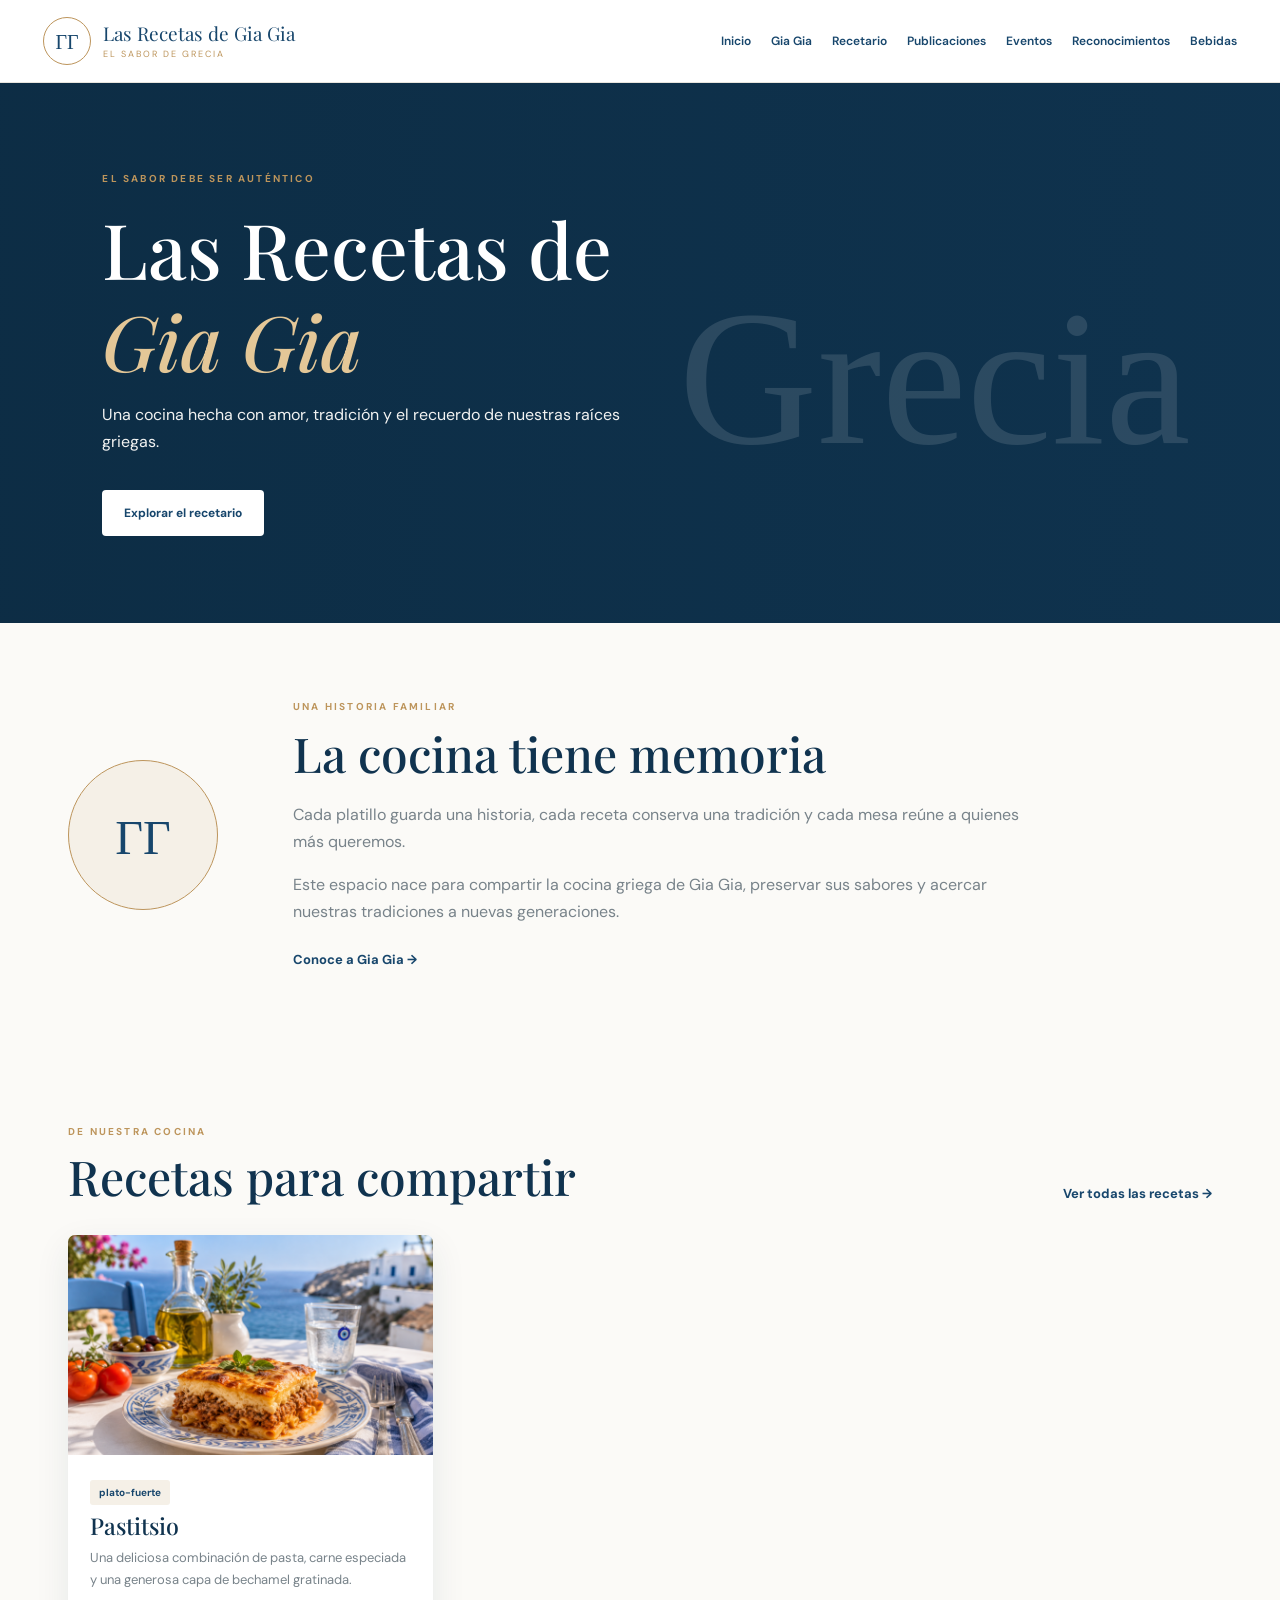
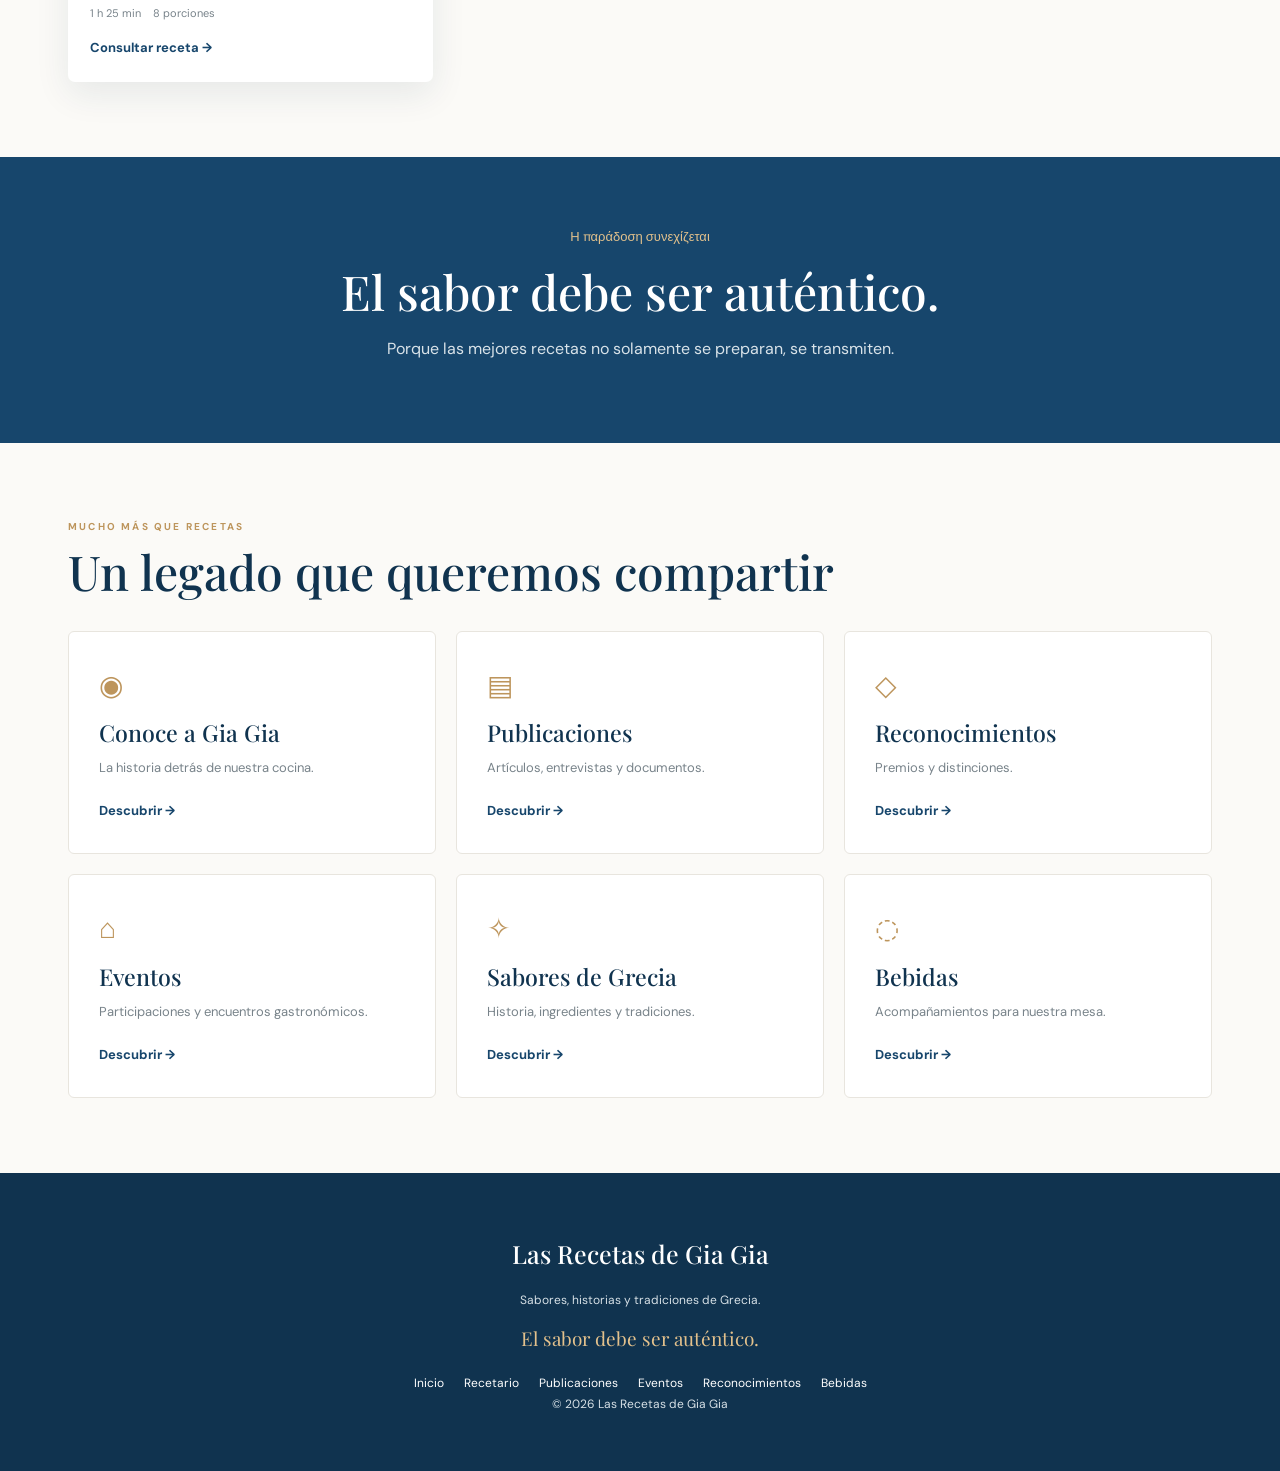
==== index.html @ 603fdbb9 "Update hero section text in index.html" ====
<!DOCTYPE html>
<html lang="es-MX">
<head>
  <meta charset="UTF-8">
  <meta name="viewport" content="width=device-width, initial-scale=1">
  <meta name="description" content="Las Recetas de Gia Gia. Sabores, historias y tradiciones de Grecia.">
  <title>Las Recetas de Gia Gia | El sabor debe ser auténtico</title>
  <link rel="stylesheet" href="css/styles.css">
  <script src="js/app.js" defer></script>
</head>
<body data-page="inicio">
  <header id="site-header"></header>

  <main>
    <section class="hero">
      <div class="hero-content">
        <span class="eyebrow">EL SABOR DEBE SER AUTÉNTICO</span>
        <h1>Las Recetas de<br><em>Gia Gia</em></h1>
        <p>Una cocina hecha con amor, tradición y el recuerdo de nuestras raíces griegas.</p>
        <a href="recetario.html" class="btn btn-light">Explorar el recetario</a>
      </div>
      <div class="hero-decoration">Grecia</div>
    </section>

    <section class="intro section-wrap">
      <div class="intro-mark">ΓΓ</div>
      <div>
        <span class="eyebrow">UNA HISTORIA FAMILIAR</span>
        <h2>La cocina tiene memoria</h2>
        <p>
          Cada platillo guarda una historia, cada receta conserva una tradición
          y cada mesa reúne a quienes más queremos.
        </p>
        <p>
          Este espacio nace para compartir la cocina griega de Gia Gia,
          preservar sus sabores y acercar nuestras tradiciones a nuevas generaciones.
        </p>
        <a href="seccion.html?tipo=gia-gia" class="text-link">Conoce a Gia Gia →</a>
      </div>
    </section>

    <section class="featured section-wrap">
      <div class="section-heading">
        <div>
          <span class="eyebrow">DE NUESTRA COCINA</span>
          <h2>Recetas para compartir</h2>
        </div>
        <a href="recetario.html" class="text-link">Ver todas las recetas →</a>
      </div>
      <div id="featured-recipes" class="recipe-grid"></div>
    </section>

    <section class="quote-band">
      <span>Η παράδοση συνεχίζεται</span>
      <h2>El sabor debe ser auténtico.</h2>
      <p>Porque las mejores recetas no solamente se preparan, se transmiten.</p>
    </section>

    <section class="discover section-wrap">
      <div class="section-heading">
        <div>
          <span class="eyebrow">MUCHO MÁS QUE RECETAS</span>
          <h2>Un legado que queremos compartir</h2>
        </div>
      </div>
      <div id="home-sections" class="editorial-grid"></div>
    </section>
  </main>

  <footer id="site-footer"></footer>
</body>
</html>
---- css/styles.css ----
@import url('https://fonts.googleapis.com/css2?family=DM+Sans:wght@400;500;600;700&family=Playfair+Display:wght@400;500;600;700&display=swap');

:root {
  --blue: #17466c;
  --blue-dark: #10334f;
  --blue-light: #eaf1f5;
  --gold: #bd955c;
  --sand: #f5f0e7;
  --cream: #fbfaf7;
  --olive: #68765b;
  --text: #303b42;
  --muted: #78838a;
  --white: #ffffff;
  --border: #e8e5de;
  --shadow: 0 12px 35px rgba(24, 54, 74, .09);
}

* { box-sizing: border-box; }

html { scroll-behavior: smooth; }

body {
  margin: 0;
  background: var(--cream);
  color: var(--text);
  font-family: 'DM Sans', sans-serif;
  line-height: 1.7;
}

a { color: inherit; text-decoration: none; }

button, input, select, textarea { font: inherit; }

button, .btn { cursor: pointer; }

h1, h2, h3 {
  font-family: 'Playfair Display', Georgia, serif;
  font-weight: 500;
  line-height: 1.2;
  color: var(--blue-dark);
}

h1 { font-size: clamp(2.7rem, 6vw, 5rem); }
h2 { font-size: clamp(2rem, 4vw, 3rem); }
h3 { font-size: 1.45rem; }

p { margin-top: 0; }

img { max-width: 100%; display: block; }

#site-header {
  position: relative;
  z-index: 10;
  background: var(--white);
  border-bottom: 1px solid var(--border);
}

.navbar {
  max-width: 1250px;
  margin: auto;
  min-height: 82px;
  padding: 12px 28px;
  display: flex;
  align-items: center;
  justify-content: space-between;
  gap: 20px;
}

.brand {
  display: flex;
  align-items: center;
  gap: 12px;
}

.brand-symbol {
  width: 48px;
  height: 48px;
  display: grid;
  place-items: center;
  border: 1px solid var(--gold);
  border-radius: 50%;
  color: var(--blue);
  font-family: 'Playfair Display', serif;
  font-size: 20px;
}

.brand-name {
  font-family: 'Playfair Display', serif;
  font-size: 19px;
  line-height: 1.2;
  color: var(--blue);
}

.brand-name small {
  display: block;
  margin-top: 4px;
  font-family: 'DM Sans', sans-serif;
  font-size: 9px;
  letter-spacing: 2px;
  color: var(--gold);
}

.nav-links {
  display: flex;
  align-items: center;
  gap: 20px;
  flex-wrap: wrap;
  font-size: 12px;
  font-weight: 600;
  color: var(--blue);
}

.nav-links a:hover, .text-link:hover { color: var(--gold); }

.hero {
  min-height: 540px;
  padding: 80px 8%;
  display: flex;
  align-items: center;
  position: relative;
  overflow: hidden;
  background:
    linear-gradient(90deg, rgba(12,43,66,.93), rgba(12,43,66,.72)),
    url('../img/recetas/portada-griega.jpg') center/cover,
    var(--blue);
  color: white;
}

.hero-content {
  max-width: 680px;
  position: relative;
  z-index: 1;
}

.hero h1 { color: white; margin: 15px 0; }

.hero h1 em { color: #e4c797; }

.hero p { max-width: 540px; color: #f2f3f2; }

.hero-motto {
  font-family: 'Playfair Display', serif;
  font-size: 1.5rem;
  color: #e4c797 !important;
}

.hero-decoration {
  position: absolute;
  right: 7%;
  bottom: 15%;
  color: rgba(255,255,255,.12);
  font-family: serif;
  font-size: clamp(5rem, 15vw, 12rem);
}

.eyebrow {
  display: block;
  color: var(--gold);
  letter-spacing: 2.2px;
  font-size: 10px;
  font-weight: 700;
}

.btn {
  display: inline-flex;
  align-items: center;
  justify-content: center;
  border: 1px solid transparent;
  border-radius: 4px;
  padding: 12px 21px;
  font-size: 12px;
  font-weight: 700;
  transition: .2s ease;
}

.btn-light { background: white; color: var(--blue); margin-top: 18px; }
.btn-light:hover { background: var(--sand); }

.btn-primary { background: var(--blue); color: white; }
.btn-primary:hover { background: var(--blue-dark); }

.btn-outline { border-color: var(--blue); color: var(--blue); background: white; }
.btn-outline:hover { background: var(--blue-light); }

.section-wrap {
  max-width: 1200px;
  margin: auto;
  padding: 75px 28px;
}

.intro {
  display: grid;
  grid-template-columns: 180px 1fr;
  align-items: center;
  gap: 45px;
}

.intro-mark {
  width: 150px;
  height: 150px;
  border: 1px solid var(--gold);
  border-radius: 50%;
  display: grid;
  place-items: center;
  font-family: 'Playfair Display', serif;
  font-size: 48px;
  color: var(--blue);
  background: var(--sand);
}

.intro h2 { margin: 10px 0 18px; }

.intro p { max-width: 750px; color: var(--muted); }

.text-link {
  display: inline-block;
  color: var(--blue);
  font-size: 13px;
  font-weight: 700;
  margin-top: 8px;
}

.section-heading {
  display: flex;
  align-items: end;
  justify-content: space-between;
  gap: 20px;
  margin-bottom: 30px;
}

.section-heading h2 { margin: 8px 0 0; }

.recipe-grid {
  display: grid;
  grid-template-columns: repeat(3, minmax(0, 1fr));
  gap: 25px;
}

.recipe-card {
  overflow: hidden;
  border-radius: 7px;
  background: white;
  box-shadow: var(--shadow);
  transition: transform .25s;
}

.recipe-card:hover { transform: translateY(-5px); }

.recipe-photo {
  height: 220px;
  display: grid;
  place-items: center;
  position: relative;
  overflow: hidden;
  background: linear-gradient(135deg, #e7e0d1, #cbd9dc);
}

.recipe-photo img {
  width: 100%;
  height: 100%;
  object-fit: cover;
}

.photo-placeholder {
  color: var(--blue);
  font-family: 'Playfair Display', serif;
  font-size: 32px;
}

.recipe-card-body { padding: 22px; }

.recipe-card h3 { margin: 7px 0; }

.recipe-card p {
  font-size: 13px;
  color: var(--muted);
}

.recipe-meta {
  display: flex;
  flex-wrap: wrap;
  gap: 12px;
  color: var(--muted);
  font-size: 11px;
}

.recipe-status {
  display: inline-block;
  padding: 4px 9px;
  background: var(--sand);
  color: var(--blue);
  border-radius: 3px;
  font-size: 10px;
  font-weight: 700;
}

.quote-band {
  text-align: center;
  padding: 65px 20px;
  background: var(--blue);
  color: white;
}

.quote-band span { color: #e2c18c; font-size: 13px; }

.quote-band h2 { color: white; margin: 14px 0; }
.quote-band p { color: #d9e3e9; }

.editorial-grid {
  display: grid;
  grid-template-columns: repeat(3, 1fr);
  gap: 20px;
}

.editorial-card {
  padding: 30px;
  min-height: 190px;
  background: white;
  border: 1px solid var(--border);
  border-radius: 6px;
  transition: .2s;
}

.editorial-card:hover { border-color: var(--gold); transform: translateY(-3px); }

.editorial-icon {
  font-family: serif;
  color: var(--gold);
  font-size: 28px;
}

.editorial-card h3 { margin: 10px 0; }

.editorial-card p { color: var(--muted); font-size: 13px; }

.page-banner {
  text-align: center;
  padding: 65px 20px;
  background: var(--sand);
}

.page-banner h1 { font-size: clamp(2.5rem, 5vw, 4rem); margin: 12px 0; }
.page-banner p { color: var(--muted); }

.catalog-tools {
  display: flex;
  gap: 12px;
  margin-bottom: 25px;
}

.catalog-tools input, .catalog-tools select {
  padding: 13px;
  border: 1px solid var(--border);
  border-radius: 4px;
  background: white;
  color: var(--text);
}

.catalog-tools input { flex: 1; min-width: 0; }

.result-count { color: var(--muted); font-size: 12px; margin-bottom: 20px; }

.recipe-hero {
  background: var(--sand);
  display: grid;
  grid-template-columns: 1.1fr 1fr;
  min-height: 390px;
}

.recipe-hero-photo { min-height: 340px; background: #e6e0d5; }
.recipe-hero-photo img { width: 100%; height: 100%; object-fit: cover; }

.recipe-hero-content {
  padding: 55px clamp(25px, 6vw, 85px);
  align-self: center;
}

.recipe-hero-content h1 { font-size: clamp(2.5rem, 4vw, 4rem); margin: 12px 0; }

.recipe-columns {
  display: grid;
  grid-template-columns: minmax(250px, .8fr) 1.5fr;
  gap: 45px;
  align-items: start;
}

.recipe-panel {
  background: white;
  border: 1px solid var(--border);
  border-radius: 6px;
  padding: 25px;
}

.recipe-panel h2, .recipe-method h2 { font-size: 1.8rem; }

.ingredient-list { padding-left: 20px; }
.ingredient-list li { padding: 7px 0; border-bottom: 1px solid var(--border); }

.method-list { padding-left: 24px; }
.method-list li { padding: 0 0 18px 8px; }

.story-box {
  margin: 35px 0;
  padding: 28px;
  background: var(--sand);
  border-left: 3px solid var(--gold);
}

.tip-box {
  margin: 25px 0;
  padding: 25px;
  background: var(--blue-light);
  border-radius: 5px;
}

.section-card {
  background: white;
  border: 1px solid var(--border);
  padding: 25px;
  margin-bottom: 20px;
  border-radius: 6px;
}

.section-card h2 { font-size: 1.5rem; }

.section-card p { color: var(--muted); }

.section-card a { color: var(--blue); font-weight: 700; }

.drink-grid {
  display: grid;
  grid-template-columns: repeat(3, 1fr);
  gap: 20px;
}

.drink-card {
  padding: 24px;
  background: white;
  border: 1px solid var(--border);
  border-radius: 6px;
}

.empty-state {
  padding: 35px;
  text-align: center;
  color: var(--muted);
  background: white;
  border: 1px dashed var(--border);
}

.admin-area { max-width: 1050px; }

.admin-warning {
  padding: 16px;
  background: #fff4df;
  border-left: 3px solid var(--gold);
  margin: 25px 0;
  font-size: 13px;
}

.admin-actions {
  display: flex;
  flex-wrap: wrap;
  gap: 10px;
  margin: 20px 0;
}

.admin-area label { display: block; font-weight: 700; margin: 15px 0 8px; }

.admin-area textarea {
  width: 100%;
  min-height: 500px;
  padding: 18px;
  border: 1px solid var(--border);
  border-radius: 5px;
  font-family: monospace;
  font-size: 12px;
  line-height: 1.5;
}

.admin-status { padding: 10px 0; font-size: 13px; }
.admin-status.error { color: #b33131; }
.admin-status.success { color: #39744b; }
.help-text { color: var(--muted); font-size: 12px; }

.site-footer {
  background: var(--blue-dark);
  color: white;
  padding: 45px 25px;
  text-align: center;
}

.site-footer h2 { color: white; font-size: 25px; }
.site-footer p { color: #d6e0e6; font-size: 12px; }
.footer-links { display: flex; justify-content: center; flex-wrap: wrap; gap: 20px; font-size: 12px; }
.footer-motto { color: #e3c18c !important; font-family: 'Playfair Display', serif; font-size: 19px !important; }

@media (max-width: 850px) {
  .navbar { align-items: flex-start; flex-direction: column; }
  .nav-links { gap: 12px; }
  .recipe-grid, .editorial-grid { grid-template-columns: repeat(2, 1fr); }
  .drink-grid { grid-template-columns: repeat(2, 1fr); }
  .recipe-hero { grid-template-columns: 1fr; }
  .recipe-hero-photo { min-height: 260px; }
}

@media (max-width: 580px) {
  .section-wrap { padding: 48px 19px; }
  .hero { min-height: 470px; padding: 60px 25px; }
  .intro { grid-template-columns: 1fr; gap: 20px; }
  .intro-mark { width: 90px; height: 90px; font-size: 30px; }
  .recipe-grid, .editorial-grid, .drink-grid { grid-template-columns: 1fr; }
  .section-heading { align-items: flex-start; flex-direction: column; }
  .catalog-tools { flex-direction: column; }
  .recipe-columns { grid-template-columns: 1fr; }
  .nav-links { font-size: 11px; }
}



/* ============================================================
   ADMINISTRACIÓN GIA GIA
   NUEVO PANEL DE GESTIÓN DE RECETAS
   ============================================================ */

.admin-area {
  max-width: 1150px;
}

.admin-heading {
  margin-bottom: 30px;
}

.admin-heading h1 {
  font-size: clamp(2.3rem, 5vw, 3.6rem);
  margin: 12px 0;
}

.admin-heading p {
  max-width: 750px;
  color: var(--muted);
}

/* BARRA DE HERRAMIENTAS */

.admin-toolbar {
  display: flex;
  align-items: center;
  justify-content: space-between;
  flex-wrap: wrap;
  gap: 15px;
  padding: 20px;
  background: white;
  border: 1px solid var(--border);
  border-radius: 7px;
}

.admin-toolbar-group {
  display: flex;
  align-items: center;
  flex-wrap: wrap;
  gap: 10px;
}

.admin-toolbar .btn {
  min-height: 42px;
}

/* MENSAJES */

.admin-status {
  min-height: 25px;
  margin: 12px 0;
  font-size: 13px;
  font-weight: 600;
}

.admin-status.error {
  color: #b33131;
}

.admin-status.success {
  color: #39744b;
}

/* ADVERTENCIAS */

.admin-warning {
  padding: 17px 20px;
  background: #fff4df;
  border-left: 3px solid var(--gold);
  margin: 22px 0;
  border-radius: 3px;
  font-size: 13px;
  line-height: 1.6;
}

/* ESTADÍSTICAS */

.admin-statistics {
  display: grid;
  grid-template-columns: repeat(4, minmax(0, 1fr));
  gap: 15px;
  margin: 30px 0 45px;
}

.admin-stat {
  padding: 22px;
  text-align: center;
  background: white;
  border: 1px solid var(--border);
  border-radius: 7px;
  box-shadow: 0 5px 18px rgba(24, 54, 74, .04);
}

.admin-stat span {
  display: block;
  color: var(--blue);
  font-family: 'Playfair Display', serif;
  font-size: 38px;
  line-height: 1.2;
}

.admin-stat small {
  display: block;
  margin-top: 8px;
  color: var(--muted);
  font-size: 11px;
  font-weight: 700;
  text-transform: uppercase;
  letter-spacing: 1px;
}

/* SECCIONES ADMINISTRATIVAS */

.admin-section {
  margin: 35px 0;
  padding: 28px;
  background: white;
  border: 1px solid var(--border);
  border-radius: 7px;
  box-shadow: 0 8px 25px rgba(24, 54, 74, .04);
}

.admin-section-heading {
  display: flex;
  align-items: center;
  justify-content: space-between;
  flex-wrap: wrap;
  gap: 15px;
  margin-bottom: 25px;
}

.admin-section-heading h2 {
  font-size: 2rem;
  margin: 7px 0 0;
}

.admin-mode {
  padding: 7px 12px;
  background: var(--sand);
  color: var(--blue);
  border-radius: 3px;
  font-size: 11px;
  font-weight: 700;
}

/* FILTROS */

.admin-catalog-tools {
  display: grid;
  grid-template-columns: 1.5fr 1fr 1fr;
  gap: 12px;
  margin-bottom: 20px;
}

.admin-catalog-tools input,
.admin-catalog-tools select {
  width: 100%;
  min-width: 0;
  padding: 12px 14px;
  background: var(--cream);
  border: 1px solid var(--border);
  border-radius: 4px;
  color: var(--text);
  font-size: 13px;
}

.admin-catalog-tools input:focus,
.admin-catalog-tools select:focus {
  outline: 2px solid rgba(23, 70, 108, .15);
  border-color: var(--blue);
}

/* LISTA DE RECETAS */

.admin-recipe-list {
  display: grid;
  gap: 12px;
}

.admin-recipe-item {
  display: flex;
  align-items: center;
  justify-content: space-between;
  gap: 20px;
  padding: 17px;
  background: var(--cream);
  border: 1px solid var(--border);
  border-radius: 5px;
}

.admin-recipe-info {
  display: flex;
  flex-direction: column;
  gap: 4px;
  min-width: 0;
}

.admin-recipe-info strong {
  color: var(--blue-dark);
  font-family: 'Playfair Display', serif;
  font-size: 18px;
}

.admin-recipe-info small {
  color: var(--muted);
  font-size: 11px;
}

.admin-recipe-actions {
  display: flex;
  flex-wrap: wrap;
  gap: 7px;
}

.admin-recipe-actions .btn {
  padding: 8px 12px;
  font-size: 10px;
}

/* ESTADOS EDITORIALES */

.admin-status-label {
  display: inline-block;
  width: fit-content;
  margin-top: 5px;
  padding: 4px 9px;
  border-radius: 3px;
  font-size: 9px;
  font-weight: 700;
  letter-spacing: 1px;
}

.status-borrador {
  background: #f1eadc;
  color: #84652f;
}

.status-publicada {
  background: #e4efe5;
  color: #39744b;
}

.status-pausada {
  background: #f4e5e3;
  color: #a3473e;
}

/* FORMULARIO */

.admin-editor-section {
  scroll-margin-top: 25px;
}

.admin-fieldset {
  margin: 0 0 25px;
  padding: 22px;
  border: 1px solid var(--border);
  border-radius: 5px;
  min-width: 0;
}

.admin-fieldset legend {
  padding: 0 10px;
  color: var(--blue);
  font-family: 'Playfair Display', serif;
  font-size: 19px;
  font-weight: 600;
}

.admin-form-grid {
  display: grid;
  grid-template-columns: repeat(2, minmax(0, 1fr));
  gap: 15px;
}

.admin-field {
  min-width: 0;
  margin-bottom: 17px;
}

.admin-field label {
  display: block;
  margin: 0 0 7px;
  color: var(--blue-dark);
  font-size: 12px;
  font-weight: 700;
}

.admin-field input,
.admin-field select,
.admin-field textarea {
  width: 100%;
  min-width: 0;
  min-height: 43px;
  padding: 11px 13px;
  border: 1px solid var(--border);
  border-radius: 4px;
  background: var(--cream);
  color: var(--text);
  font-size: 13px;
}

.admin-field textarea {
  min-height: 95px;
  resize: vertical;
  font-family: 'DM Sans', sans-serif;
  line-height: 1.6;
}

.admin-field input:focus,
.admin-field select:focus,
.admin-field textarea:focus {
  outline: 2px solid rgba(23, 70, 108, .15);
  border-color: var(--blue);
}

.admin-field small {
  display: block;
  margin-top: 5px;
  color: var(--muted);
  font-size: 10px;
}

/* FILAS DINÁMICAS */

.admin-dynamic-row {
  display: grid;
  gap: 10px;
  align-items: start;
  margin: 12px 0;
  padding: 12px;
  background: var(--cream);
  border: 1px solid var(--border);
  border-radius: 5px;
}

.ingredient-row {
  grid-template-columns: .8fr 1.5fr 1fr 35px;
}

.step-row {
  grid-template-columns: 1fr 35px;
}

.admin-dynamic-row input,
.admin-dynamic-row textarea {
  width: 100%;
  min-width: 0;
  padding: 10px;
  border: 1px solid var(--border);
  border-radius: 4px;
  background: white;
  font-size: 12px;
}

.admin-dynamic-row textarea {
  min-height: 65px;
  resize: vertical;
}

.btn-remove-row {
  width: 32px;
  height: 32px;
  border: 1px solid #d9b8b3;
  border-radius: 4px;
  background: white;
  color: #a3473e;
  font-size: 20px;
  line-height: 1;
  cursor: pointer;
}

.btn-remove-row:hover {
  background: #f8e9e7;
}

/* BEBIDAS */

.admin-check-list {
  display: grid;
  grid-template-columns: repeat(2, minmax(0, 1fr));
  gap: 10px;
  padding: 15px;
  background: var(--cream);
  border: 1px solid var(--border);
  border-radius: 5px;
}

.admin-check-item {
  display: flex !important;
  align-items: center;
  gap: 9px;
  margin: 0 !important;
  padding: 7px;
  color: var(--text);
  font-size: 12px;
  font-weight: 500 !important;
  cursor: pointer;
}

.admin-check-item input {
  width: 16px;
  height: 16px;
  accent-color: var(--blue);
}

/* BOTONES DE FORMULARIO */

.admin-form-actions {
  display: flex;
  flex-wrap: wrap;
  gap: 12px;
  padding-top: 10px;
}

/* MENSAJES VACÍOS */

.admin-section .empty-state {
  padding: 25px;
  background: var(--cream);
}

/* AJUSTES DE LA PÁGINA DE RECETAS */

.recipe-card > a {
  display: block;
  height: 100%;
}

.recipe-card .text-link {
  margin-top: 14px;
}

.recipe-card-body {
  min-height: 210px;
}

.recipe-hero-content .btn {
  margin-top: 22px;
}

.recipe-hero-content .recipe-meta {
  margin-top: 20px;
}

.drink-card {
  scroll-margin-top: 25px;
}


/* ==========================================================
   IMPRESIÓN DE RECETAS - LAS RECETAS DE GIA GIA
   ========================================================== */

@media print {

  @page {
    size: A4;
    margin: 15mm;
  }

  body {
    background: white !important;
    color: black !important;
    font-size: 10pt;
  }

  /* Ocultar navegación y elementos innecesarios */

  #site-header,
  #site-footer,
  .btn,
  .text-link,
  .admin-area {
    display: none !important;
  }

  /* Contenedor general */

  #recipe-detail {
    margin: 0 !important;
    padding: 0 !important;
    max-width: 100% !important;
  }

  /* Encabezado: fotografía y descripción */

  .recipe-hero {
    display: grid !important;
    grid-template-columns: 190px 1fr;
    align-items: center;
    gap: 20px;
    background: white !important;
    margin: 0 0 20px !important;
    padding: 0 0 15px !important;
    border-bottom: 1px solid #ccc;
    break-inside: avoid;
  }

  .recipe-hero-photo {
    width: 190px !important;
    height: 145px !important;
    max-height: 145px !important;
    overflow: hidden;
  }

  .recipe-hero-photo img {
    width: 100%;
    height: 100%;
    object-fit: contain;
    background: white;
  }

  .recipe-hero-content h1 {
    font-size: 21pt;
    margin: 5px 0;
  }

  .recipe-hero-content p {
    font-size: 10pt;
    line-height: 1.4;
  }

  .recipe-meta {
    font-size: 9pt;
  }

  /* Ocultar historia y fuente, pero conservar consejo y bebidas */

.story-box {
  display: none !important;
}


/* ==========================================================
   SUGERENCIAS DE GIA GIA Y ACOMPAÑAMIENTOS
   ========================================================== */

/* Recuadro común con borde dorado */

.tip-box,
.section-wrap > section.section-wrap {
  display: block !important;
  background: white !important;
  border: 1px solid #b89a55 !important;
  border-radius: 6px !important;
  padding: 12px 15px !important;
  margin: 14px 0 0 !important;
  box-shadow: none !important;
  break-inside: avoid;
}

/* Eliminar el título secundario del consejo */

.tip-box h3 {
  display: none !important;
}

/* Unificar los títulos de ambas sugerencias */

.tip-box .eyebrow,
.section-wrap > section.section-wrap > .eyebrow {
  display: block;
  font-size: 8pt !important;
  font-family: inherit !important;
  font-weight: 600 !important;
  color: #777 !important;
  letter-spacing: 1px;
  margin: 0 0 6px !important;
}

/* Texto del consejo */

.tip-box p {
  font-size: 9pt !important;
  line-height: 1.45;
  margin: 0 !important;
}

/* Eliminar la nota de validación familiar */

.tip-box p + p {
  display: none !important;
}

/* Título de acompañamientos */

.section-wrap > section.section-wrap > h2 {
  font-size: 12pt !important;
  margin: 0 0 6px !important;
  color: #777 !important;
}

/* Descripción del acompañamiento */

.section-wrap > section.section-wrap > p {
  font-size: 9pt !important;
  margin: 4px 0 !important;
}

/* Bebidas en formato compacto */

.drink-grid {
  display: block !important;
  margin: 5px 0 0 !important;
}

.drink-card {
  display: inline !important;
  background: transparent !important;
  border: none !important;
  box-shadow: none !important;
  padding: 0 !important;
  margin: 0 !important;
}

.drink-card h3 {
  display: inline !important;
  font-size: 9pt !important;
  font-weight: normal !important;
  margin: 0 !important;
}

.drink-card:not(:last-child) h3::after {
  content: "  ·  ";
  color: #888;
}

.drink-card a,
.section-wrap > section.section-wrap > p a {
  display: none !important;
}

  /* Ingredientes y preparación */

  .recipe-columns {
    display: grid !important;
    grid-template-columns: 34% 66%;
    gap: 20px;
    margin: 0 !important;
    padding: 0 !important;
  }

  .recipe-panel,
  .recipe-method {
    background: white !important;
    box-shadow: none !important;
    border: none !important;
    padding: 0 !important;
  }

  .recipe-panel h2,
  .recipe-method h2 {
    font-size: 14pt;
    margin-bottom: 10px;
    border-bottom: 1px solid #ccc;
    padding-bottom: 5px;
  }

  .recipe-panel p,
  .ingredient-list li,
  .method-list li {
    font-size: 10pt;
    line-height: 1.5;
  }

  .ingredient-list li,
  .method-list li {
    margin-bottom: 7px;
    break-inside: avoid;
  }

  .recipe-panel,
  .recipe-method {
    break-inside: auto;
  }

}

/* RESPONSIVE ADMINISTRACIÓN */

@media (max-width: 850px) {

  .admin-statistics {
    grid-template-columns: repeat(2, minmax(0, 1fr));
  }

  .admin-catalog-tools {
    grid-template-columns: 1fr 1fr;
  }

  .admin-catalog-tools input {
    grid-column: 1 / -1;
  }

  .admin-recipe-item {
    align-items: flex-start;
    flex-direction: column;
  }

}

@media (max-width: 580px) {

  .admin-section {
    padding: 18px;
  }

  .admin-toolbar {
    align-items: stretch;
    flex-direction: column;
  }

  .admin-toolbar-group {
    display: grid;
    grid-template-columns: 1fr;
  }

  .admin-toolbar-group .btn {
    width: 100%;
  }

  .admin-statistics {
    gap: 9px;
  }

  .admin-stat {
    padding: 15px 8px;
  }

  .admin-stat span {
    font-size: 30px;
  }

  .admin-catalog-tools,
  .admin-form-grid,
  .admin-check-list {
    grid-template-columns: 1fr;
  }

  .admin-catalog-tools input {
    grid-column: auto;
  }

  .ingredient-row {
    grid-template-columns: 1fr 1fr;
  }

  .ingredient-row .btn-remove-row {
    grid-column: 2;
    justify-self: end;
  }

  .admin-recipe-actions {
    width: 100%;
  }

  .admin-recipe-actions .btn {
    flex: 1;
  }

  .admin-form-actions {
    flex-direction: column;
  }

  .admin-form-actions .btn {
    width: 100%;
  }

}
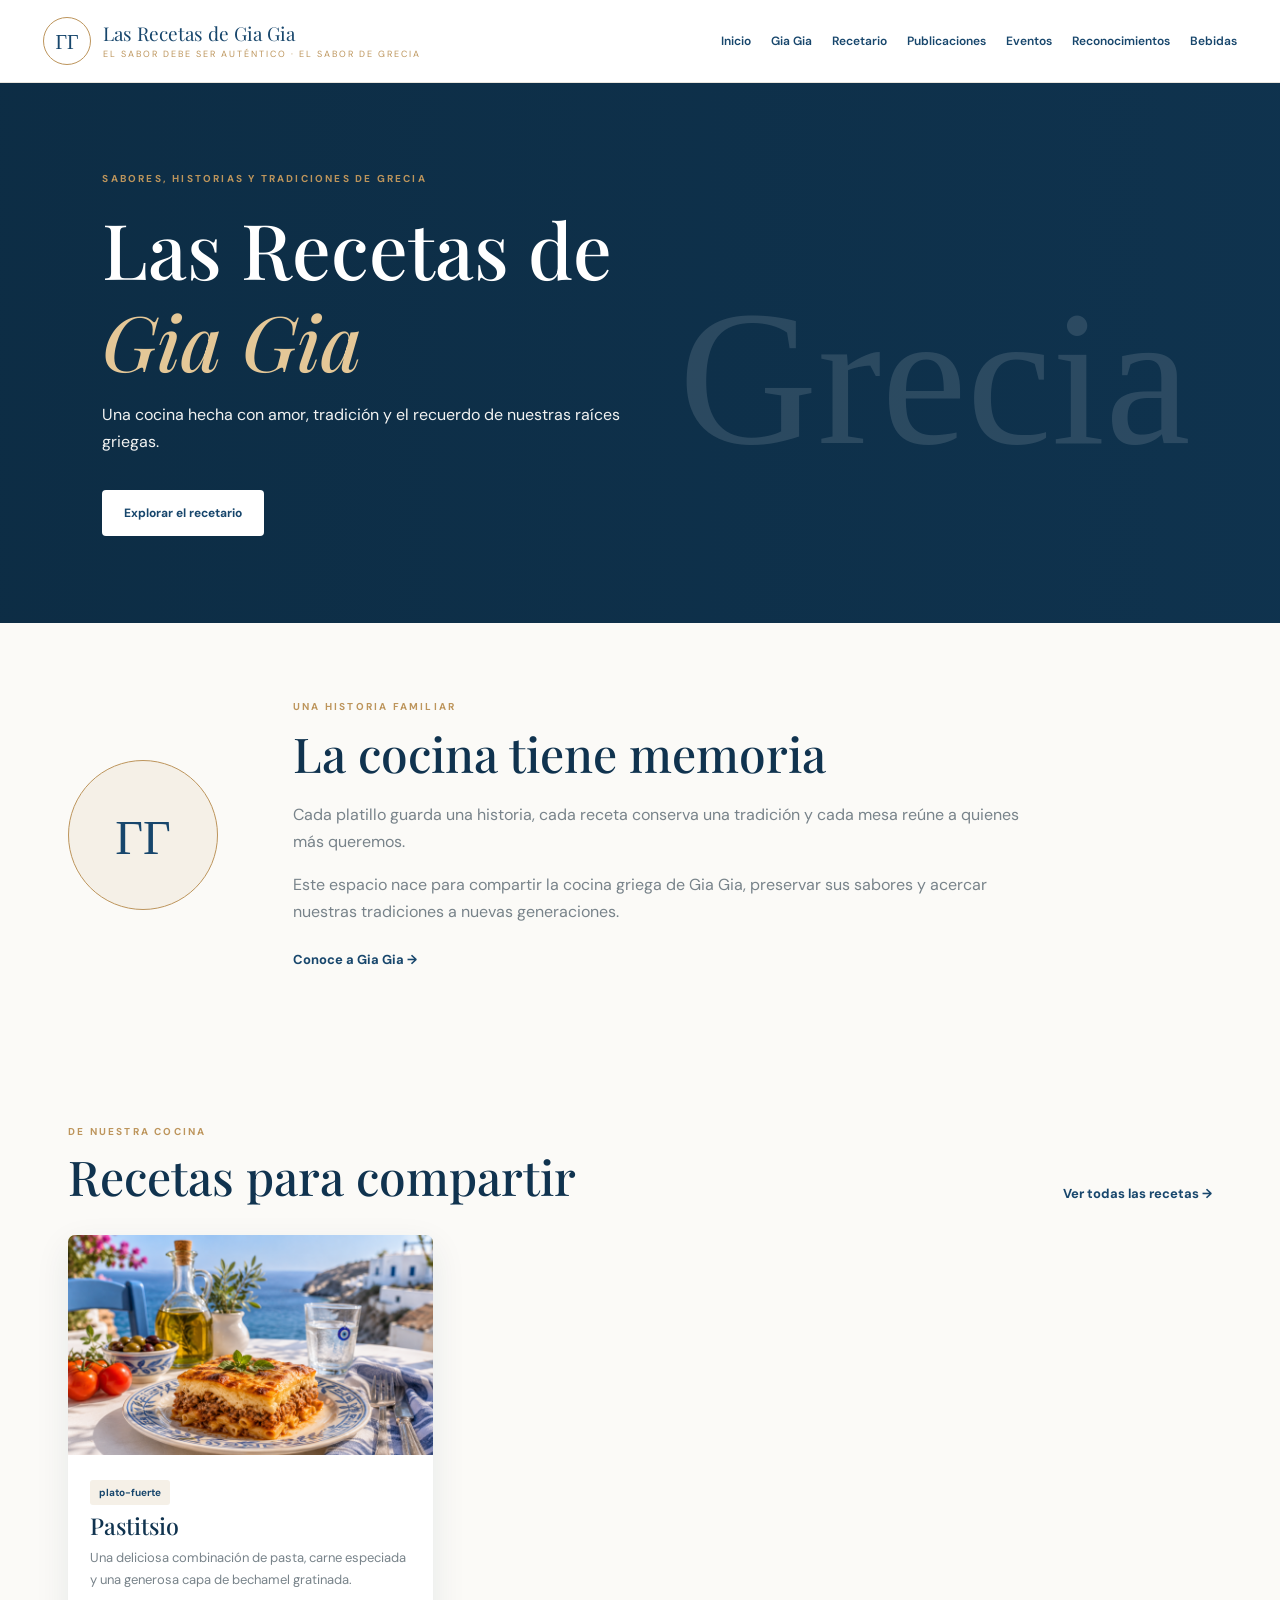
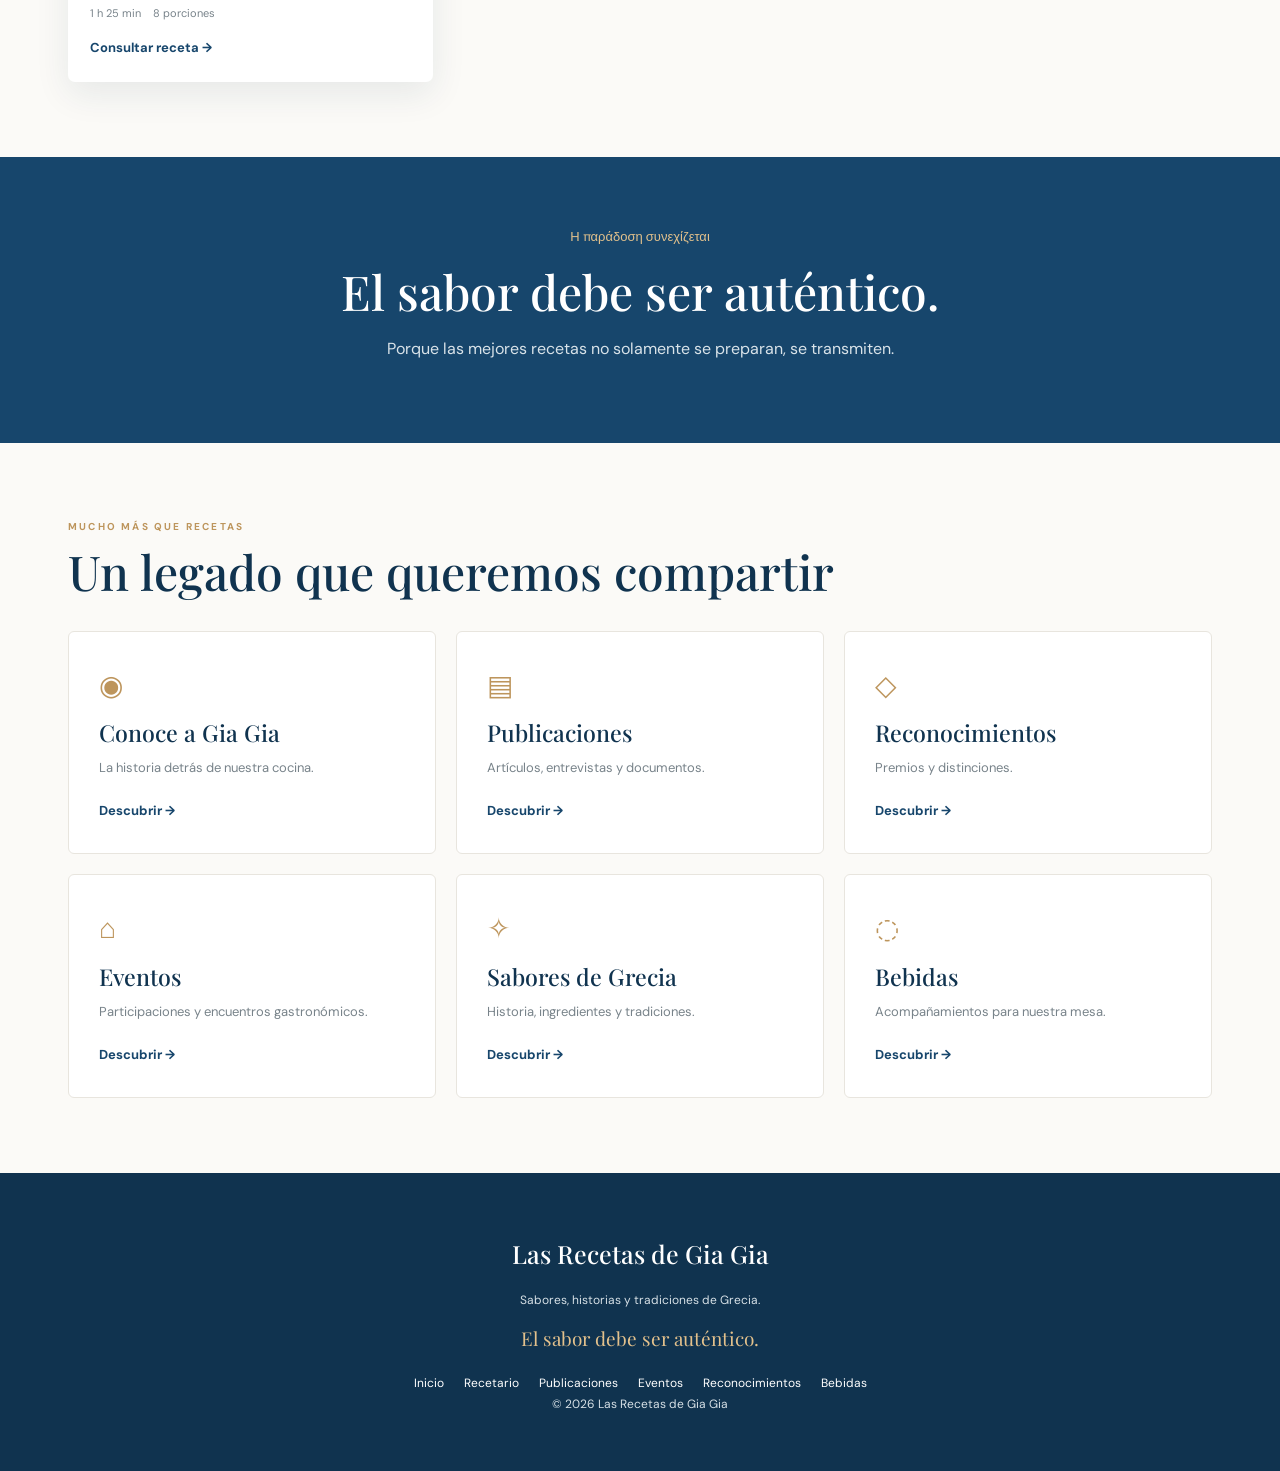
==== commit 143dddc1: "Update eyebrow text in hero section" ====
--- a/index.html
+++ b/index.html
@@ -15,7 +15,7 @@
   <main>
     <section class="hero">
       <div class="hero-content">
-        <span class="eyebrow">EL SABOR DEBE SER AUTÉNTICO</span>
+        <span class="eyebrow">SABORES, HISTORIAS Y TRADICIONES DE GRECIA</span>
         <h1>Las Recetas de<br><em>Gia Gia</em></h1>
         <p>Una cocina hecha con amor, tradición y el recuerdo de nuestras raíces griegas.</p>
         <a href="recetario.html" class="btn btn-light">Explorar el recetario</a>
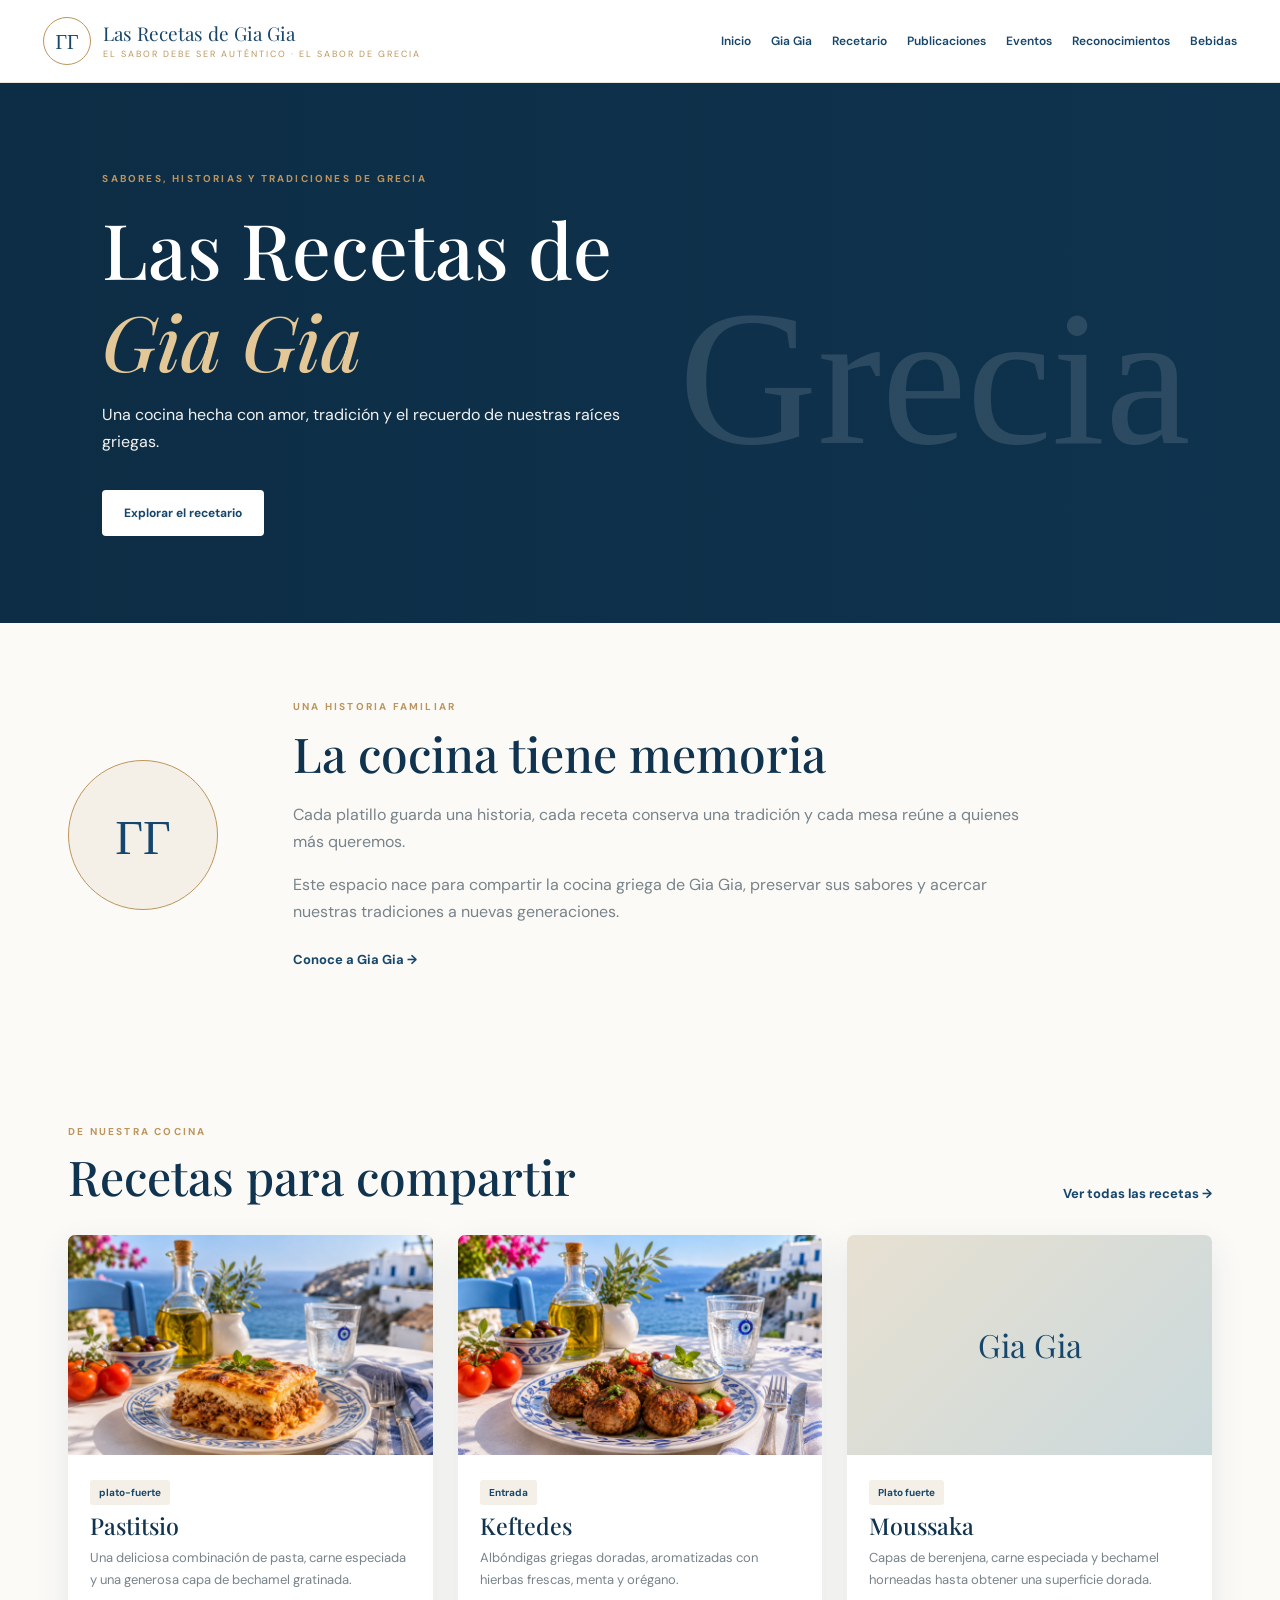
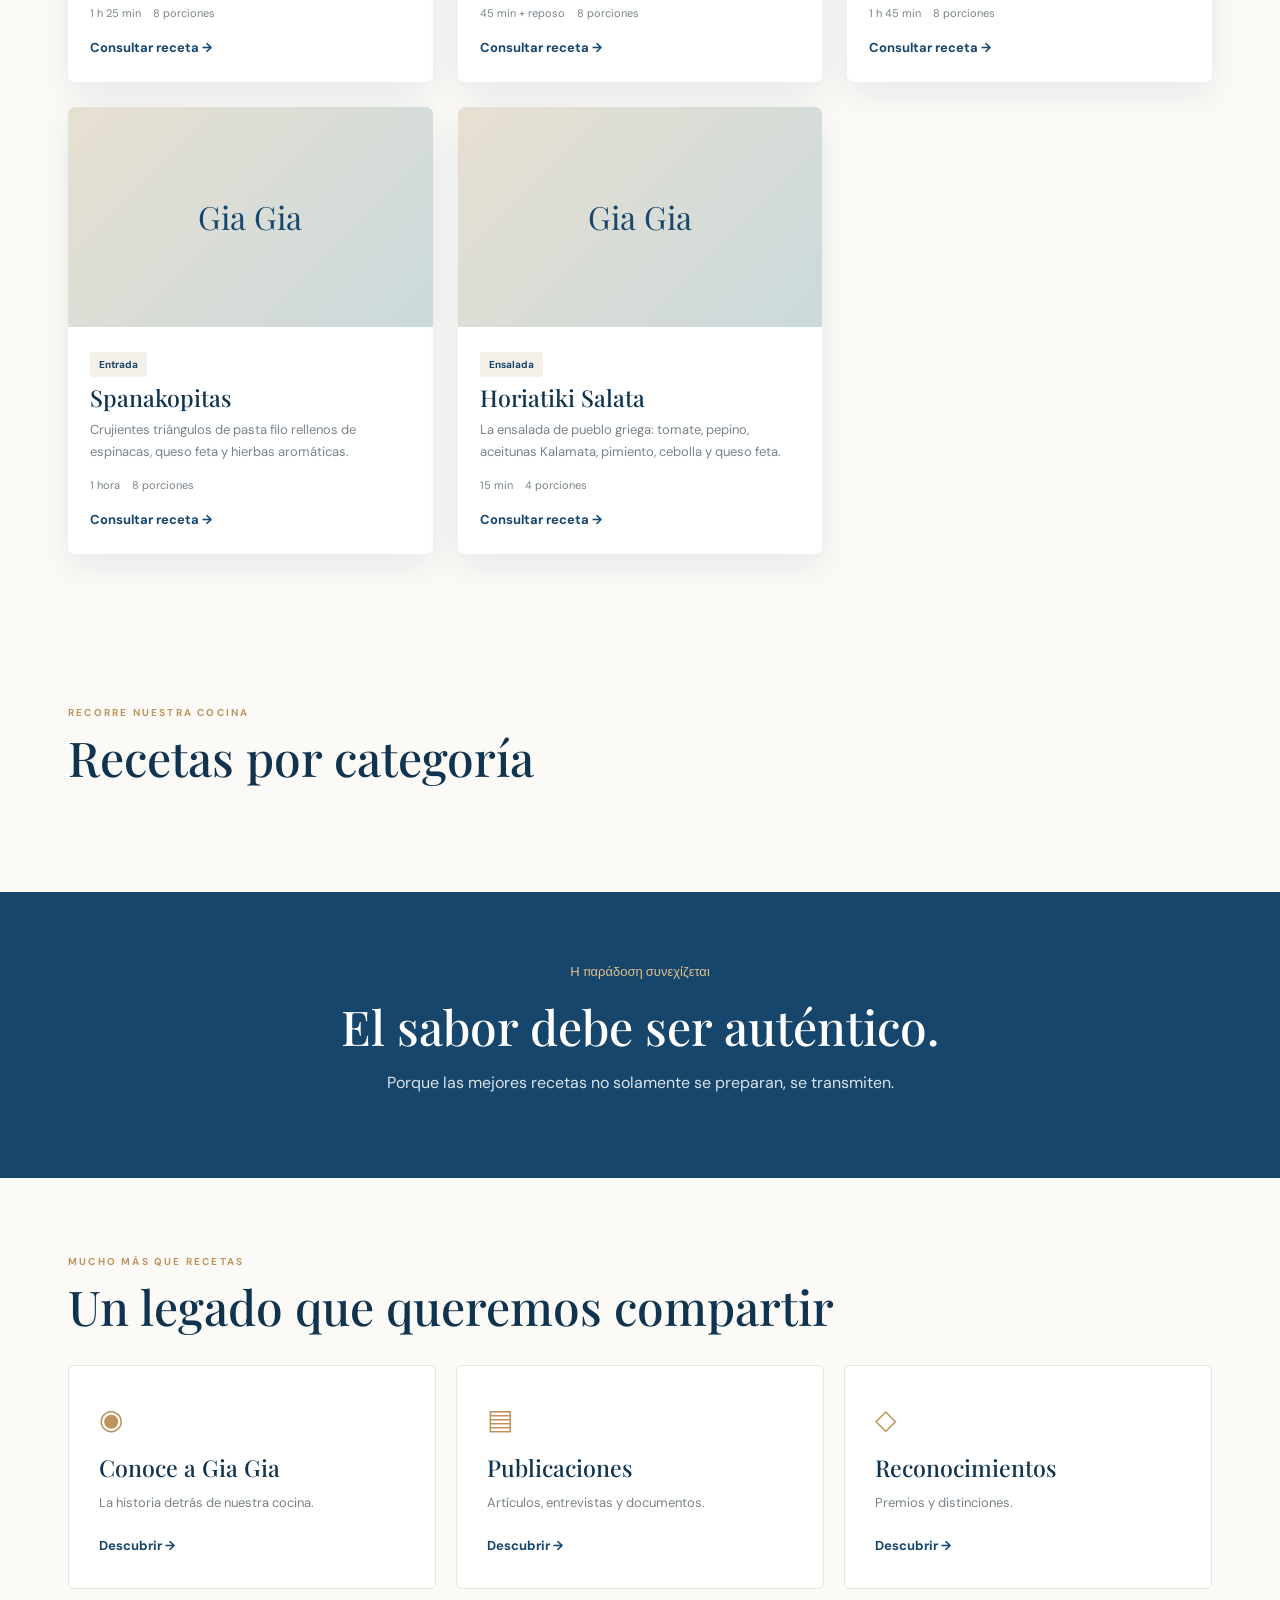
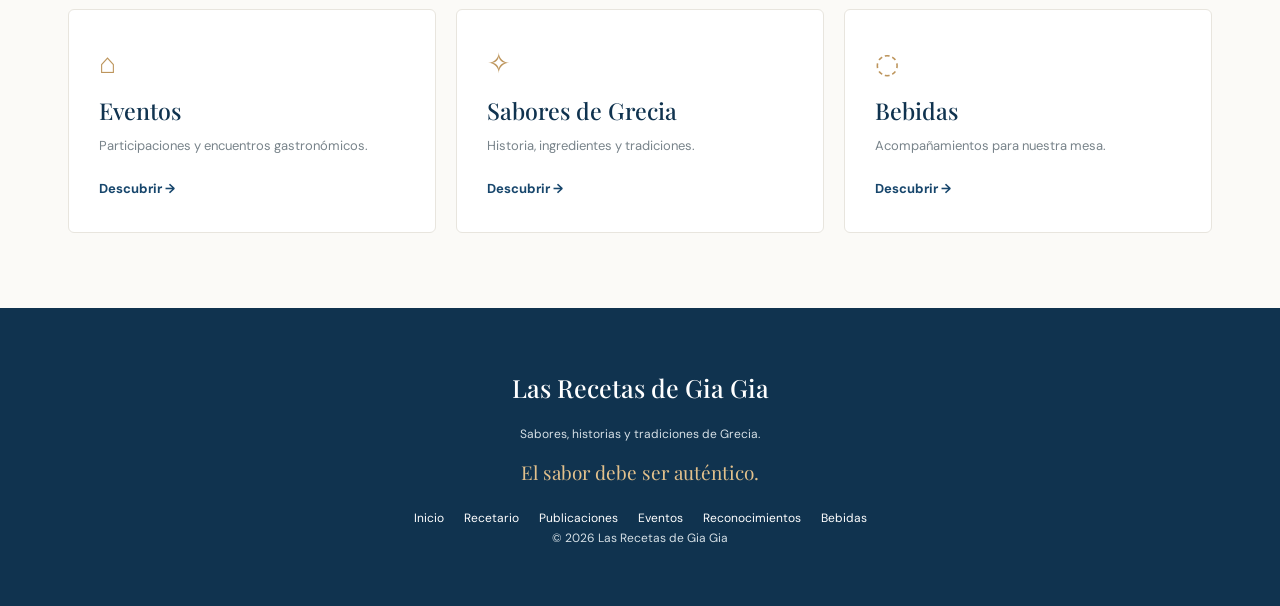
==== commit 21c81eea: "Add categorized recipes section and update script tag Added a new section for categorized recipes an" ====
--- a/index.html
+++ b/index.html
@@ -7,7 +7,7 @@
   <meta name="description" content="Las Recetas de Gia Gia. Sabores, historias y tradiciones de Grecia.">
   <title>Las Recetas de Gia Gia | El sabor debe ser auténtico</title>
   <link rel="stylesheet" href="css/styles.css">
-  <script src="js/app.js" defer></script>
+  <script src="js/app.js?v=20261105-3" defer></script>
 </head>
 <body data-page="inicio">
   <header id="site-header"></header>
@@ -51,6 +51,21 @@
       <div id="featured-recipes" class="recipe-grid"></div>
     </section>
 
+    <!-- RECETAS ORGANIZADAS POR CATEGORÍA -->
+
+    <section class="category-recipes section-wrap">
+
+      <div class="section-heading">
+        <div>
+          <span class="eyebrow">RECORRE NUESTRA COCINA</span>
+          <h2>Recetas por categoría</h2>
+        </div>
+      </div>
+
+      <div id="home-category-recipes"></div>
+
+    </section>
+
     <section class="quote-band">
       <span>Η παράδοση συνεχίζεται</span>
       <h2>El sabor debe ser auténtico.</h2>
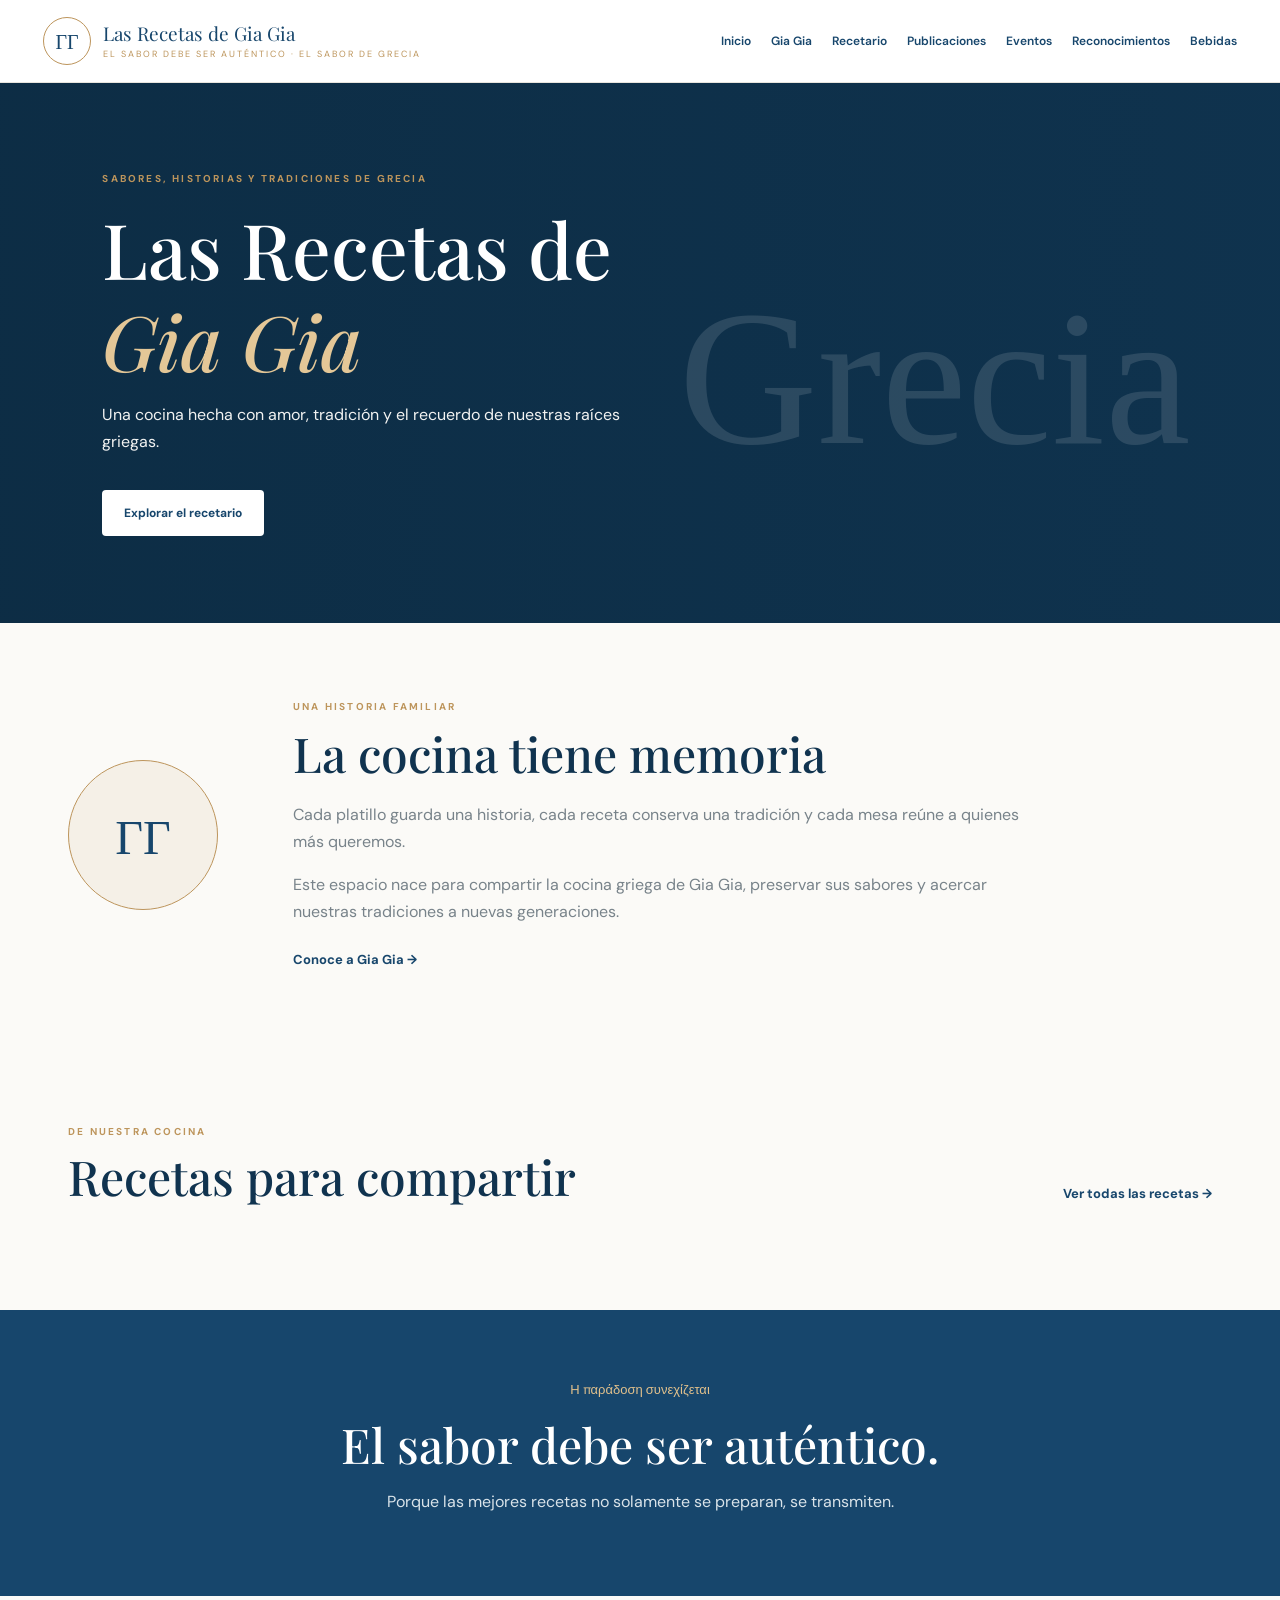
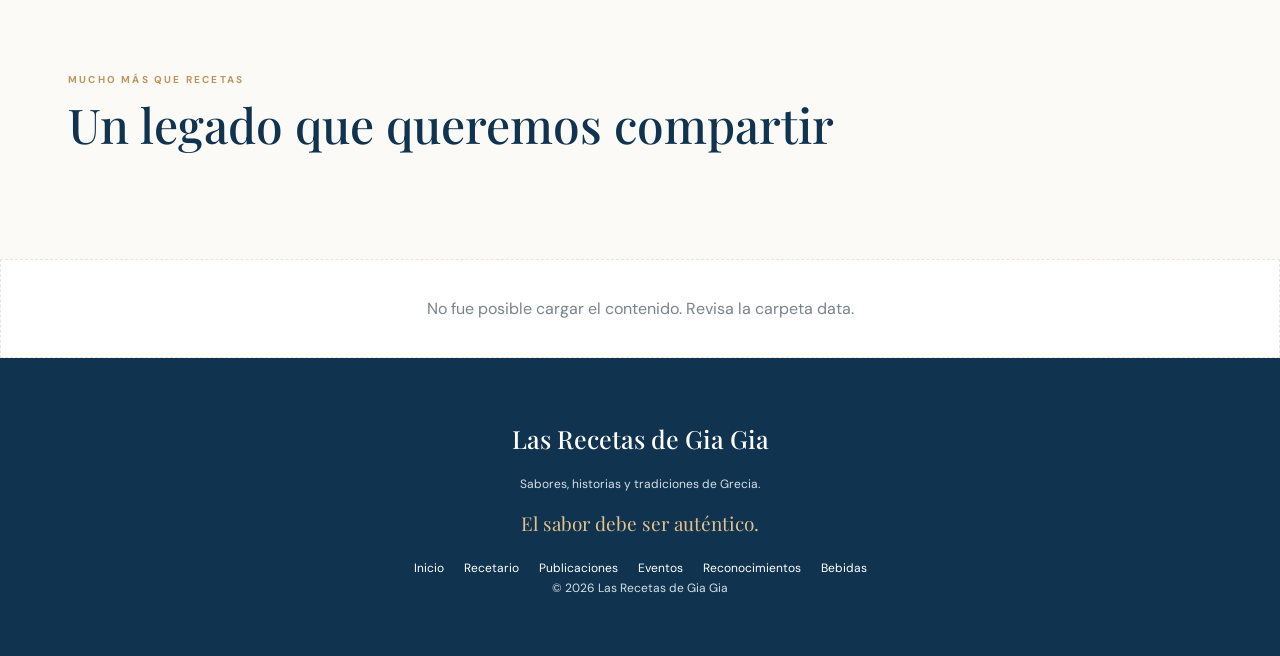
==== commit b8037eea: "Update app.js version and remove category section Updated the version of the app.js script and remov" ====
--- a/index.html
+++ b/index.html
@@ -7,7 +7,7 @@
   <meta name="description" content="Las Recetas de Gia Gia. Sabores, historias y tradiciones de Grecia.">
   <title>Las Recetas de Gia Gia | El sabor debe ser auténtico</title>
   <link rel="stylesheet" href="css/styles.css">
-  <script src="js/app.js?v=20261105-3" defer></script>
+  <script src="js/app.js?v=20261105-4" defer></script>
 </head>
 <body data-page="inicio">
   <header id="site-header"></header>
@@ -48,22 +48,8 @@
         </div>
         <a href="recetario.html" class="text-link">Ver todas las recetas →</a>
       </div>
-      <div id="featured-recipes" class="recipe-grid"></div>
-    </section>
-
-    <!-- RECETAS ORGANIZADAS POR CATEGORÍA -->
-
-    <section class="category-recipes section-wrap">
-
-      <div class="section-heading">
-        <div>
-          <span class="eyebrow">RECORRE NUESTRA COCINA</span>
-          <h2>Recetas por categoría</h2>
-        </div>
-      </div>
 
       <div id="home-category-recipes"></div>
-
     </section>
 
     <section class="quote-band">
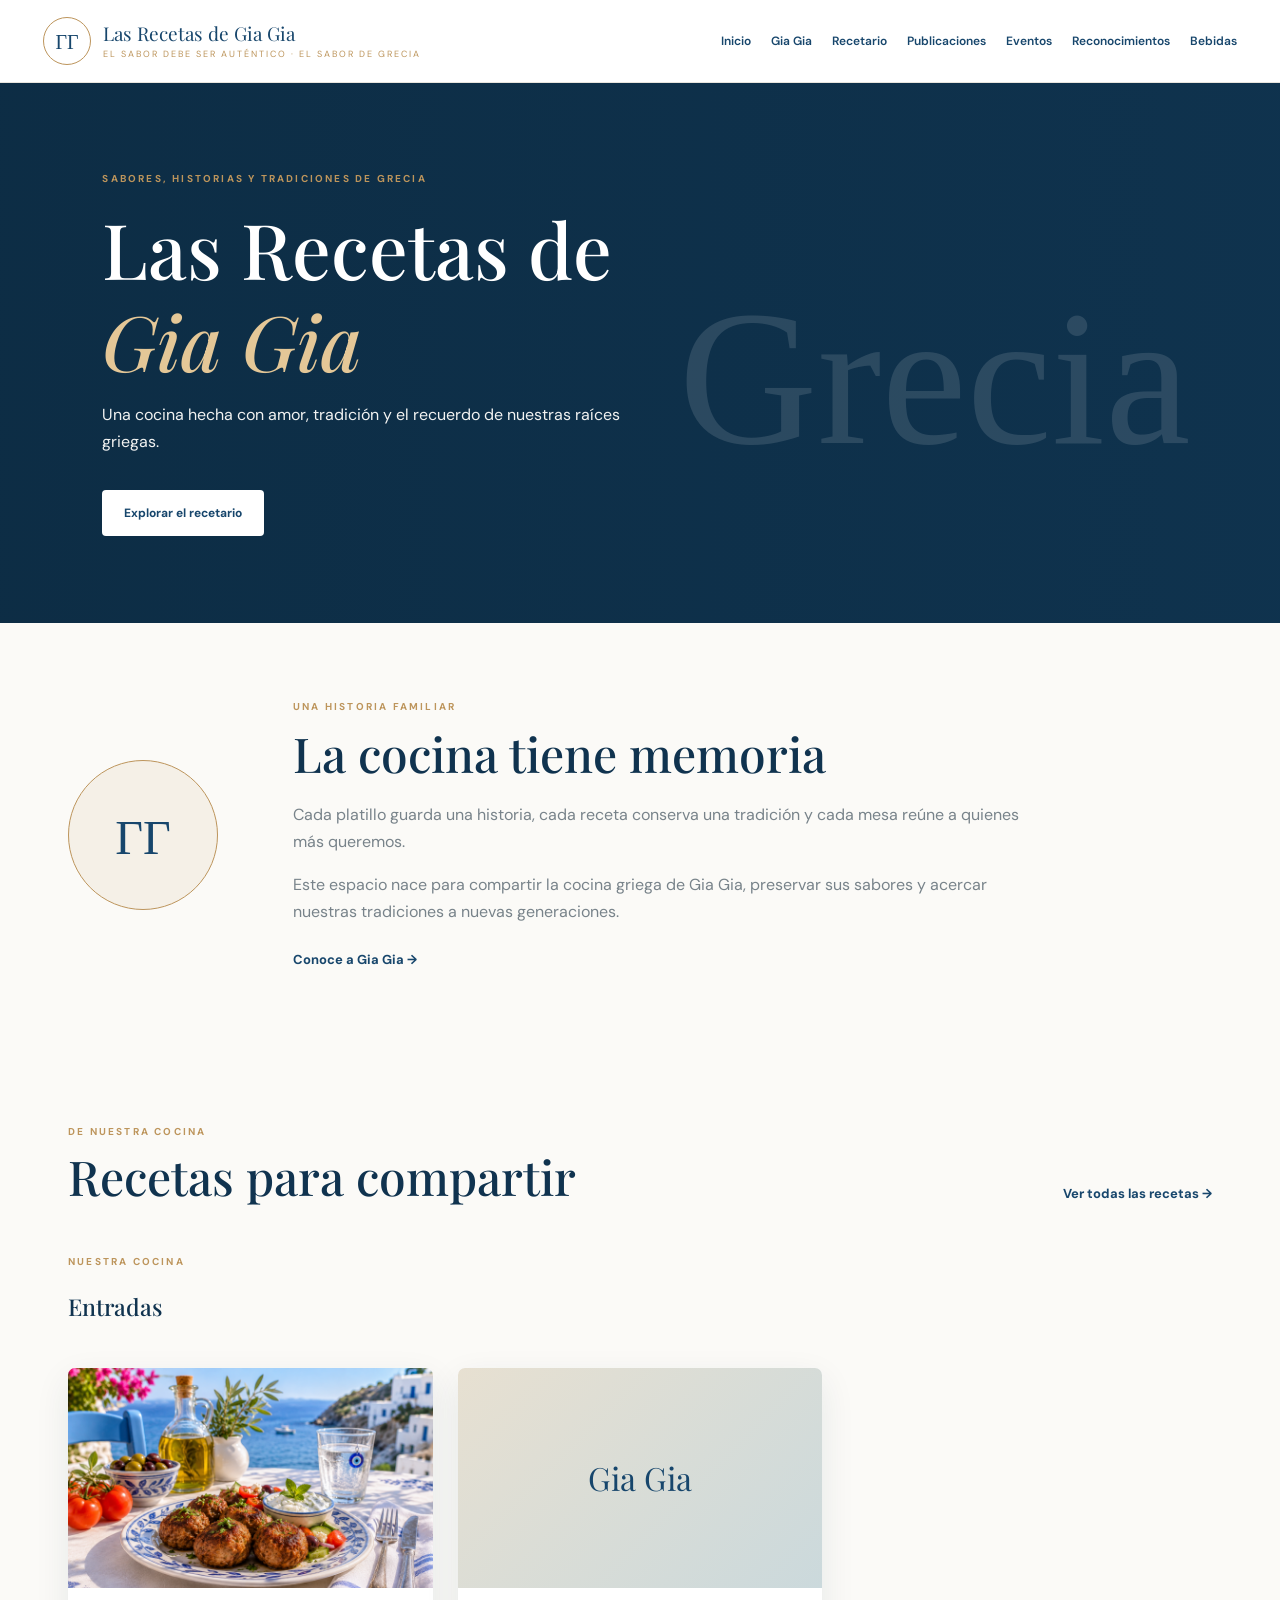
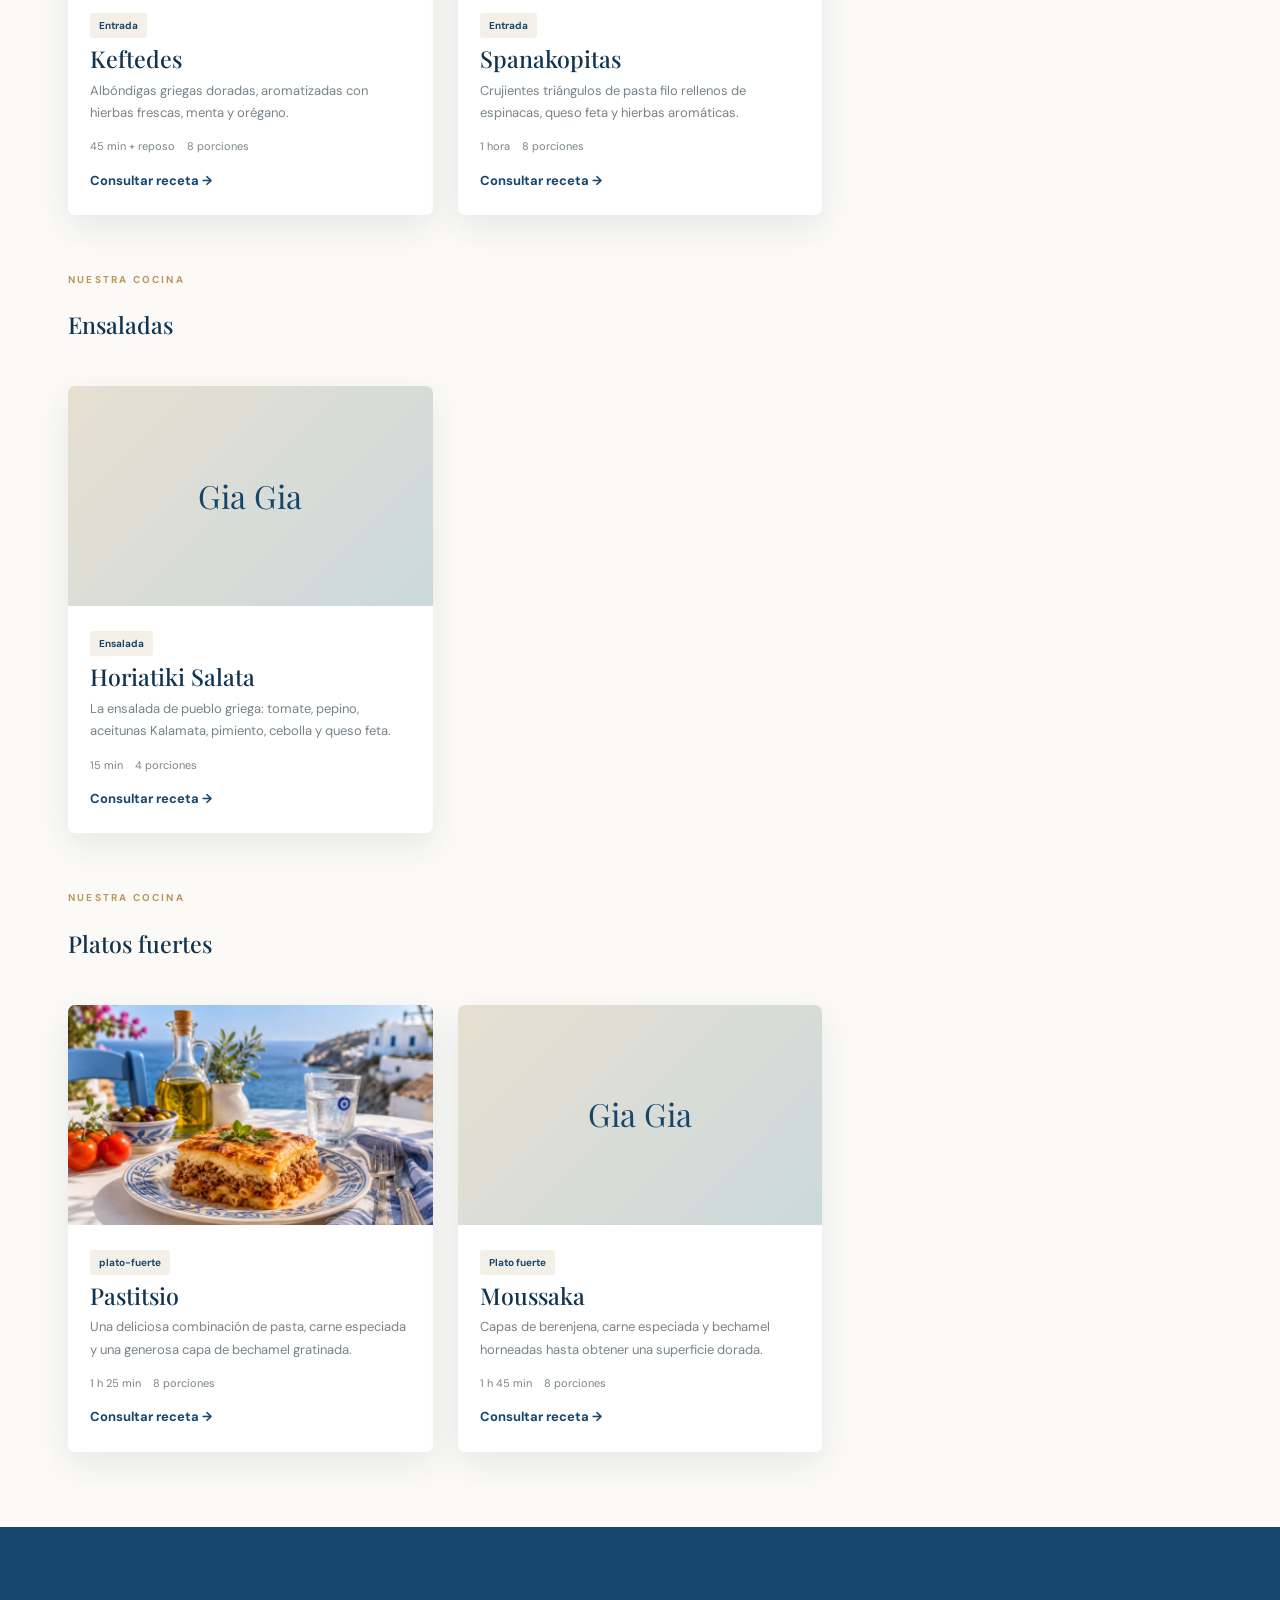
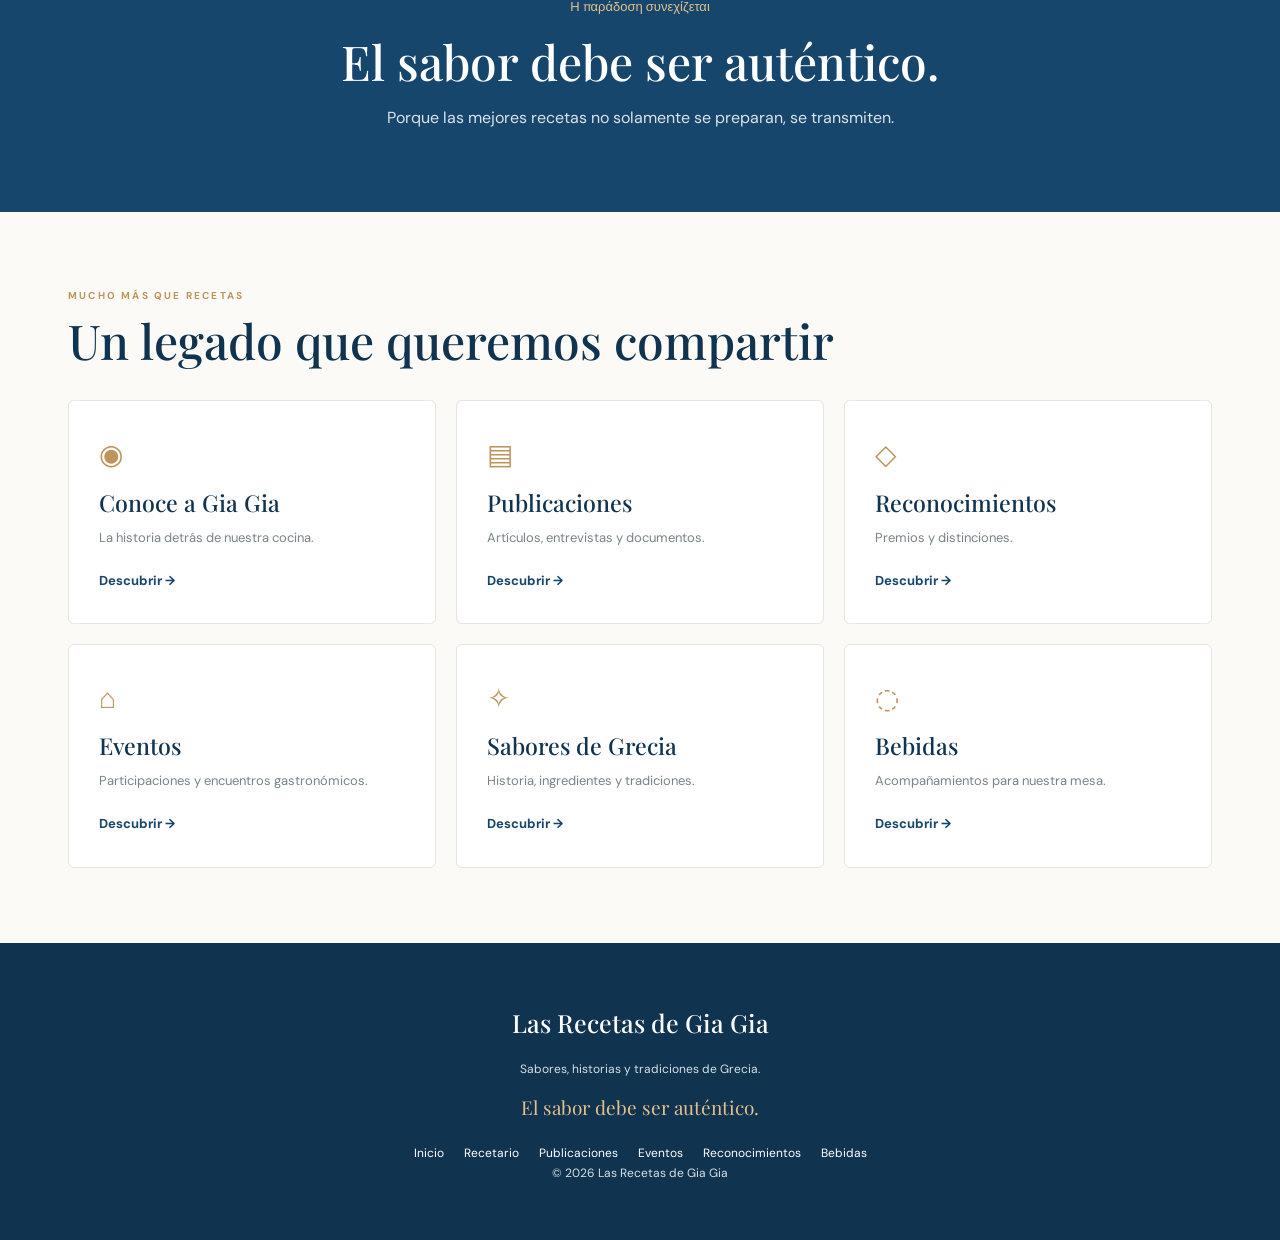
==== commit 0603fa4d: "Update app.js script version in index.html" ====
--- a/index.html
+++ b/index.html
@@ -7,7 +7,7 @@
   <meta name="description" content="Las Recetas de Gia Gia. Sabores, historias y tradiciones de Grecia.">
   <title>Las Recetas de Gia Gia | El sabor debe ser auténtico</title>
   <link rel="stylesheet" href="css/styles.css">
-  <script src="js/app.js?v=20261105-4" defer></script>
+  <script src="js/app.js?v=20261105-5" defer></script>
 </head>
 <body data-page="inicio">
   <header id="site-header"></header>
--- a/css/styles.css
+++ b/css/styles.css
@@ -1291,4 +1291,16 @@
   }
 
 }
-
+/* ESPACIADO ENTRE CATEGORÍAS EN LA PORTADA */
+
+.category-group {
+  margin-top: 48px;
+}
+
+.category-group + .category-group {
+  margin-top: 56px;
+}
+
+.category-group .section-heading {
+  margin-bottom: 24px;
+}
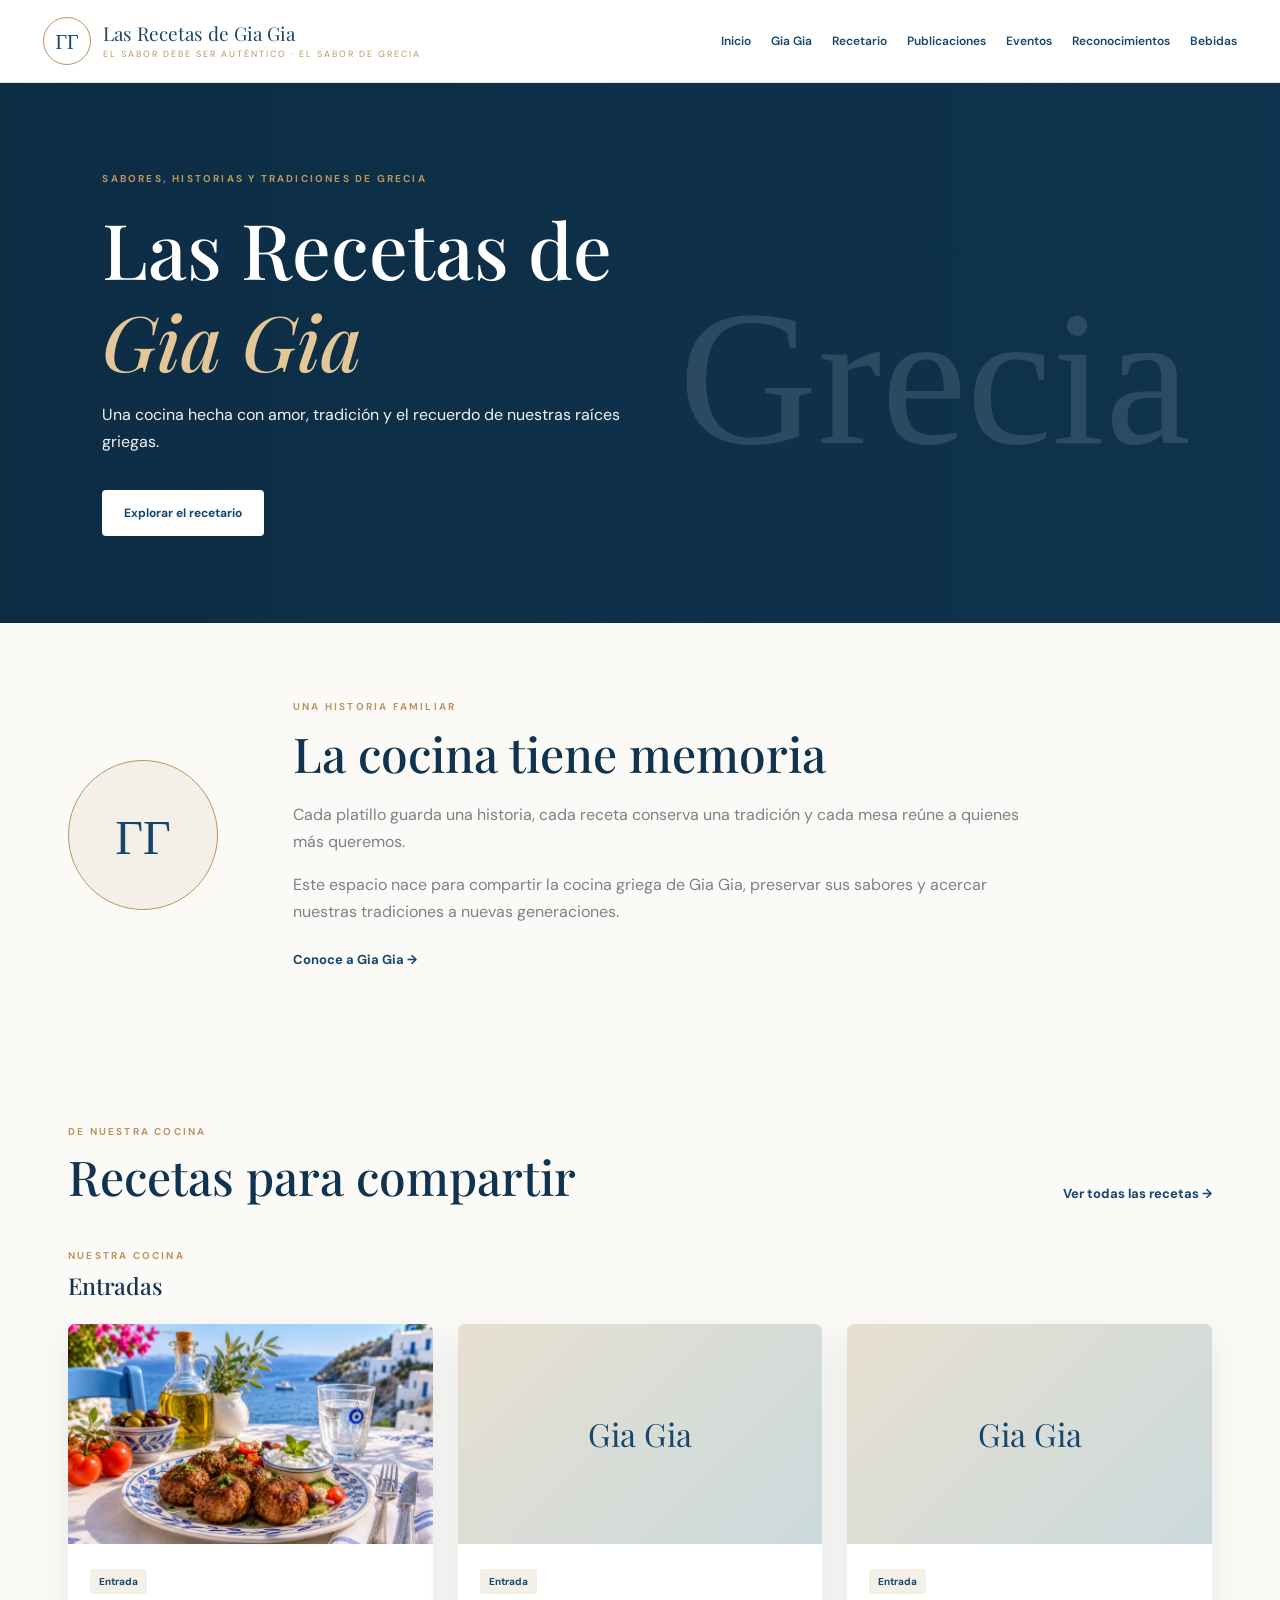
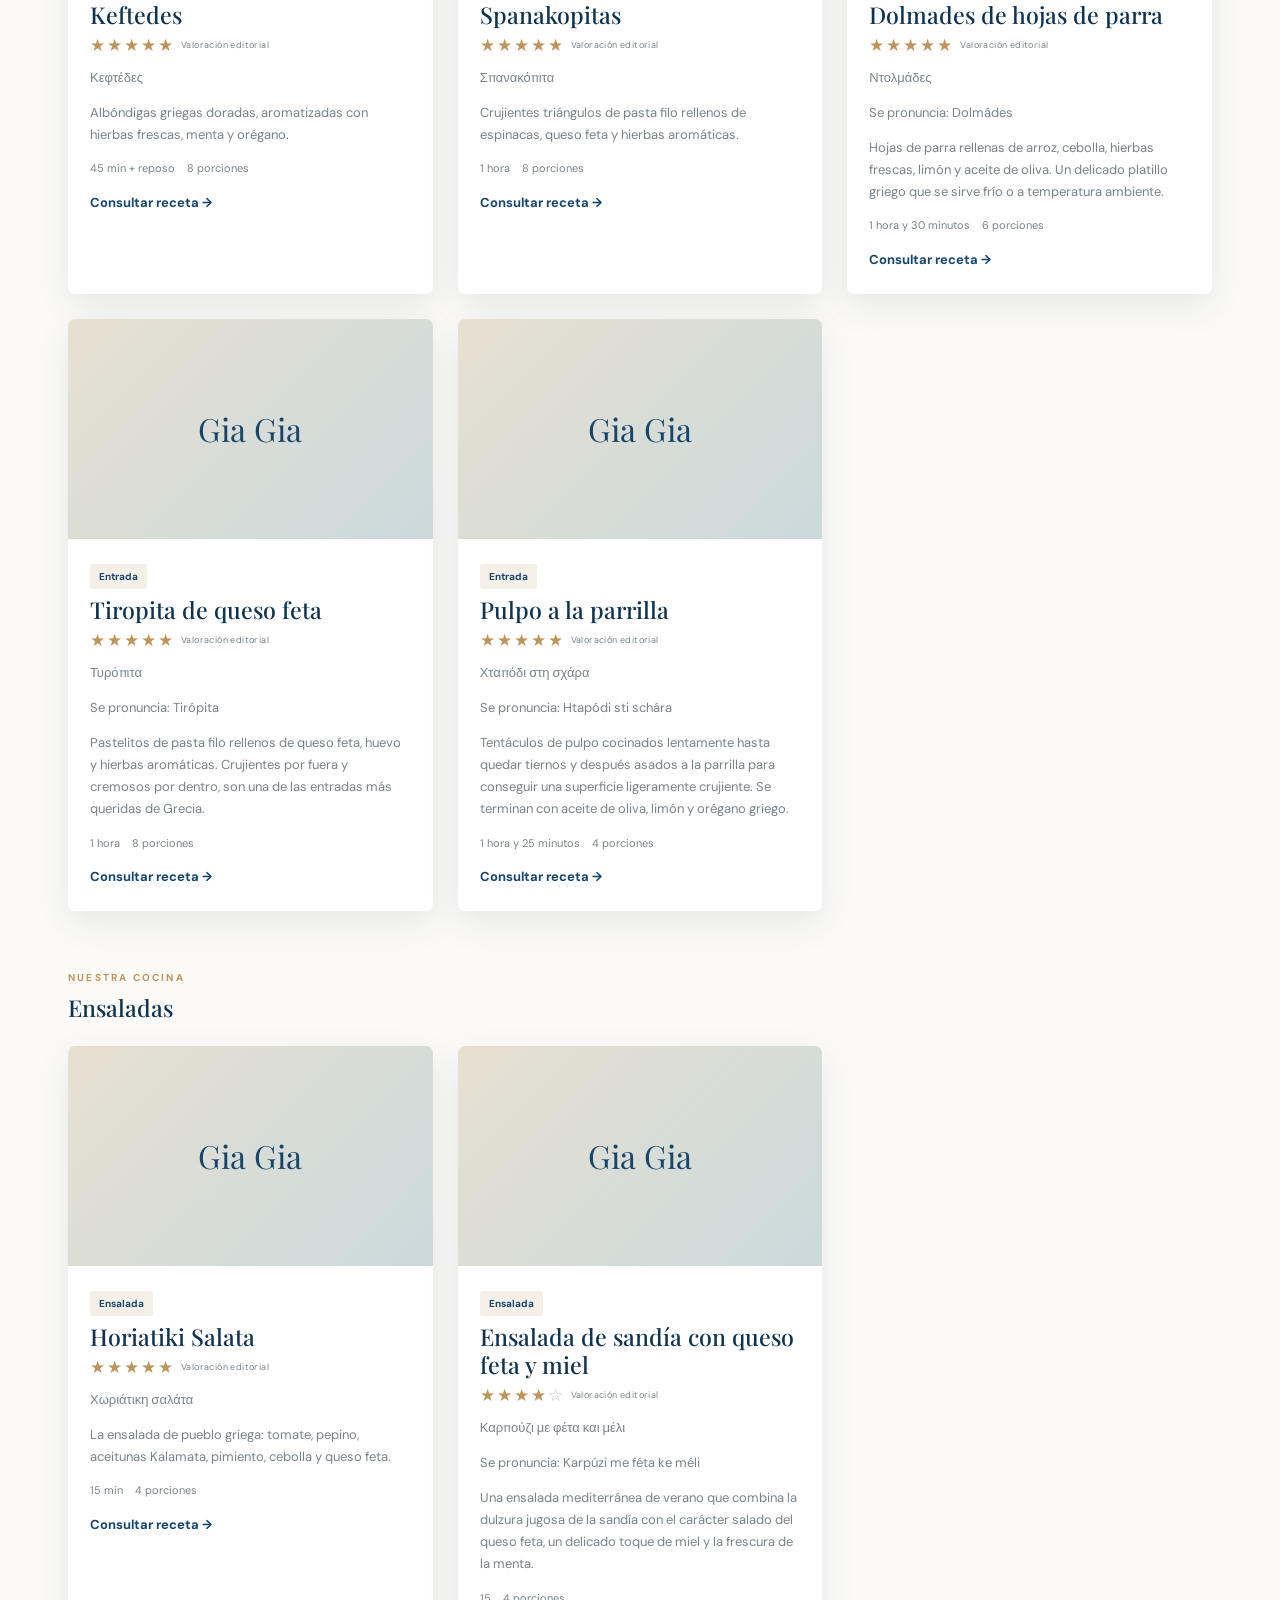
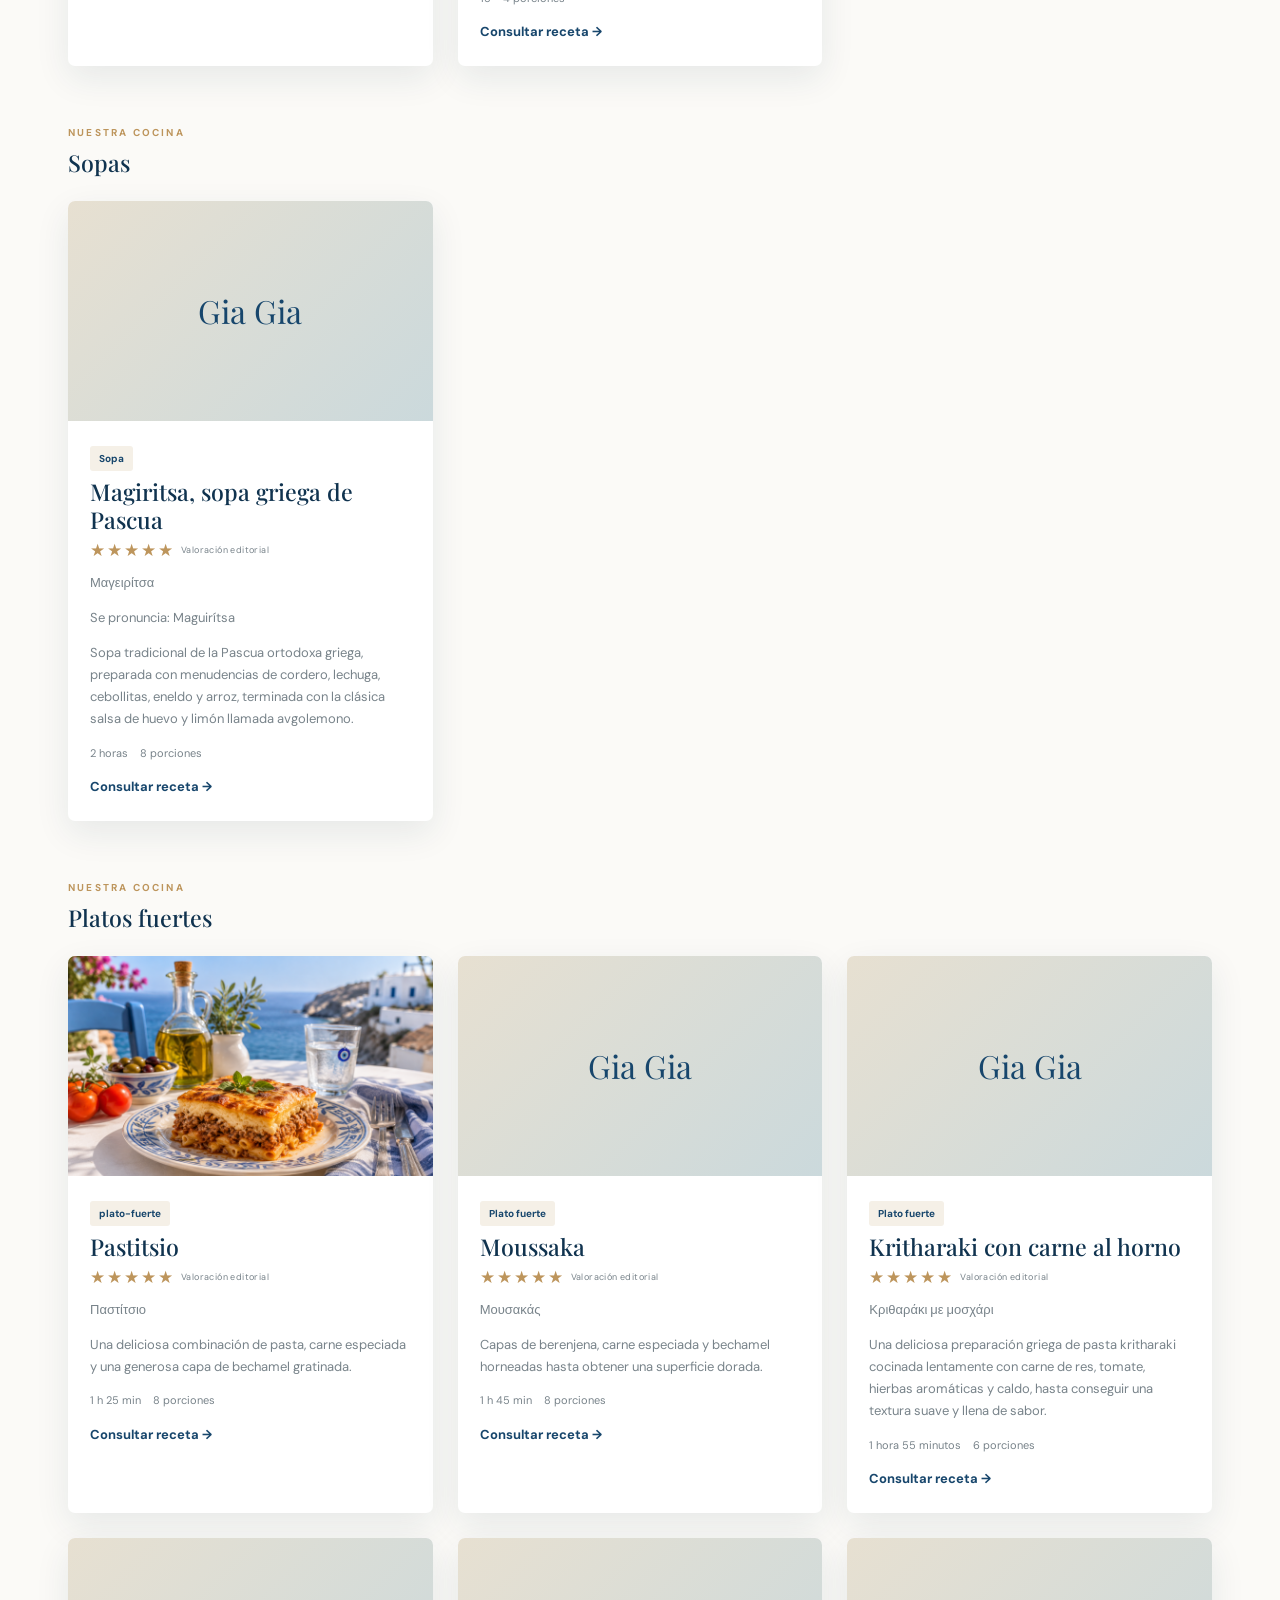
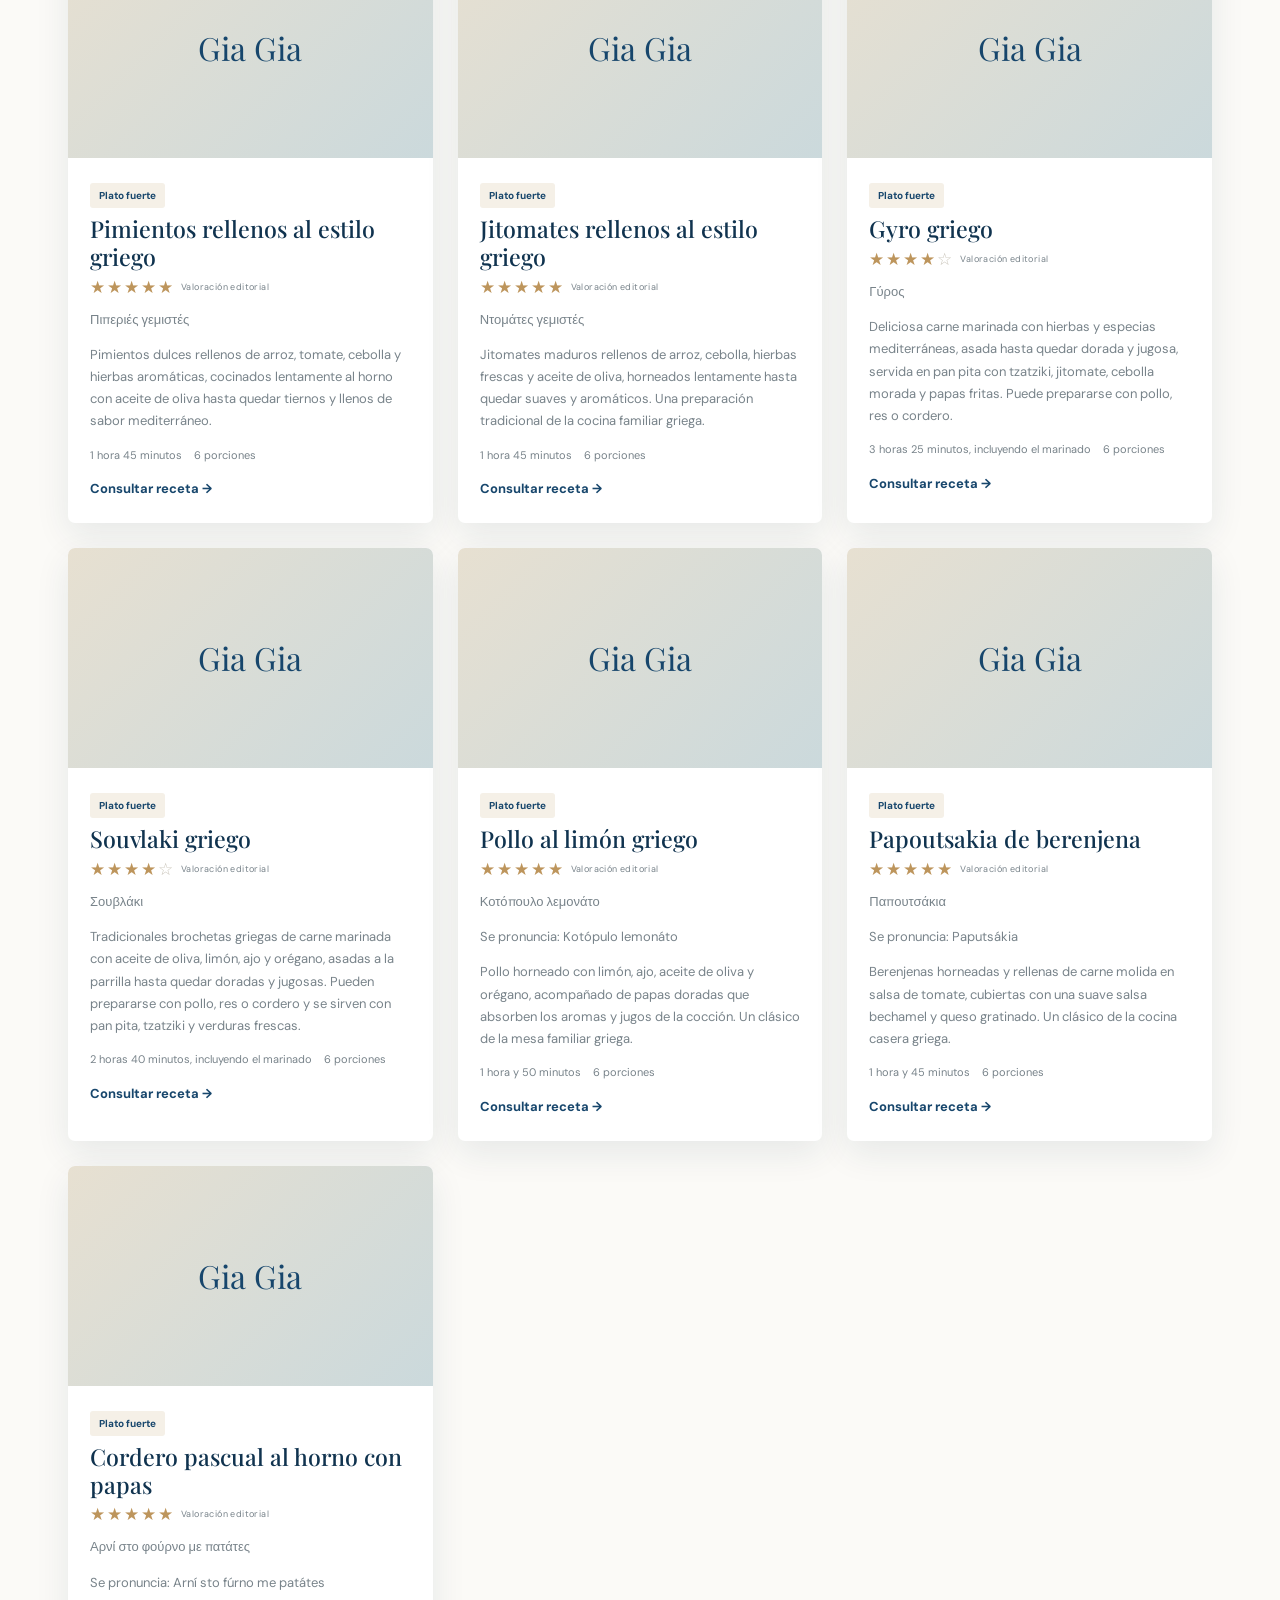
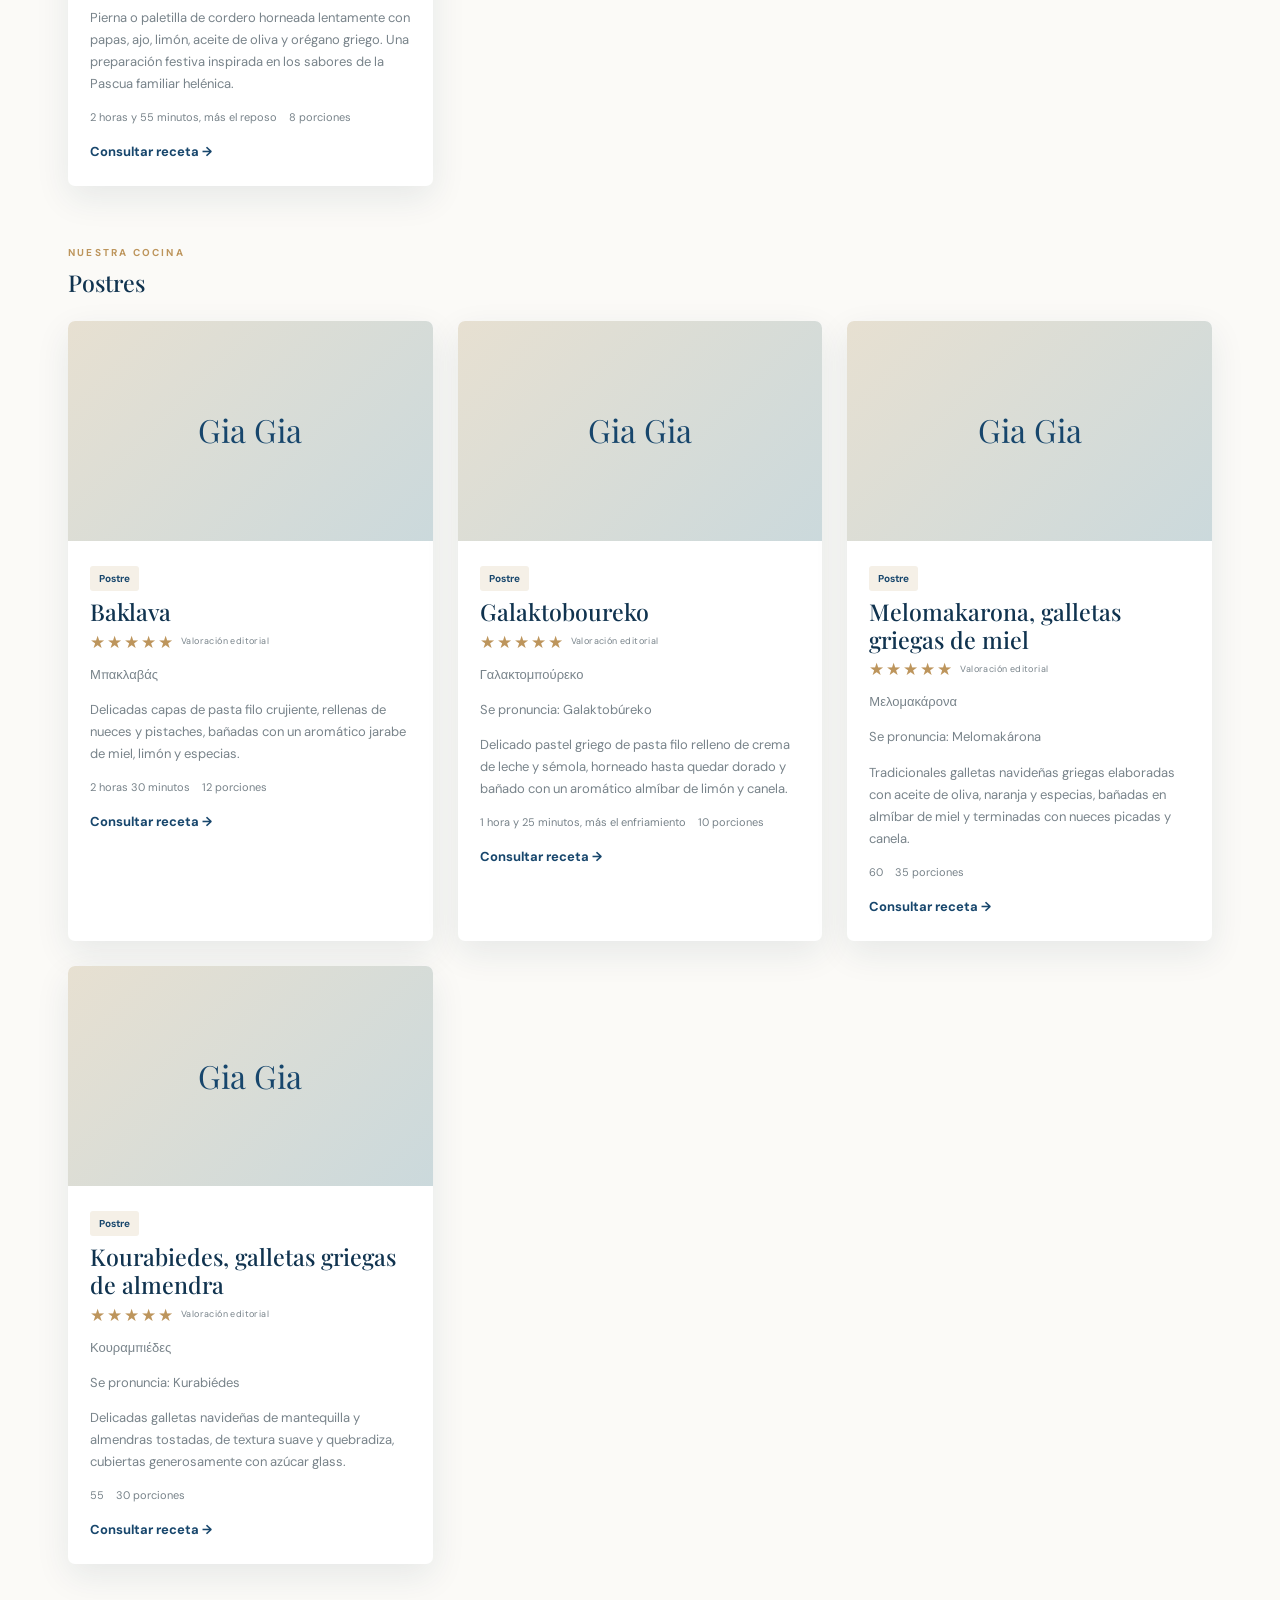
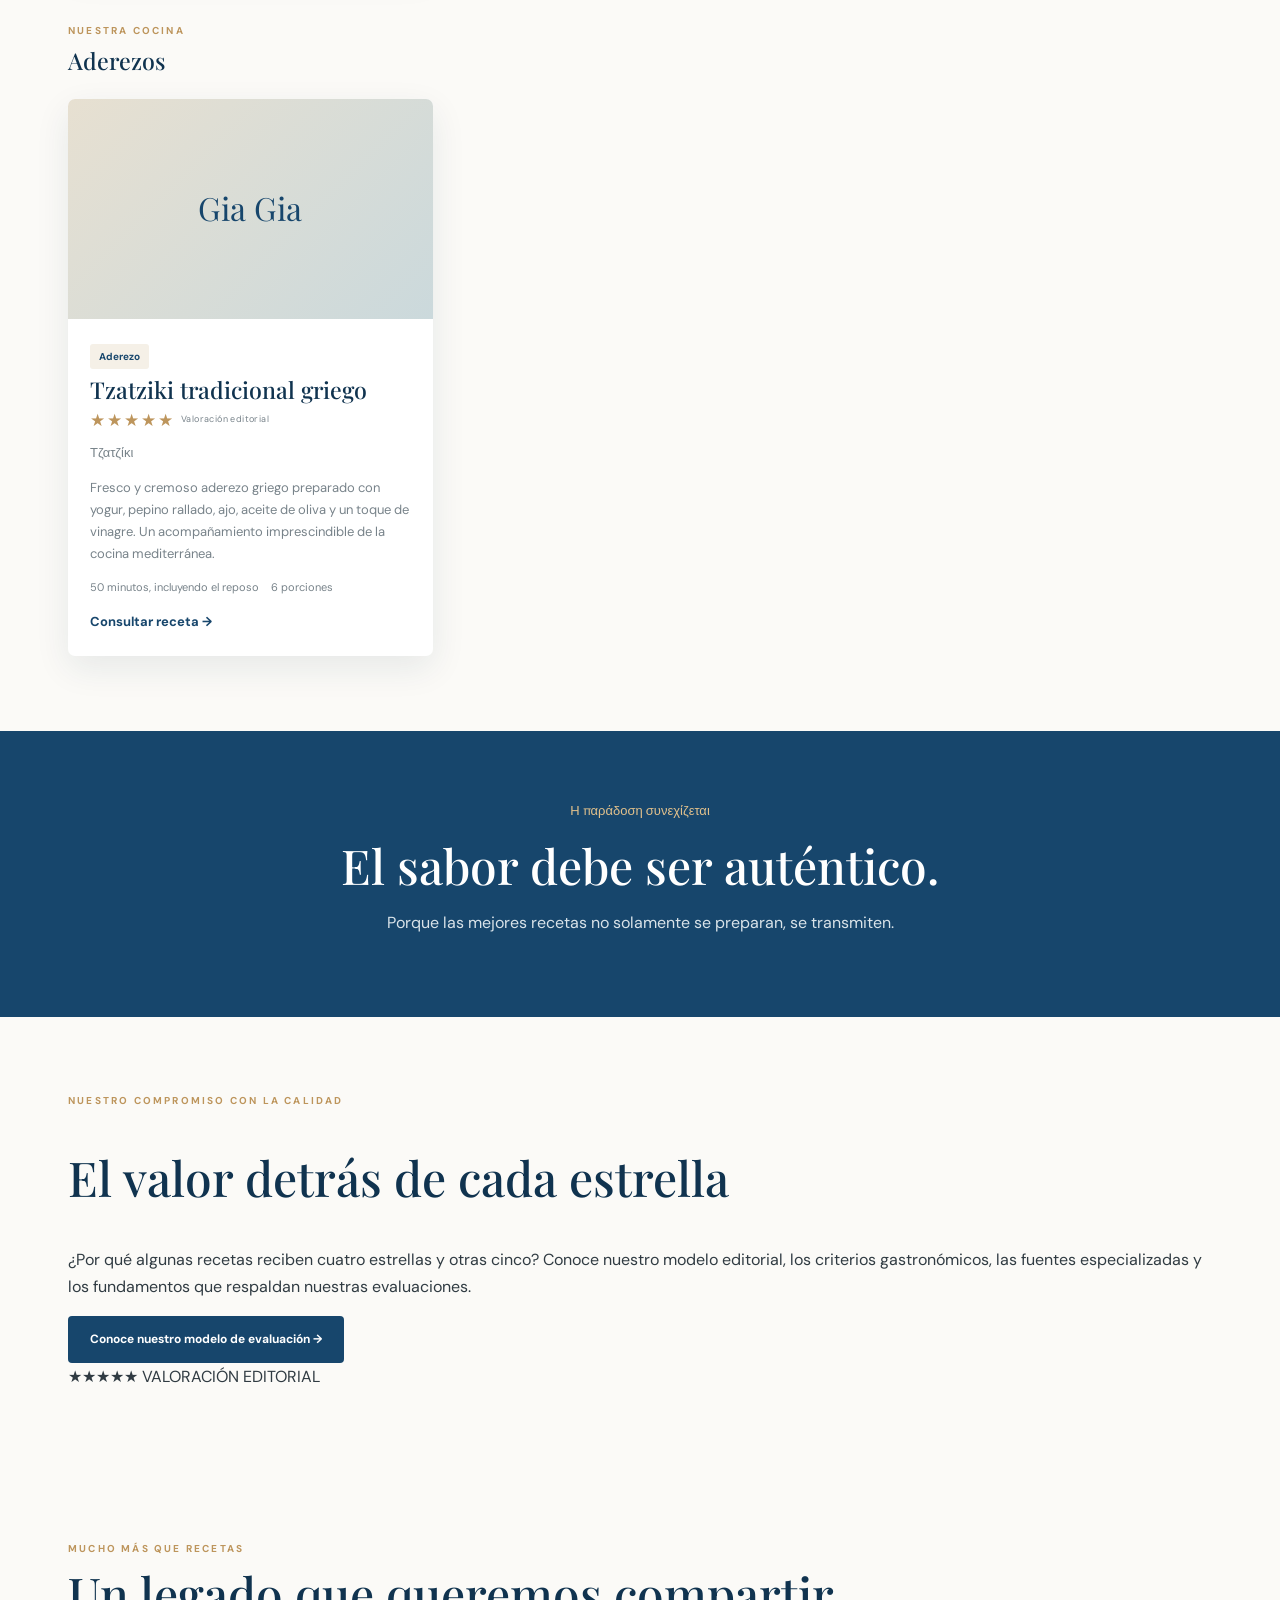
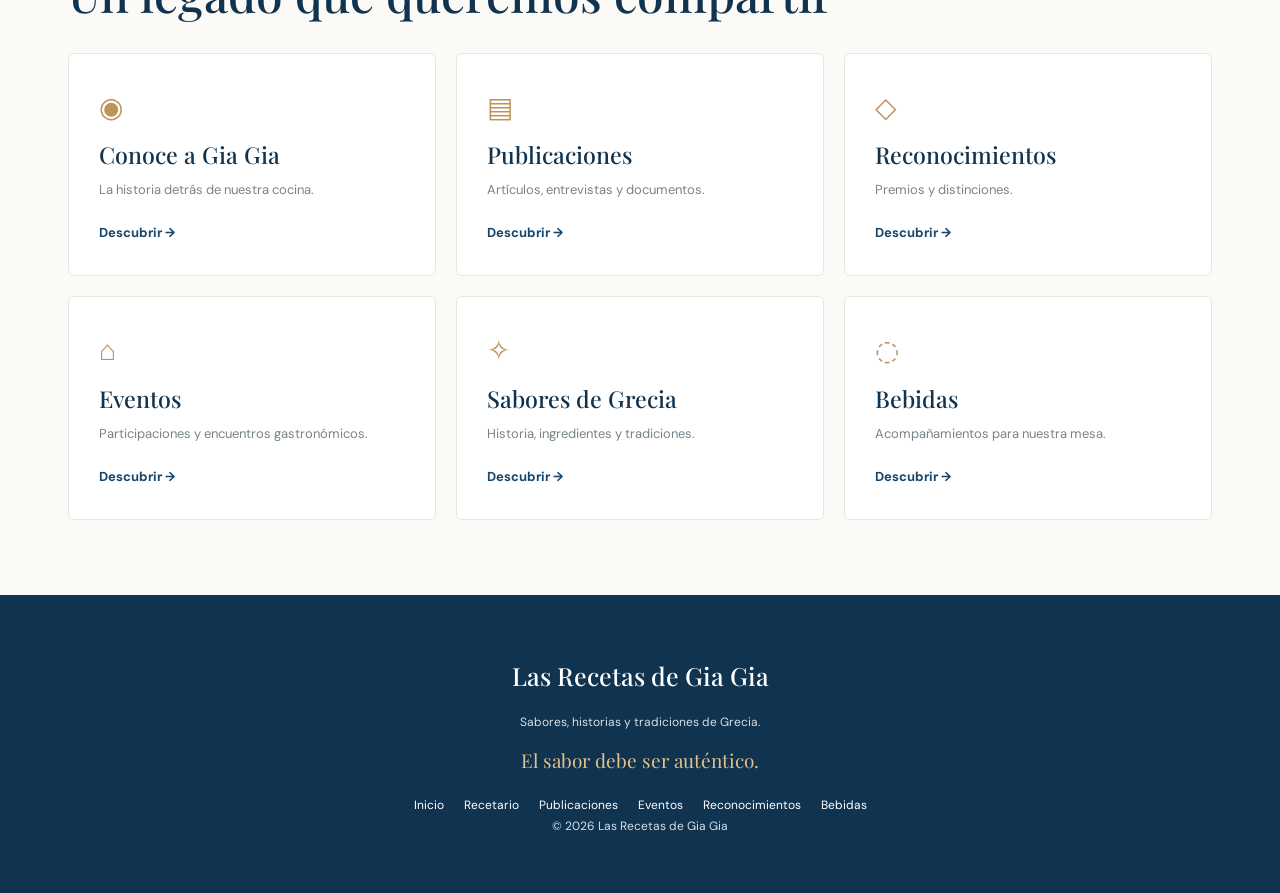
==== commit c069fc1b: "Add editorial evaluation model section to index.html Added editorial evaluation model section with c" ====
--- a/index.html
+++ b/index.html
@@ -58,6 +58,38 @@
       <p>Porque las mejores recetas no solamente se preparan, se transmiten.</p>
     </section>
 
+    
+    <!-- MODELO DE EVALUACIÓN EDITORIAL -->
+
+    <section class="evaluation-home section-wrap">
+
+      <div class="evaluation-home-content">
+
+        <span class="eyebrow">NUESTRO COMPROMISO CON LA CALIDAD</span>
+
+        <h2>El valor detrás de cada estrella</h2>
+
+        <p>
+          ¿Por qué algunas recetas reciben cuatro estrellas y otras cinco?
+          Conoce nuestro modelo editorial, los criterios gastronómicos,
+          las fuentes especializadas y los fundamentos que respaldan
+          nuestras evaluaciones.
+        </p>
+
+        <a href="evaluacion.html" class="btn btn-primary">
+          Conoce nuestro modelo de evaluación →
+        </a>
+
+      </div>
+
+      <div class="evaluation-home-symbol">
+        ★★★★★
+        <span>VALORACIÓN EDITORIAL</span>
+      </div>
+
+    </section>
+
+    
     <section class="discover section-wrap">
       <div class="section-heading">
         <div>
--- a/css/styles.css
+++ b/css/styles.css
@@ -231,6 +231,25 @@
 
 .section-heading h2 { margin: 8px 0 0; }
 
+/* AGRUPACIÓN DE RECETAS POR CATEGORÍA */
+
+.category-group {
+  margin-top: 42px;
+}
+
+.category-group + .category-group {
+  margin-top: 58px;
+}
+
+.category-group .section-heading {
+  margin-bottom: 24px;
+}
+
+.category-group .section-heading h2,
+.category-group .section-heading h3 {
+  margin: 8px 0 0;
+}
+
 .recipe-grid {
   display: grid;
   grid-template-columns: repeat(3, minmax(0, 1fr));
@@ -1289,18 +1308,88 @@
   .admin-form-actions .btn {
     width: 100%;
   }
-
-}
-/* ESPACIADO ENTRE CATEGORÍAS EN LA PORTADA */
-
-.category-group {
-  margin-top: 48px;
-}
-
-.category-group + .category-group {
-  margin-top: 56px;
-}
-
-.category-group .section-heading {
-  margin-bottom: 24px;
-}
+}
+
+/* ============================================================
+   VALORACIÓN EDITORIAL DE LAS RECETAS
+   ============================================================ */
+
+/* Contenedor general */
+
+.editorial-rating {
+  display: flex;
+  align-items: center;
+  flex-wrap: wrap;
+  gap: 8px;
+}
+
+/* Estrellas */
+
+.editorial-stars {
+  display: inline-flex;
+  align-items: center;
+  gap: 2px;
+  white-space: nowrap;
+}
+
+.editorial-stars span {
+  line-height: 1;
+}
+
+.star-filled {
+  color: var(--gold);
+}
+
+.star-empty {
+  color: #c9c4b9;
+}
+
+/* Leyenda */
+
+.editorial-rating-label {
+  color: var(--muted);
+  font-size: 10px;
+  letter-spacing: .4px;
+}
+
+/* Presentación en tarjetas */
+
+.editorial-rating--card {
+  margin: 8px 0 13px;
+}
+
+.editorial-rating--card .editorial-stars {
+  font-size: 17px;
+}
+
+.editorial-rating--card .editorial-rating-label {
+  font-size: 9px;
+}
+
+/* Presentación en receta individual */
+
+.editorial-rating--detail {
+  margin: 12px 0 20px;
+}
+
+.editorial-rating--detail .editorial-stars {
+  font-size: 23px;
+}
+
+.editorial-rating--detail .editorial-rating-label {
+  font-size: 11px;
+}
+
+/* Adaptación para pantallas pequeñas */
+
+@media (max-width: 580px) {
+
+  .editorial-rating--detail {
+    margin: 10px 0 16px;
+  }
+
+  .editorial-rating--detail .editorial-stars {
+    font-size: 21px;
+  }
+
+}
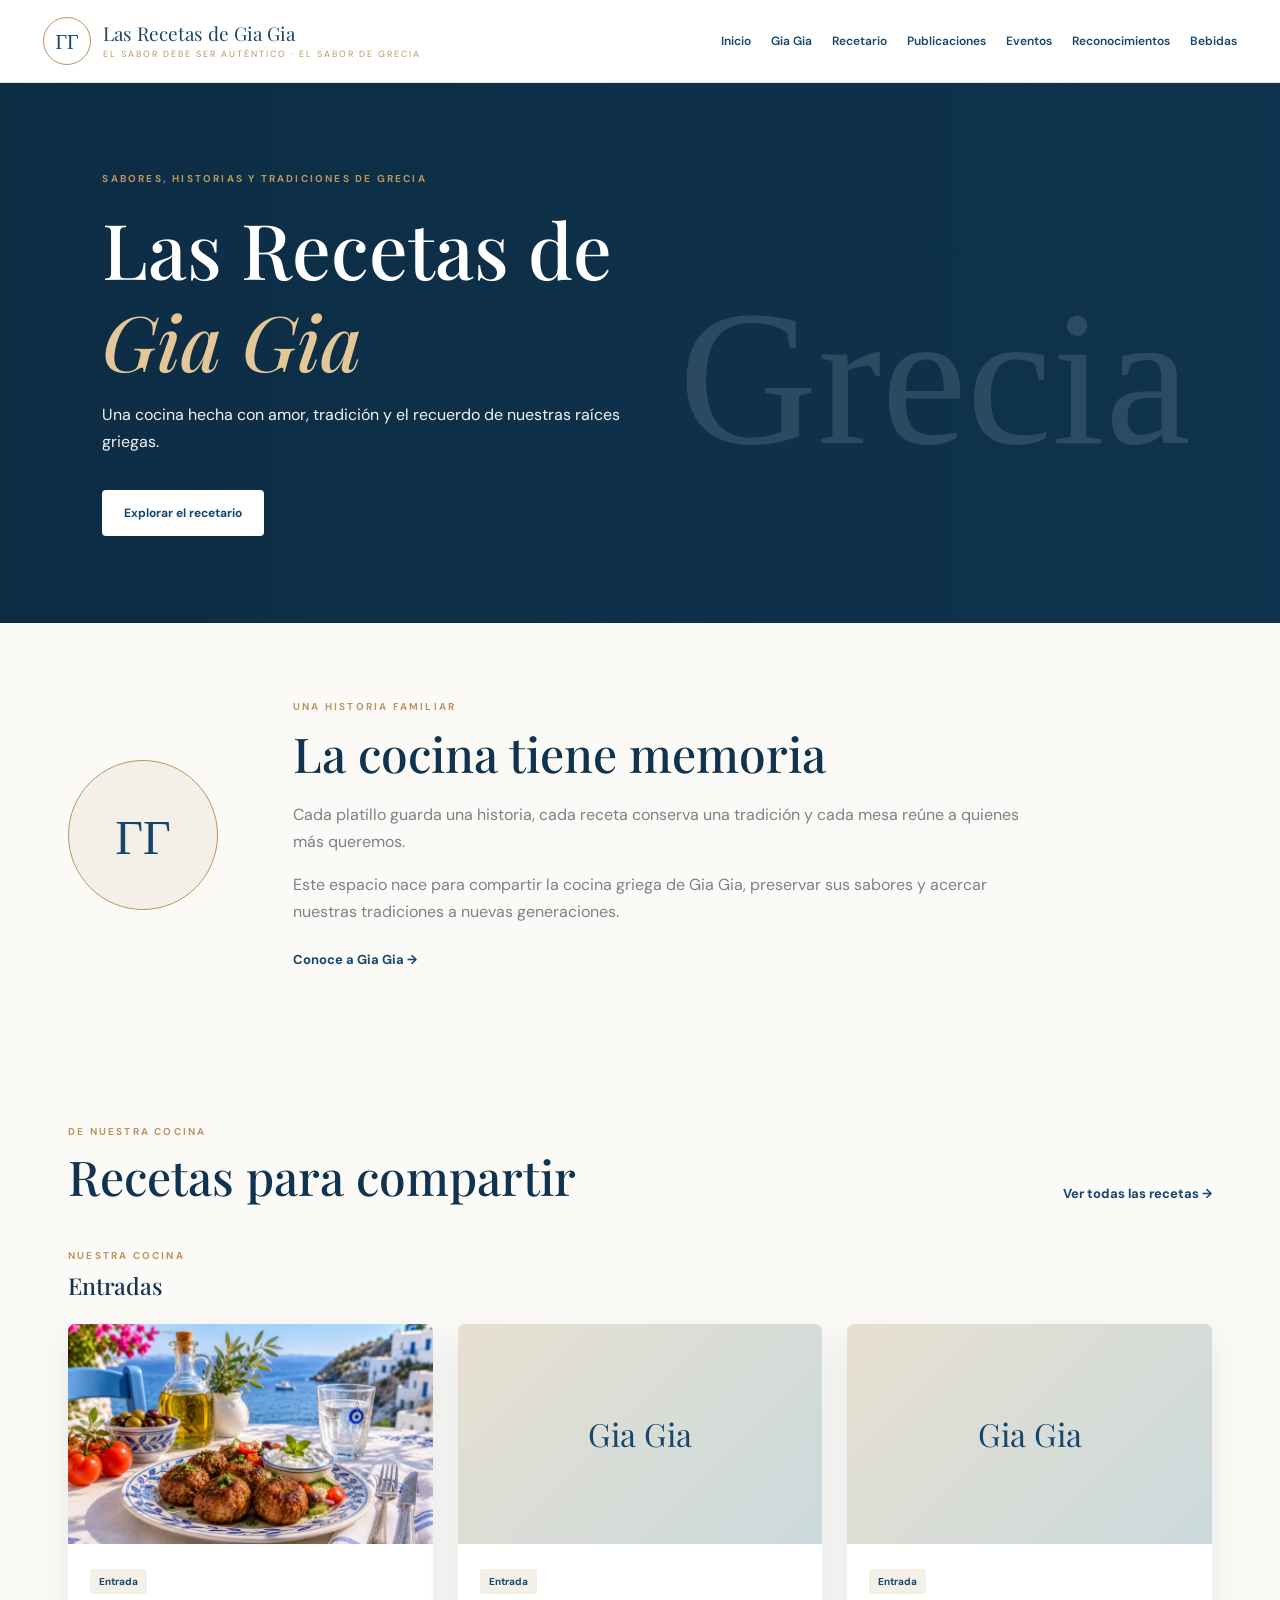
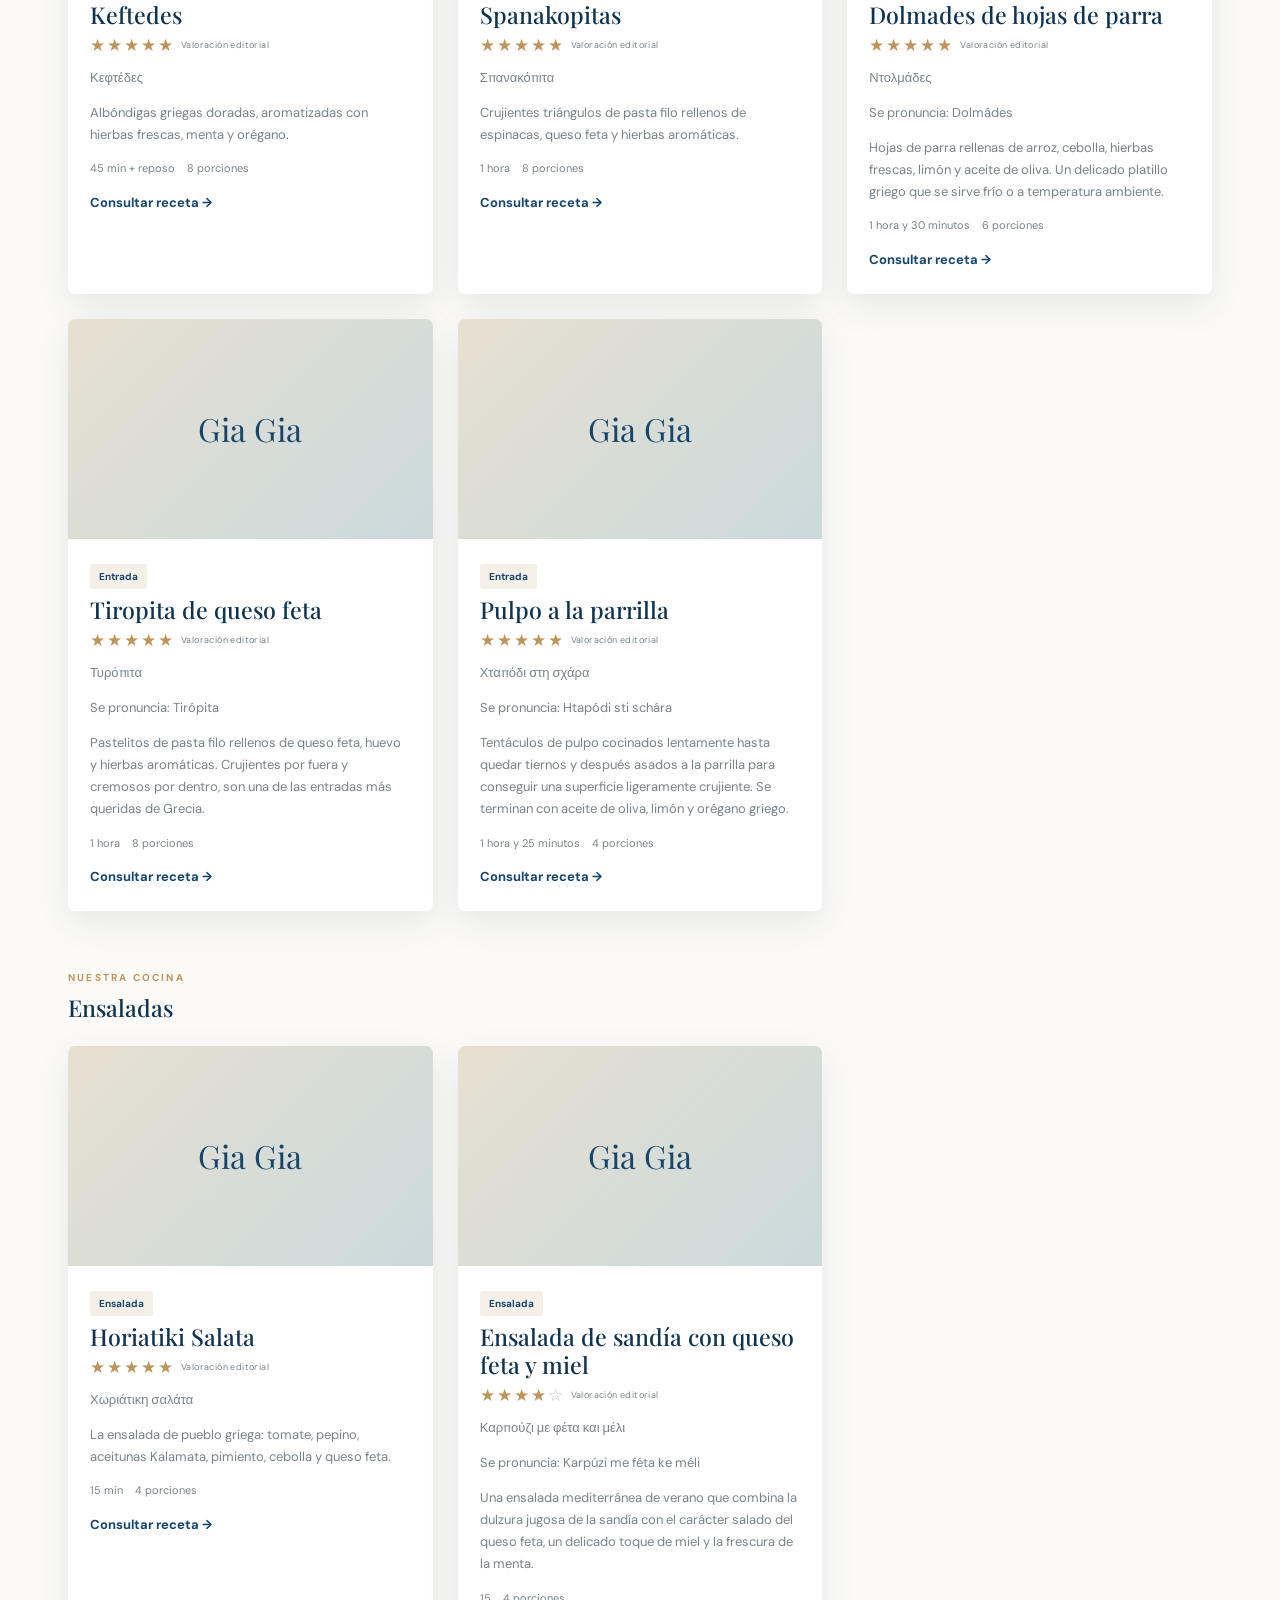
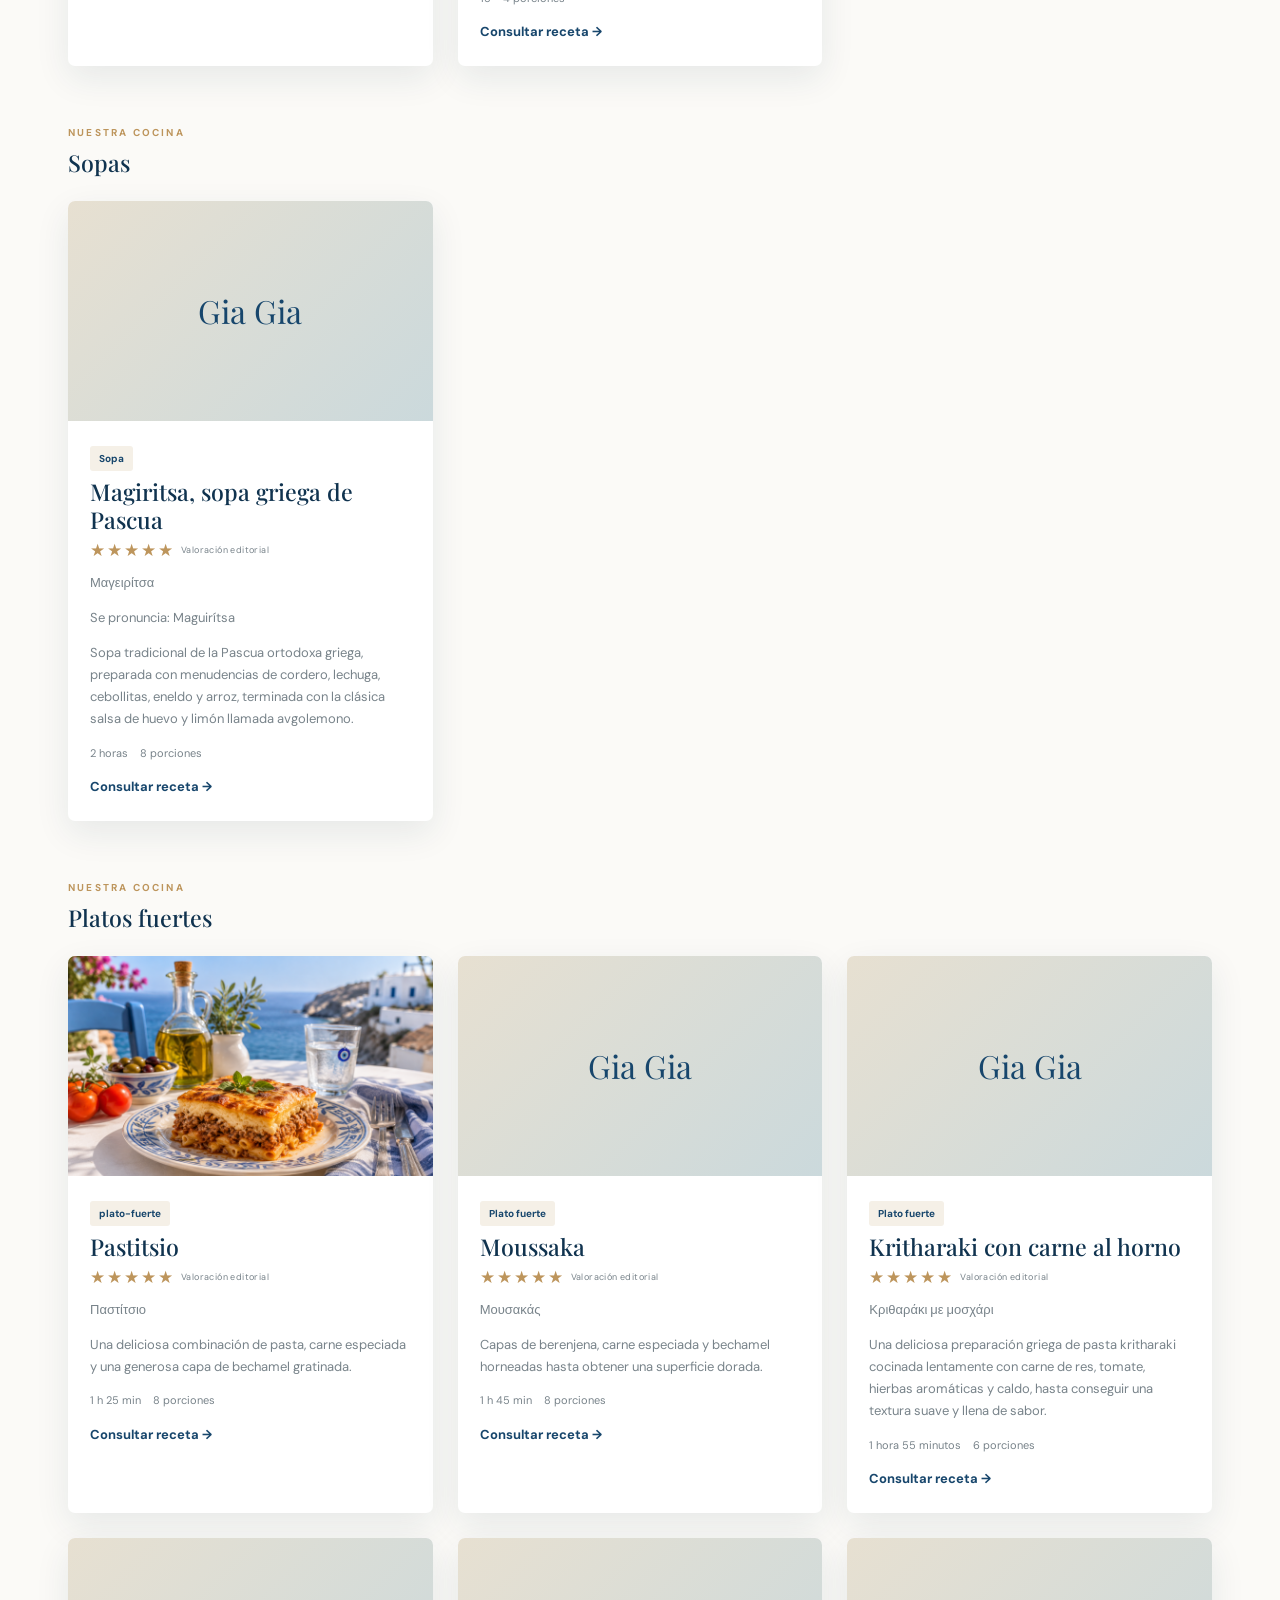
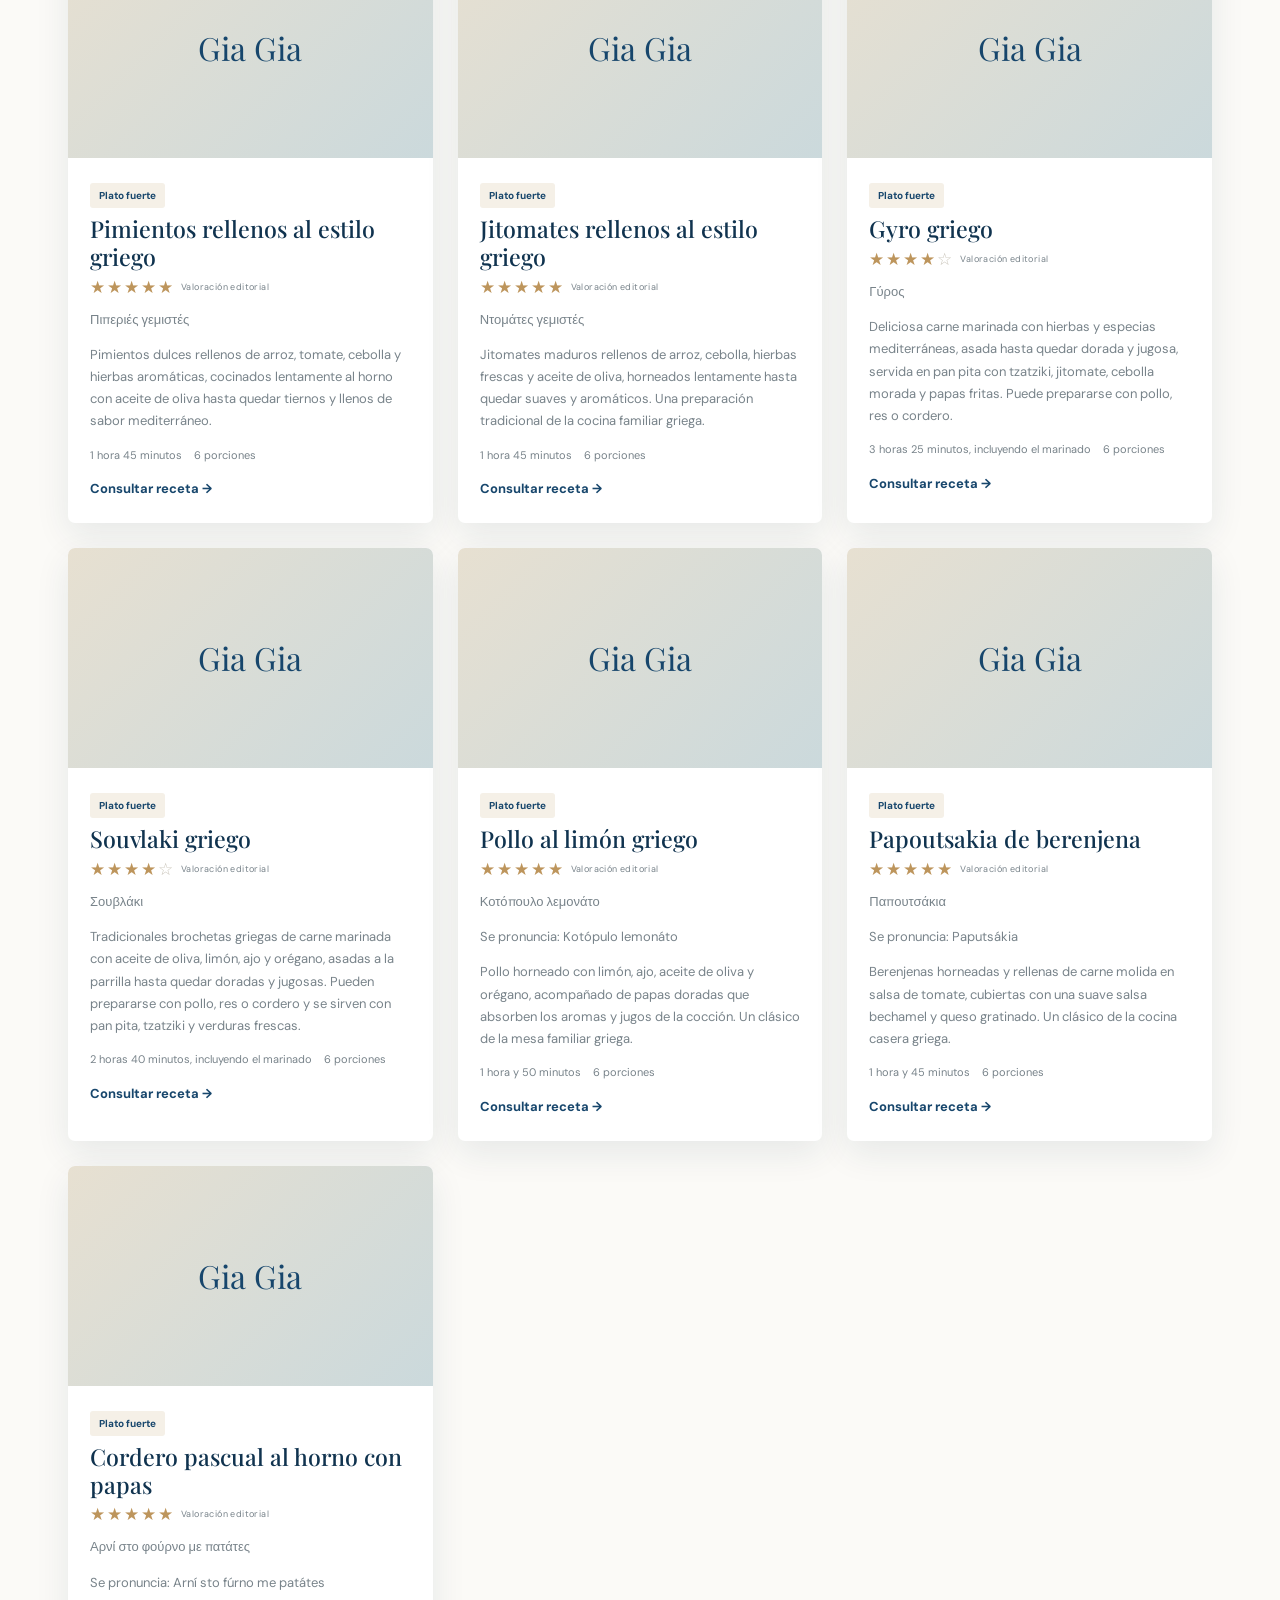
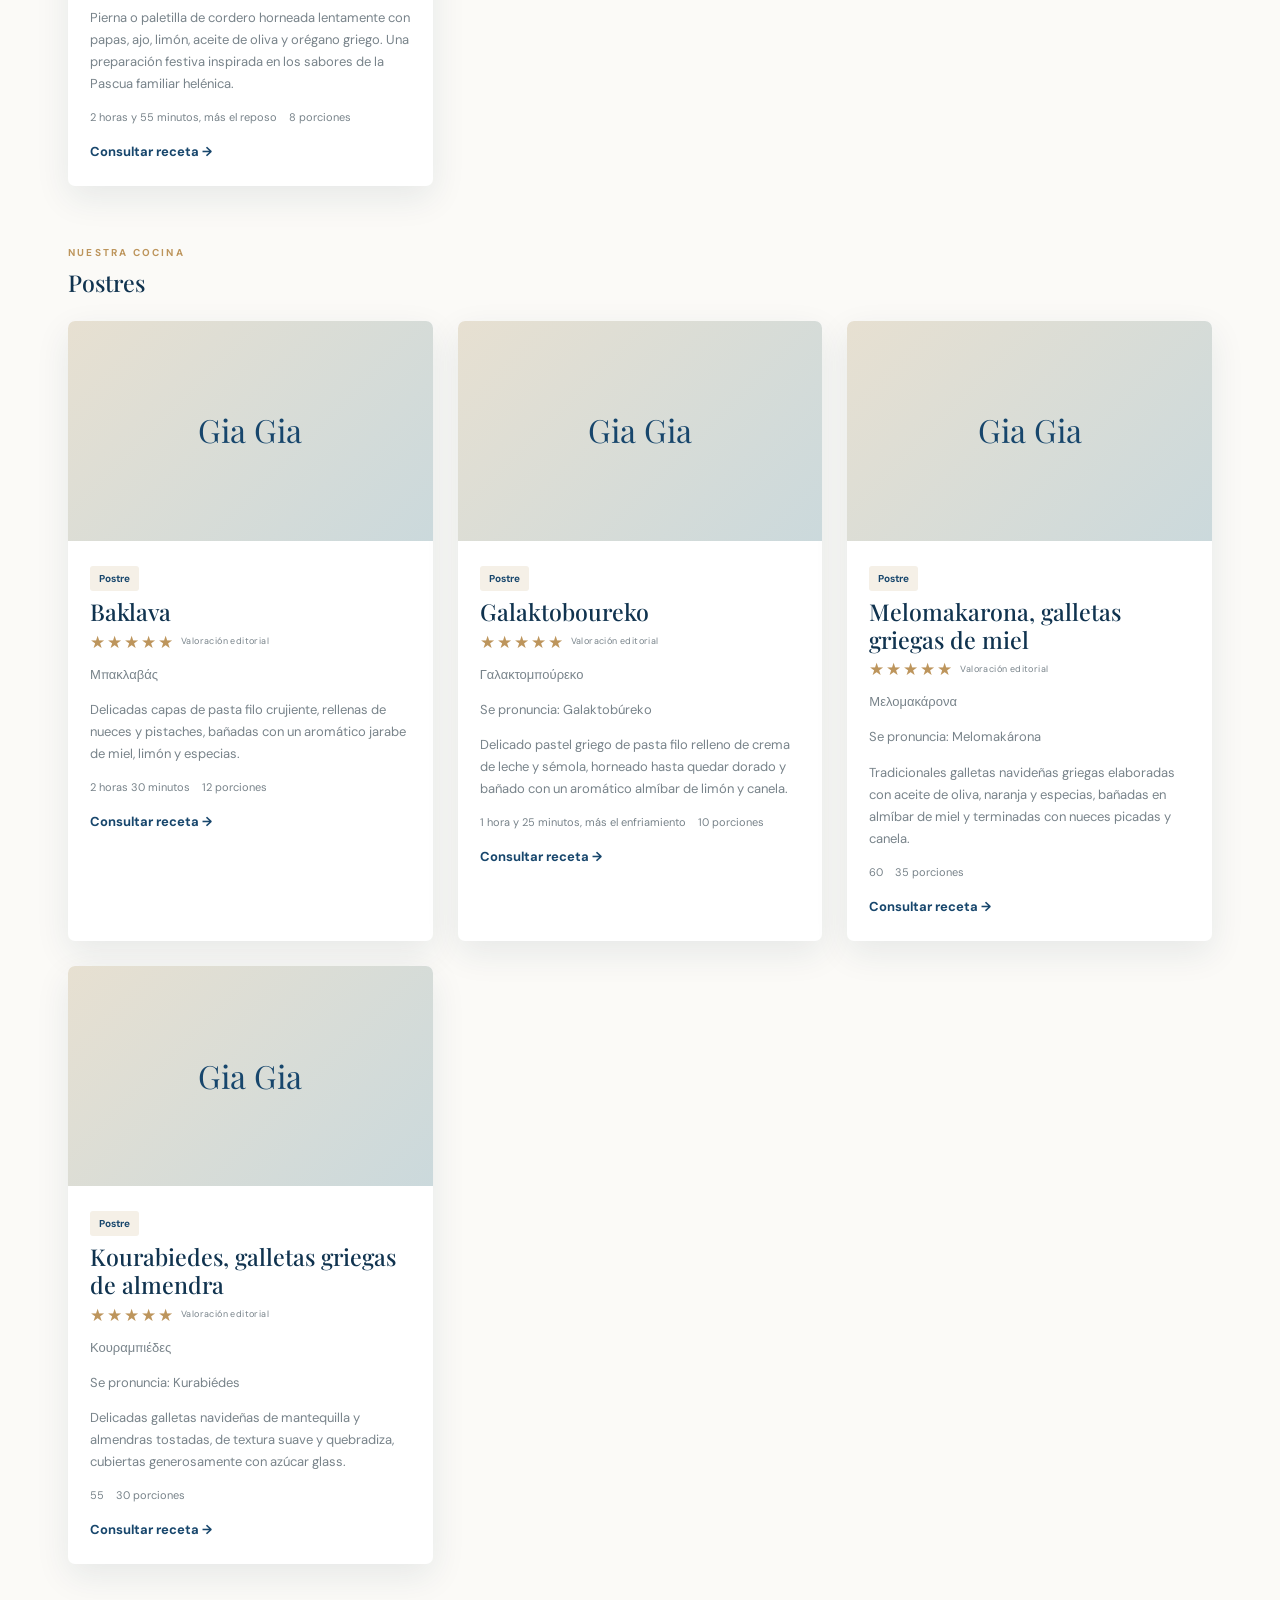
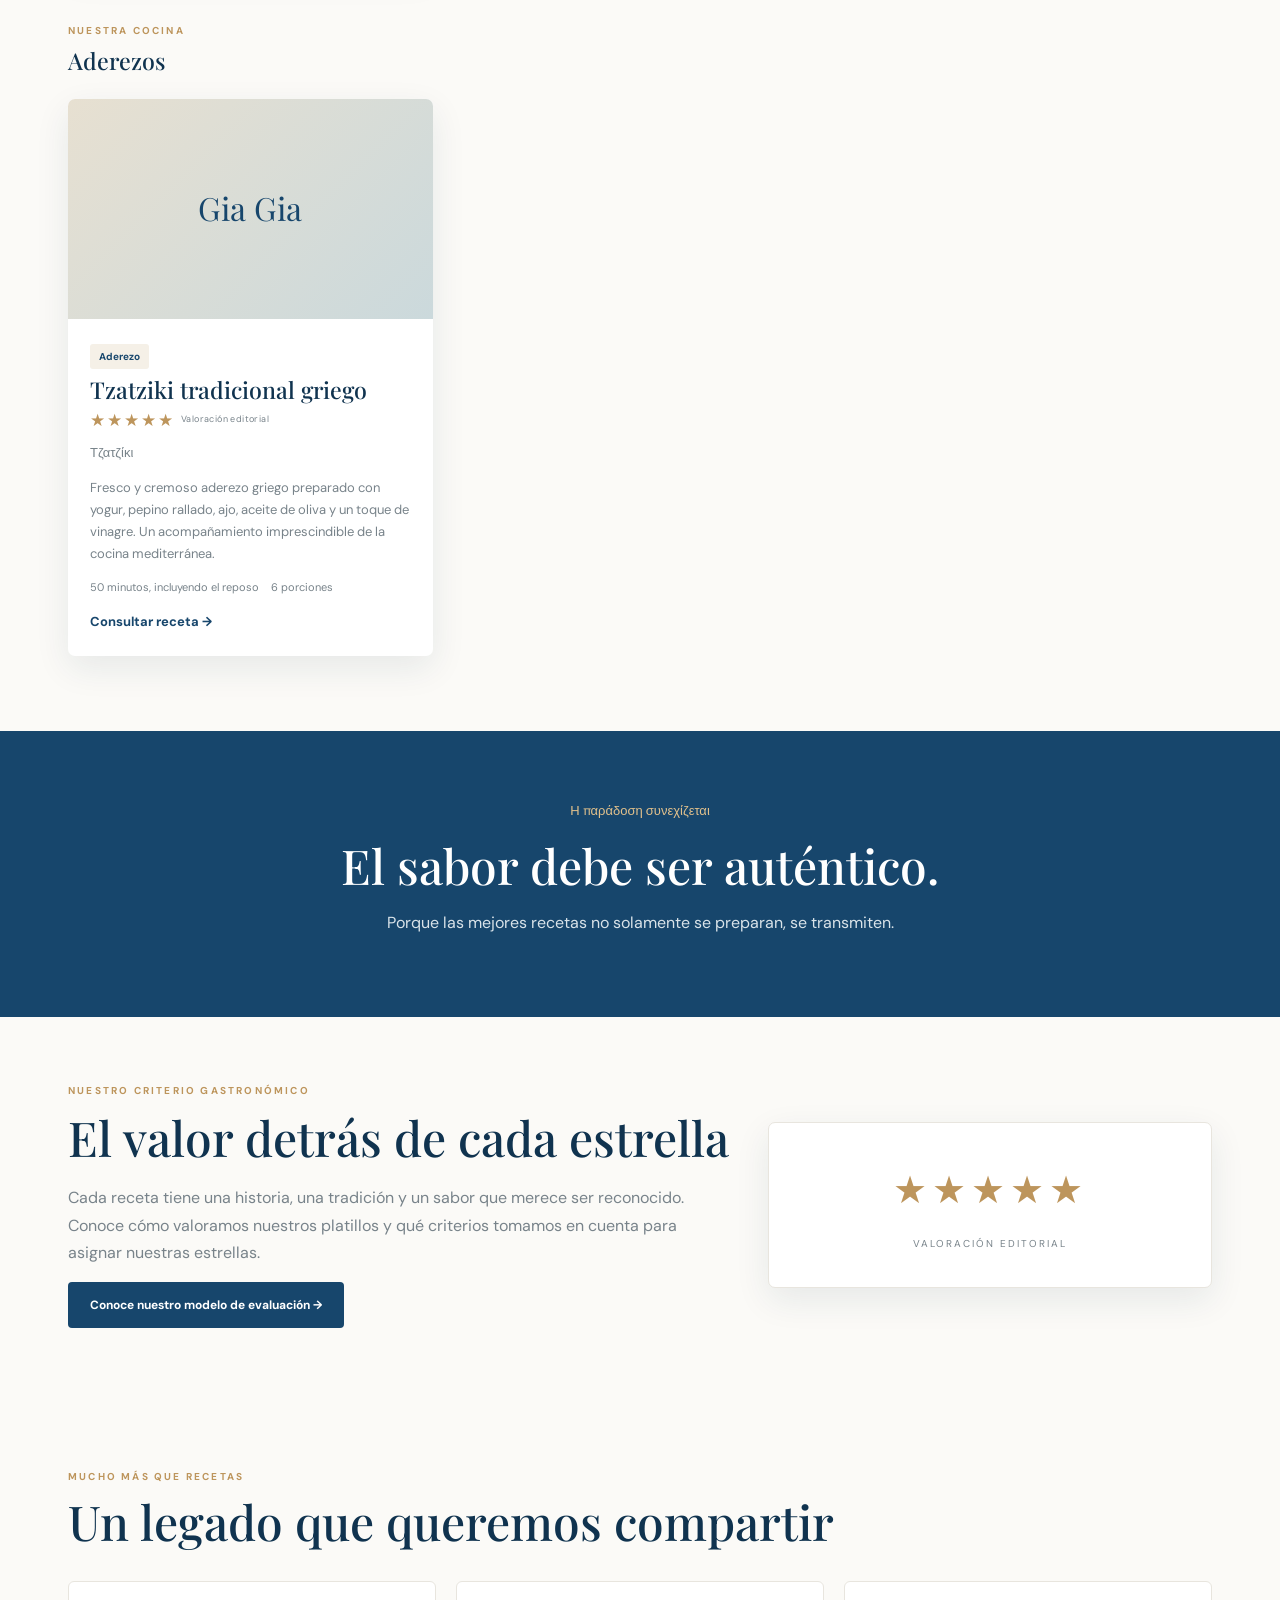
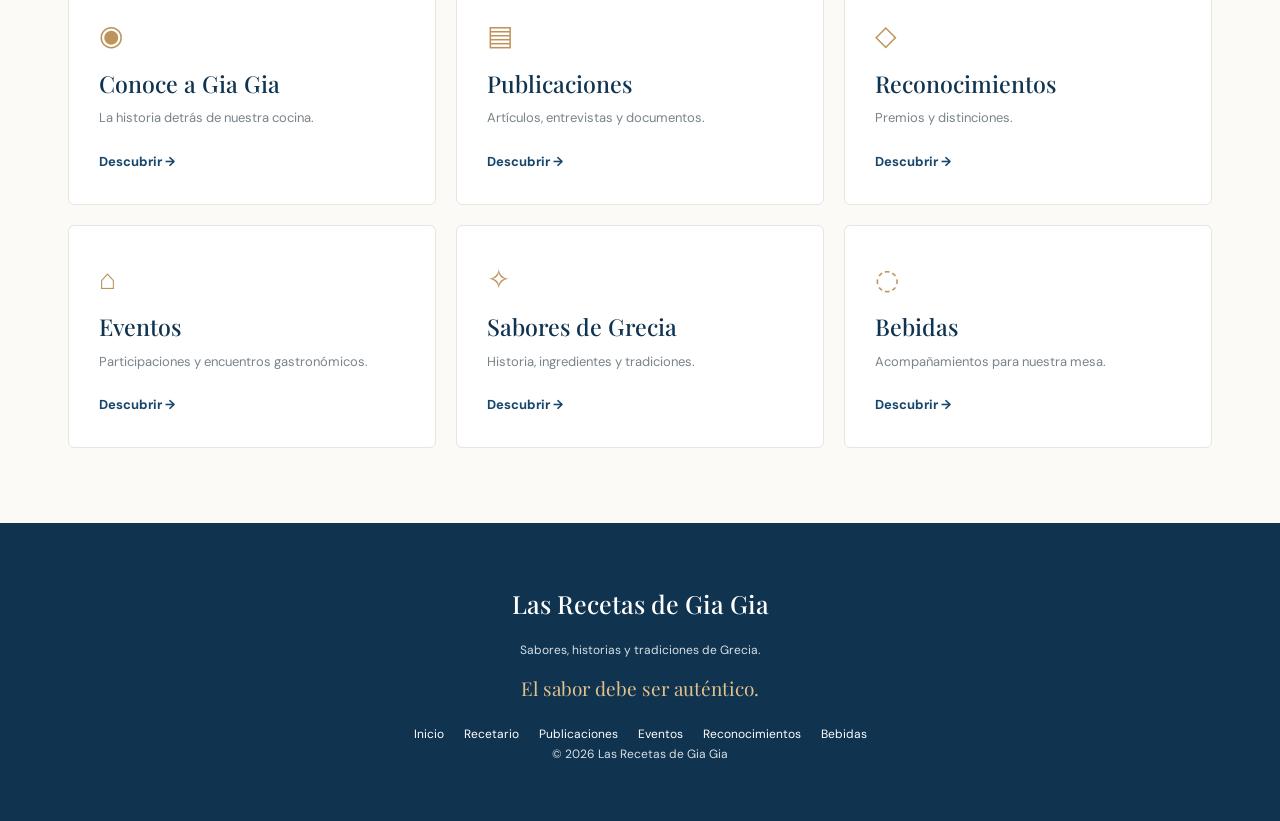
==== commit 6fd7e174: "Refactor evaluation section in index.html" ====
--- a/index.html
+++ b/index.html
@@ -57,37 +57,34 @@
       <h2>El sabor debe ser auténtico.</h2>
       <p>Porque las mejores recetas no solamente se preparan, se transmiten.</p>
     </section>
+    
+<!-- MODELO DE EVALUACIÓN EDITORIAL -->
 
-    
-    <!-- MODELO DE EVALUACIÓN EDITORIAL -->
+<section class="evaluation-home section-wrap">
+  <div class="evaluation-home-content">
 
-    <section class="evaluation-home section-wrap">
+    <span class="eyebrow">NUESTRO CRITERIO GASTRONÓMICO</span>
 
-      <div class="evaluation-home-content">
+    <h2>El valor detrás de cada estrella</h2>
 
-        <span class="eyebrow">NUESTRO COMPROMISO CON LA CALIDAD</span>
+    <p>
+      Cada receta tiene una historia, una tradición y un sabor
+      que merece ser reconocido. Conoce cómo valoramos nuestros
+      platillos y qué criterios tomamos en cuenta para asignar
+      nuestras estrellas.
+    </p>
 
-        <h2>El valor detrás de cada estrella</h2>
+    <a href="evaluacion.html" class="btn btn-primary">
+      Conoce nuestro modelo de evaluación →
+    </a>
 
-        <p>
-          ¿Por qué algunas recetas reciben cuatro estrellas y otras cinco?
-          Conoce nuestro modelo editorial, los criterios gastronómicos,
-          las fuentes especializadas y los fundamentos que respaldan
-          nuestras evaluaciones.
-        </p>
+  </div>
 
-        <a href="evaluacion.html" class="btn btn-primary">
-          Conoce nuestro modelo de evaluación →
-        </a>
-
-      </div>
-
-      <div class="evaluation-home-symbol">
-        ★★★★★
-        <span>VALORACIÓN EDITORIAL</span>
-      </div>
-
-    </section>
+  <div class="evaluation-home-symbol">
+    ★★★★★
+    <span>VALORACIÓN EDITORIAL</span>
+  </div>
+</section>
 
     
     <section class="discover section-wrap">
--- a/css/styles.css
+++ b/css/styles.css
@@ -1393,3 +1393,56 @@
   }
 
 }
+
+
+/* ============================================================
+   ACCESO AL MODELO DE EVALUACIÓN EDITORIAL
+   ============================================================ */
+
+.evaluation-home {
+  display: grid;
+  grid-template-columns: 1.5fr 1fr;
+  align-items: center;
+  gap: 35px;
+  margin: 0 auto;
+  padding-top: 65px;
+  padding-bottom: 65px;
+}
+
+.evaluation-home-content h2 {
+  margin: 10px 0 18px;
+}
+
+.evaluation-home-content p {
+  max-width: 700px;
+  color: var(--muted);
+}
+
+.evaluation-home-symbol {
+  padding: 35px 20px;
+  text-align: center;
+  color: var(--gold);
+  background: white;
+  border: 1px solid var(--border);
+  border-radius: 7px;
+  font-size: clamp(25px, 4vw, 38px);
+  letter-spacing: 5px;
+  box-shadow: var(--shadow);
+}
+
+.evaluation-home-symbol span {
+  display: block;
+  margin-top: 12px;
+  color: var(--muted);
+  font-size: 10px;
+  letter-spacing: 2px;
+}
+
+@media (max-width: 700px) {
+  .evaluation-home {
+    grid-template-columns: 1fr;
+  }
+}
+
+
+
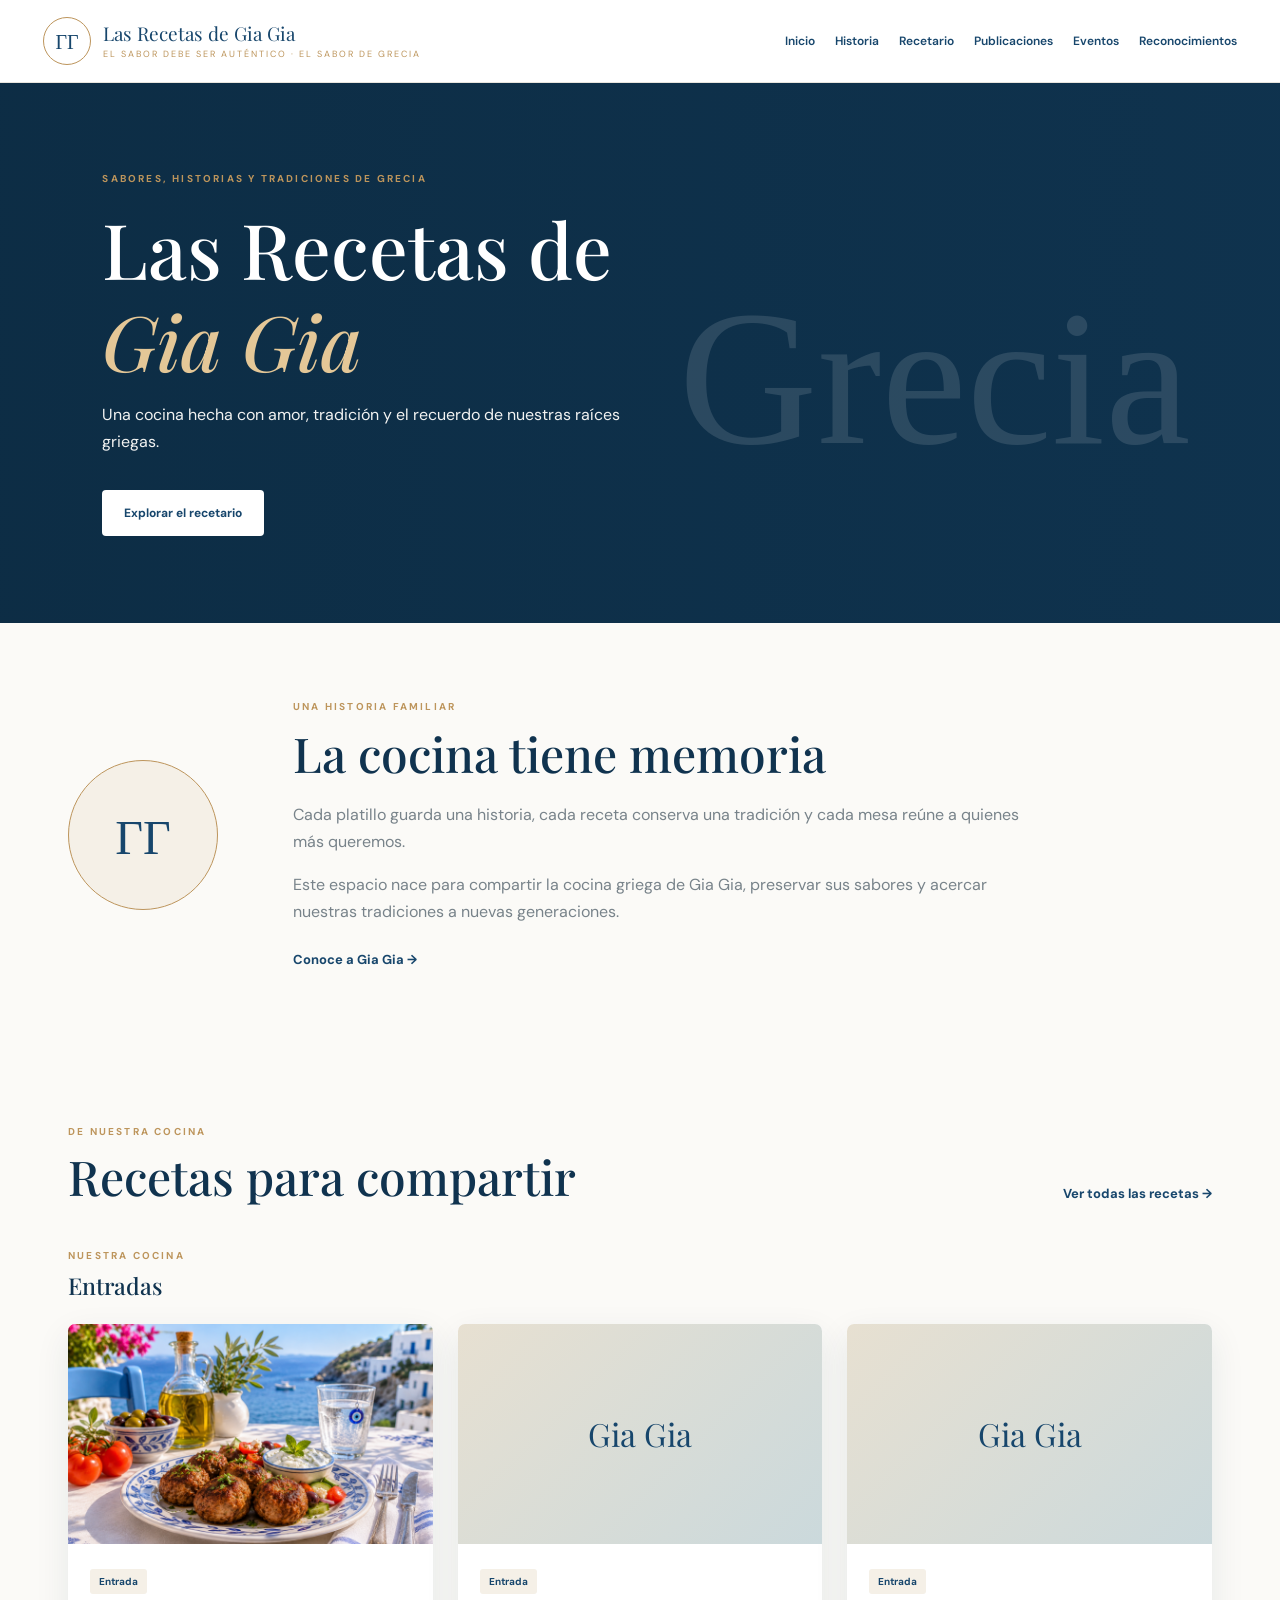
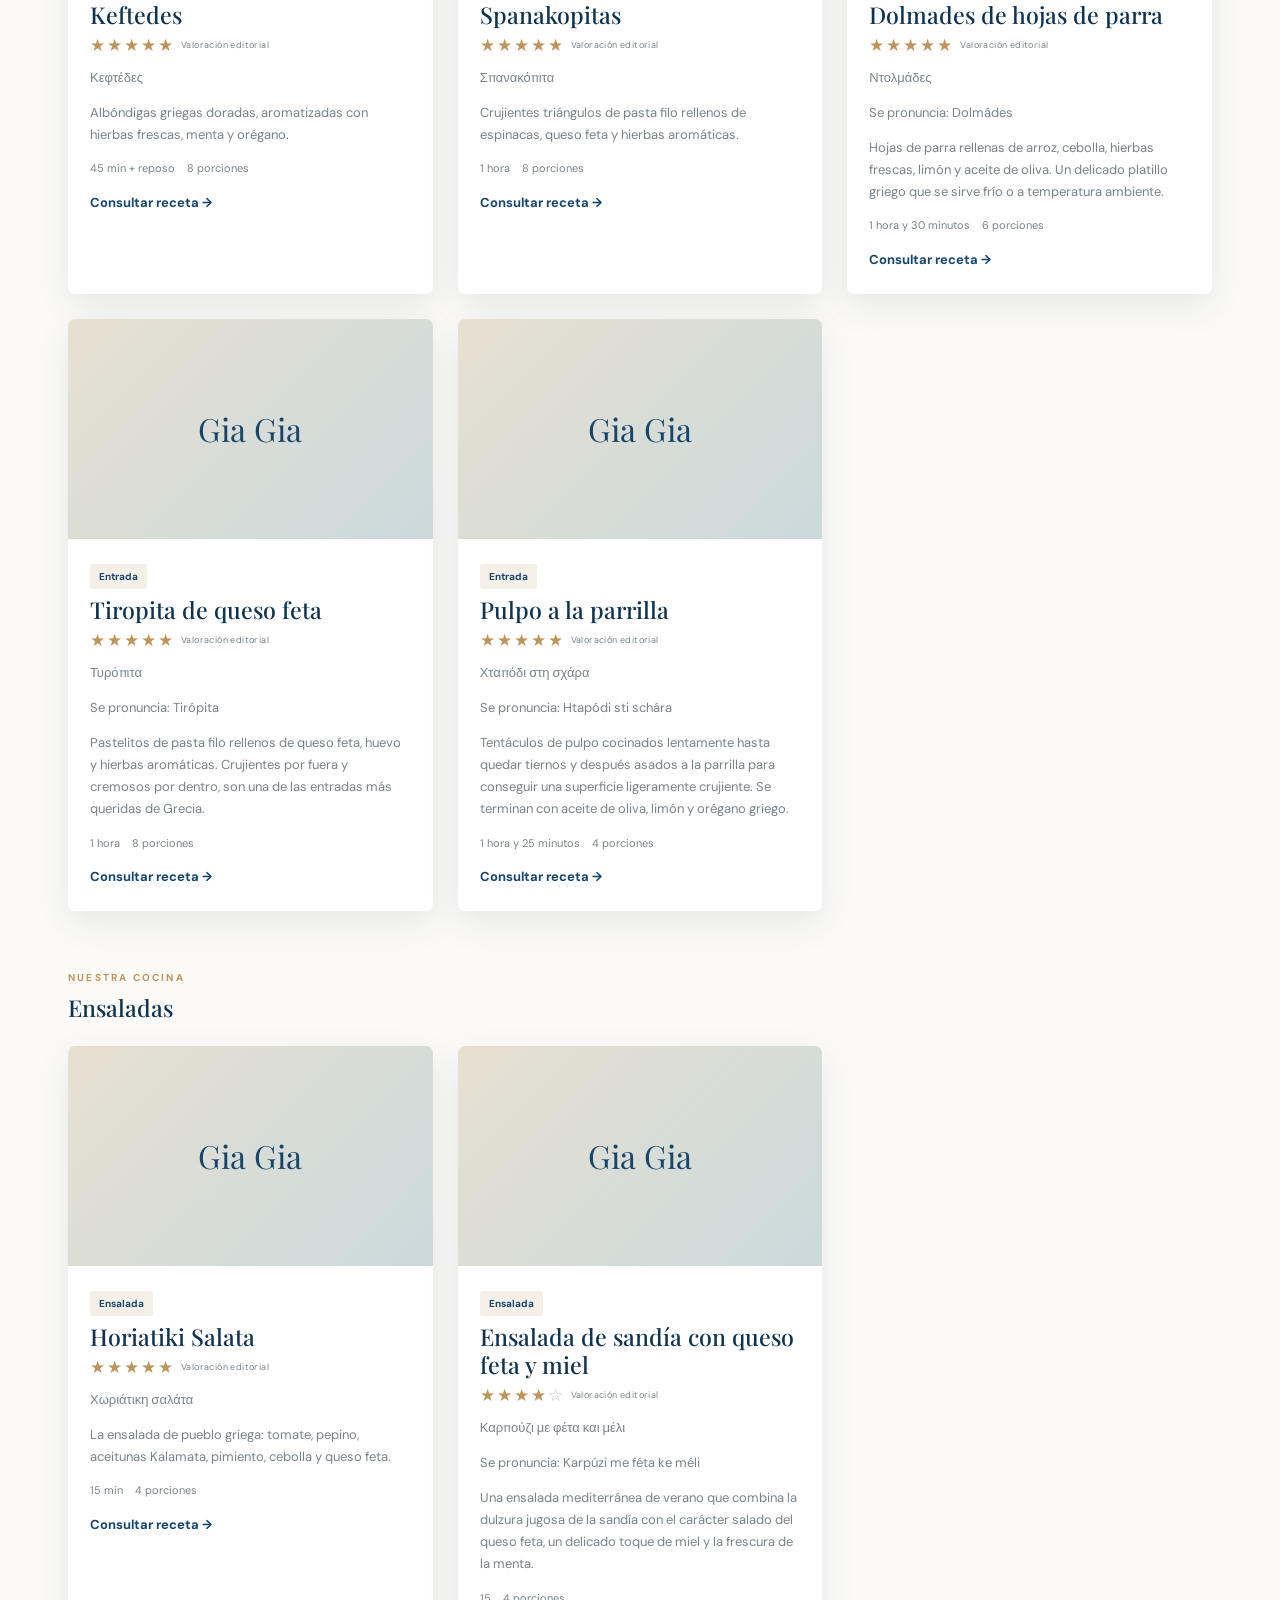
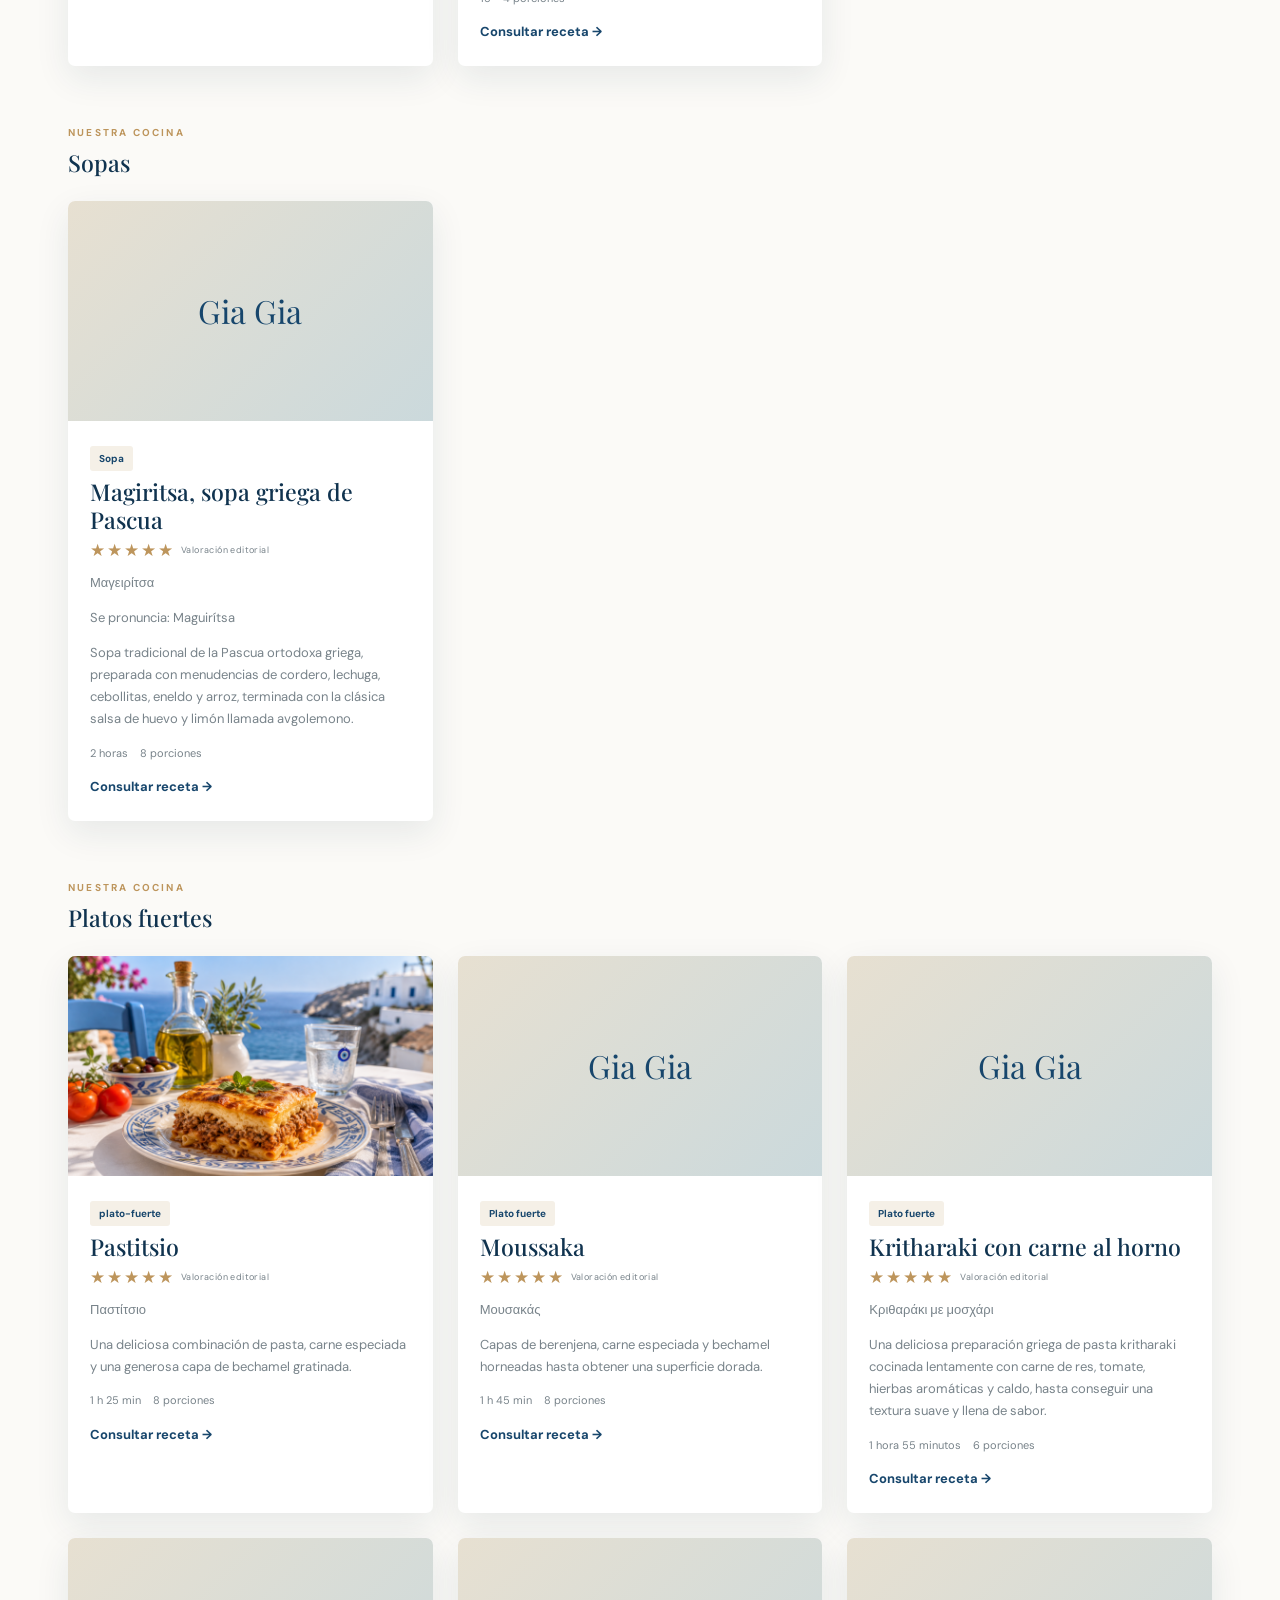
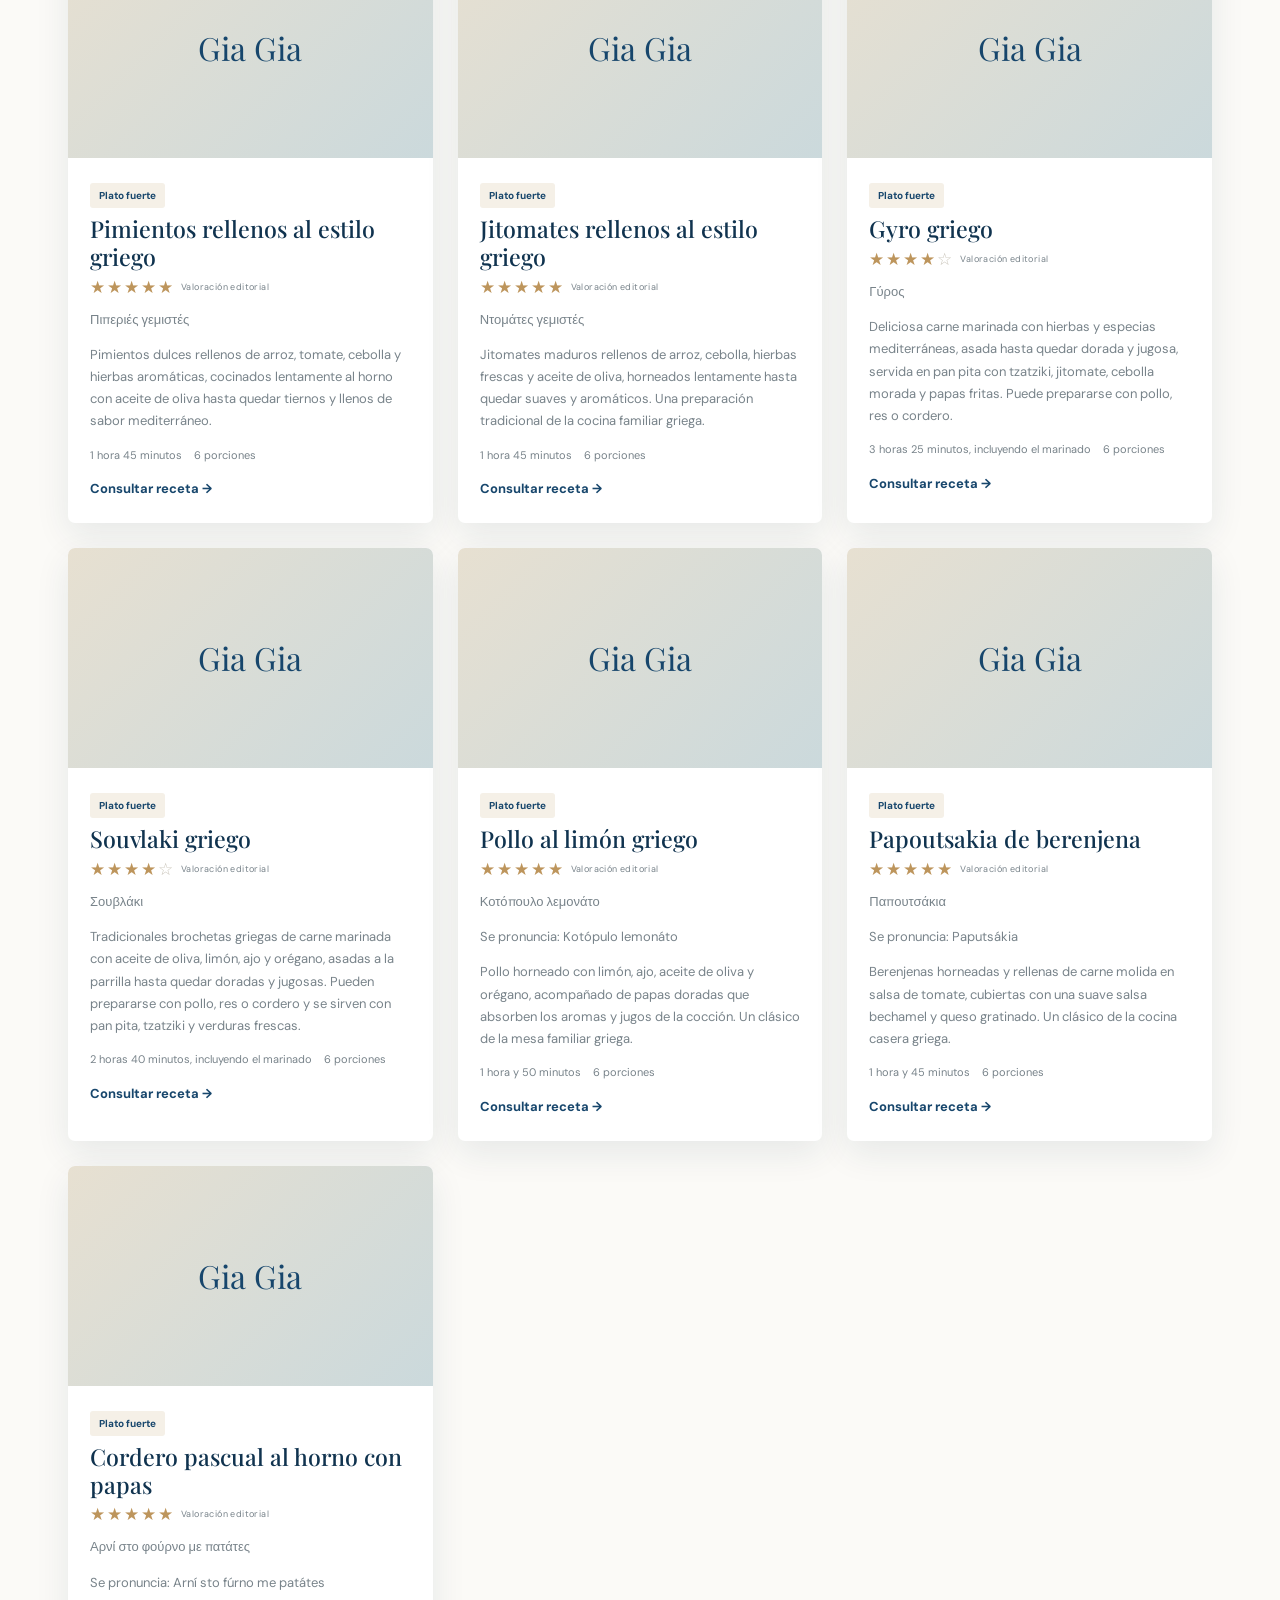
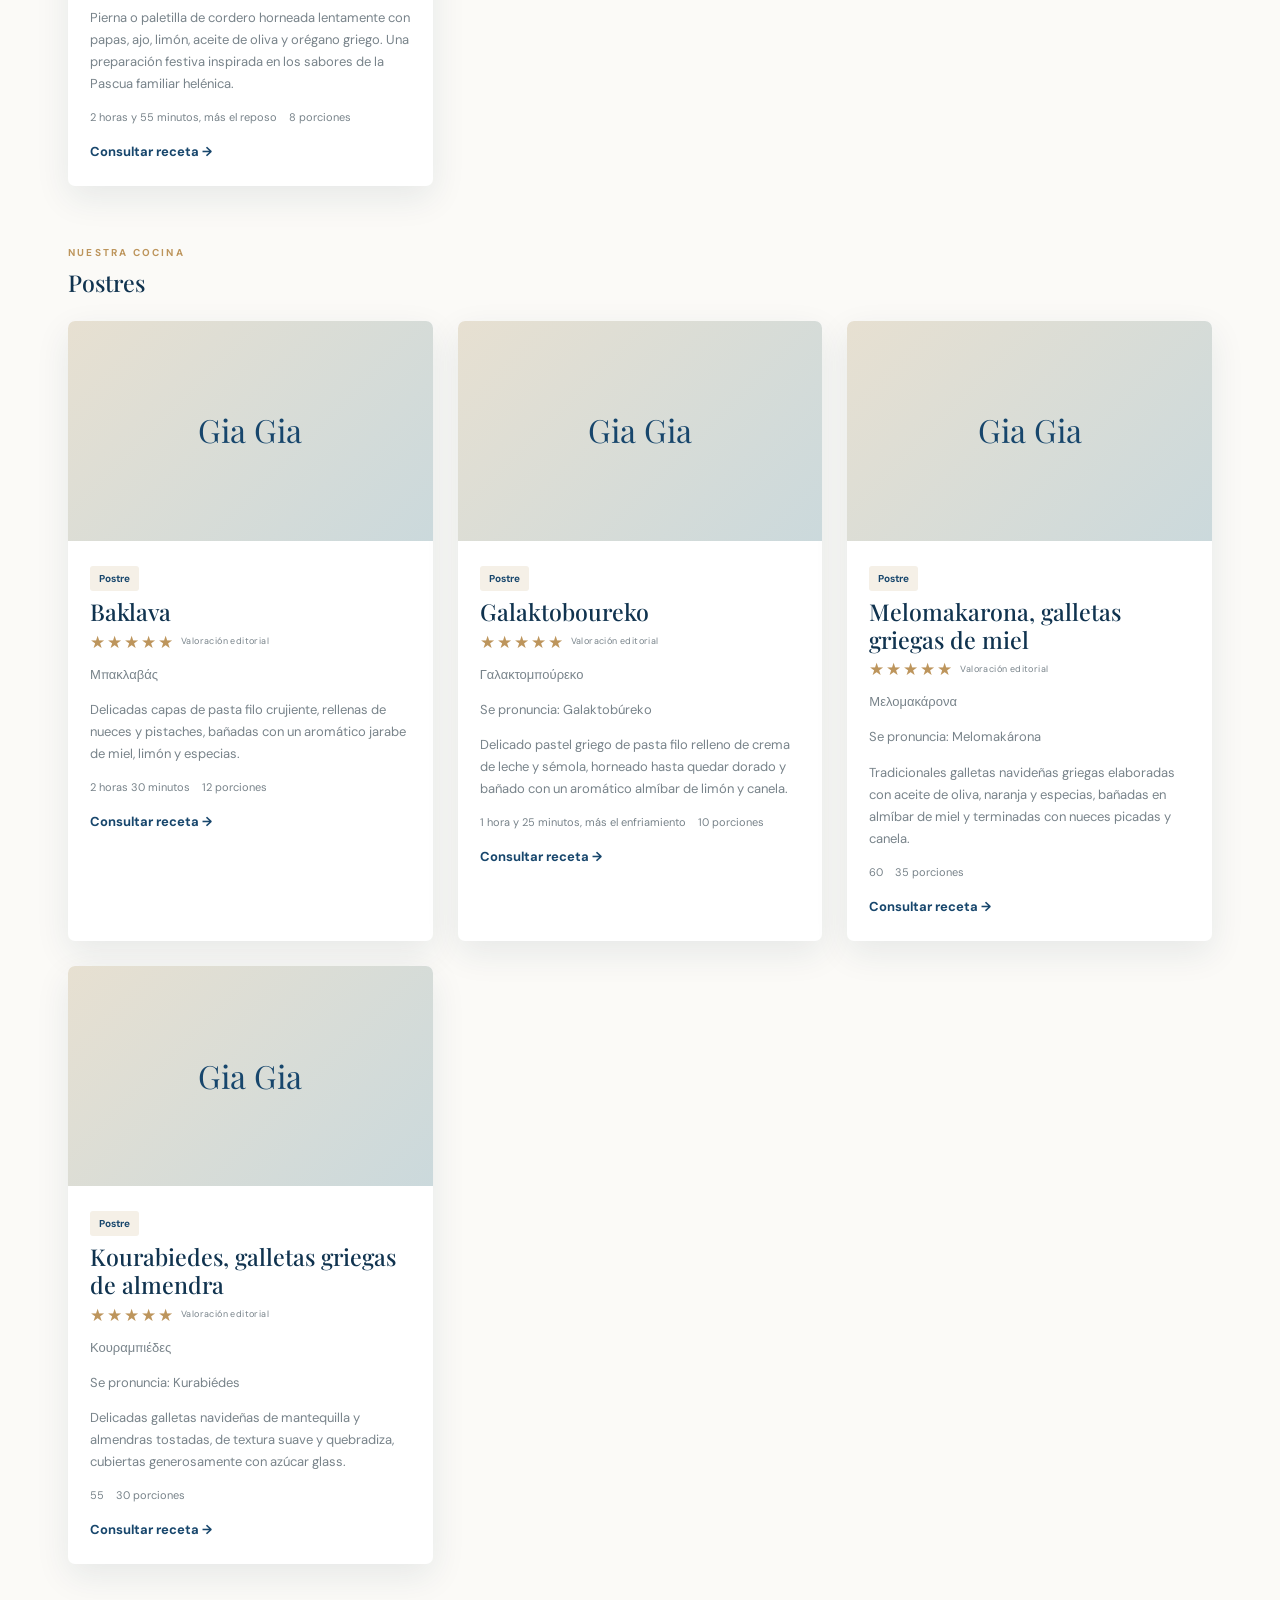
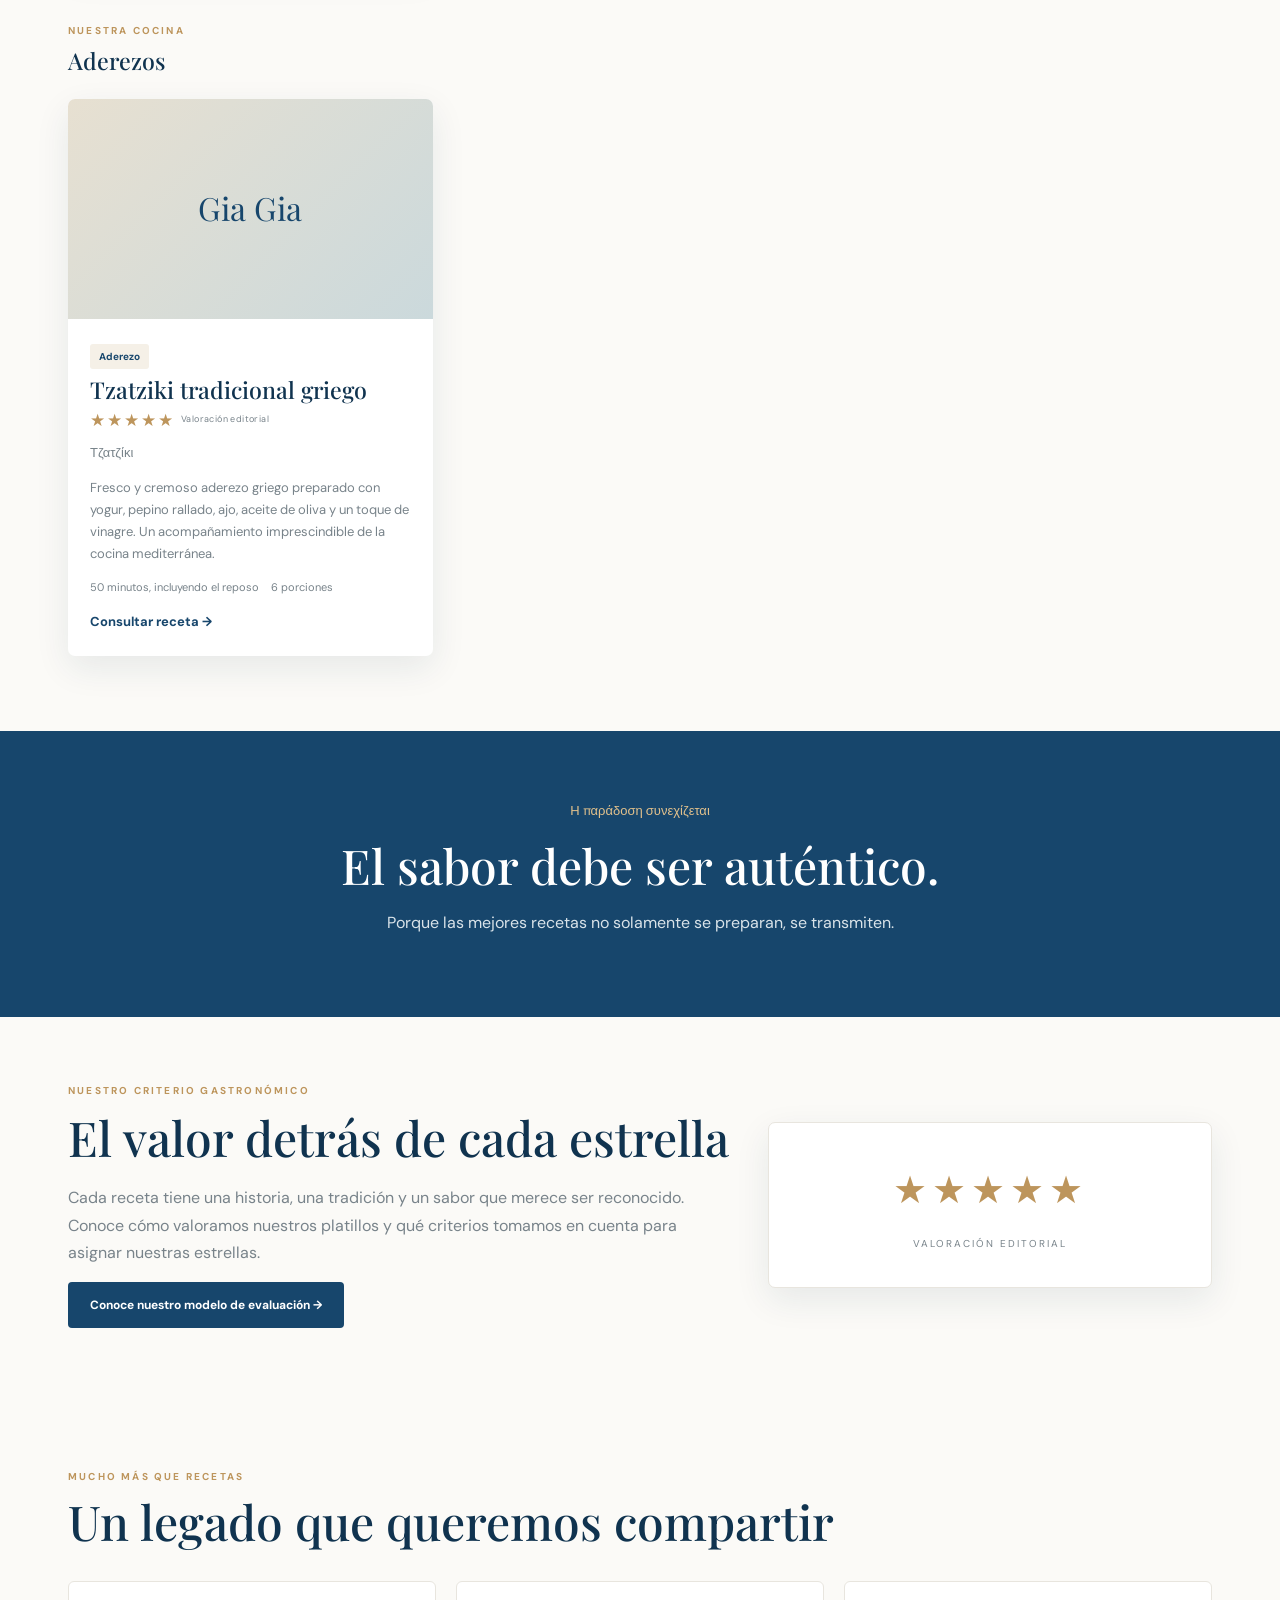
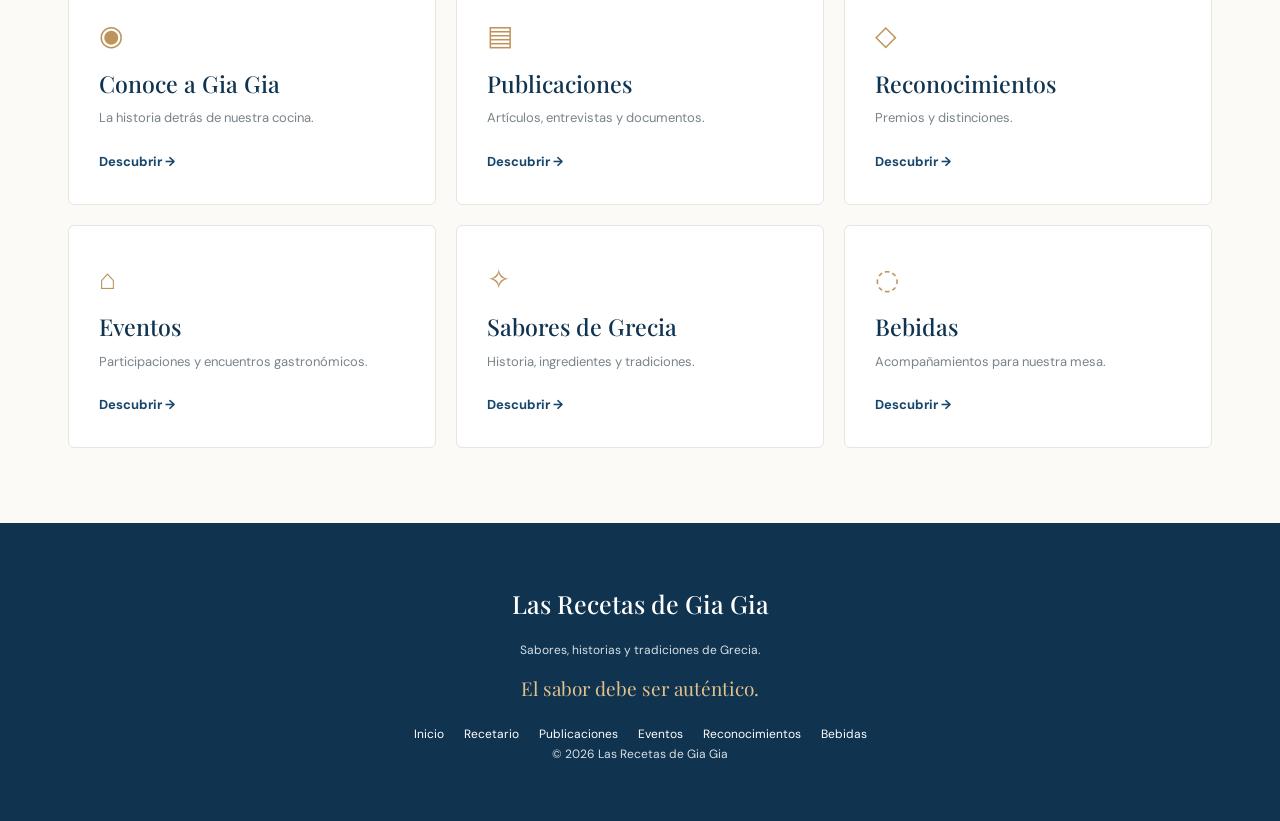
==== commit fca48f76: "Update app.js script version in index.html" ====
--- a/index.html
+++ b/index.html
@@ -7,7 +7,7 @@
   <meta name="description" content="Las Recetas de Gia Gia. Sabores, historias y tradiciones de Grecia.">
   <title>Las Recetas de Gia Gia | El sabor debe ser auténtico</title>
   <link rel="stylesheet" href="css/styles.css">
-  <script src="js/app.js?v=20261105-5" defer></script>
+  <script src="js/app.js?v=20261106-1" defer></script>
 </head>
 <body data-page="inicio">
   <header id="site-header"></header>
